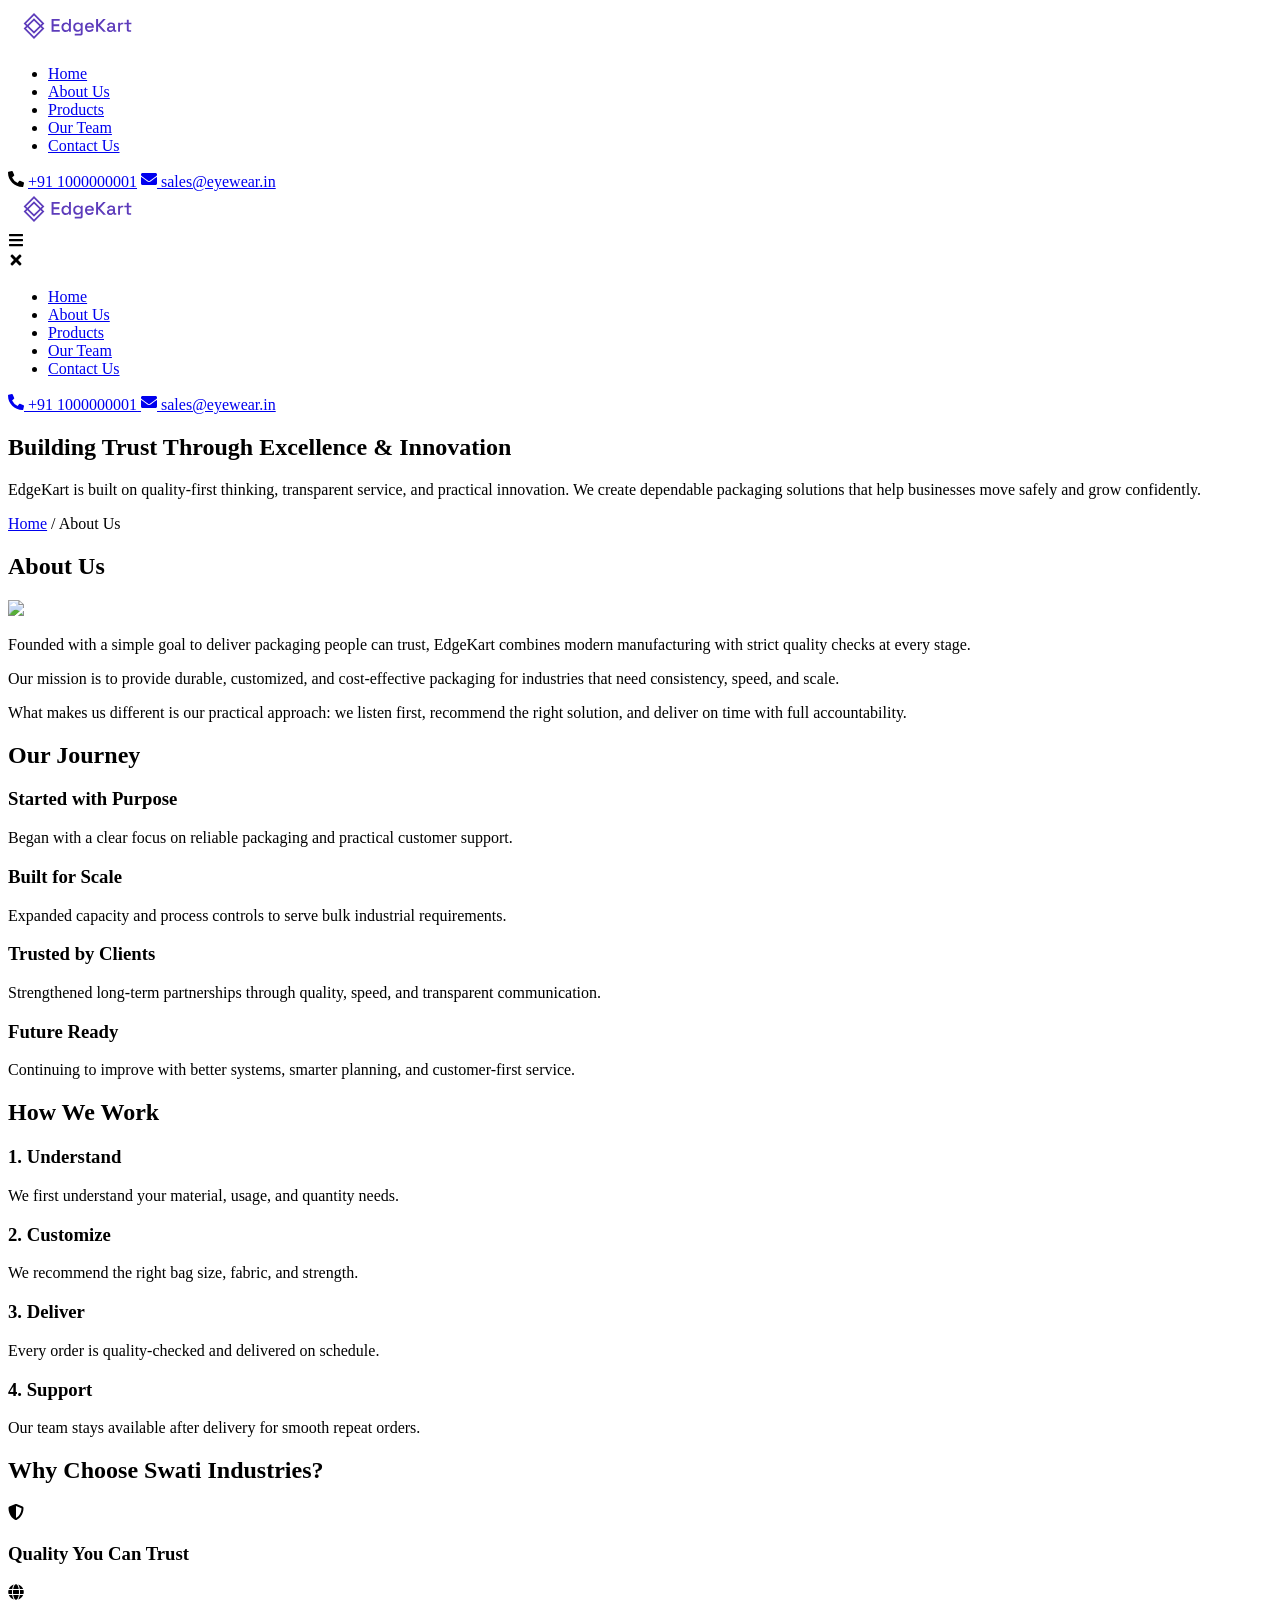
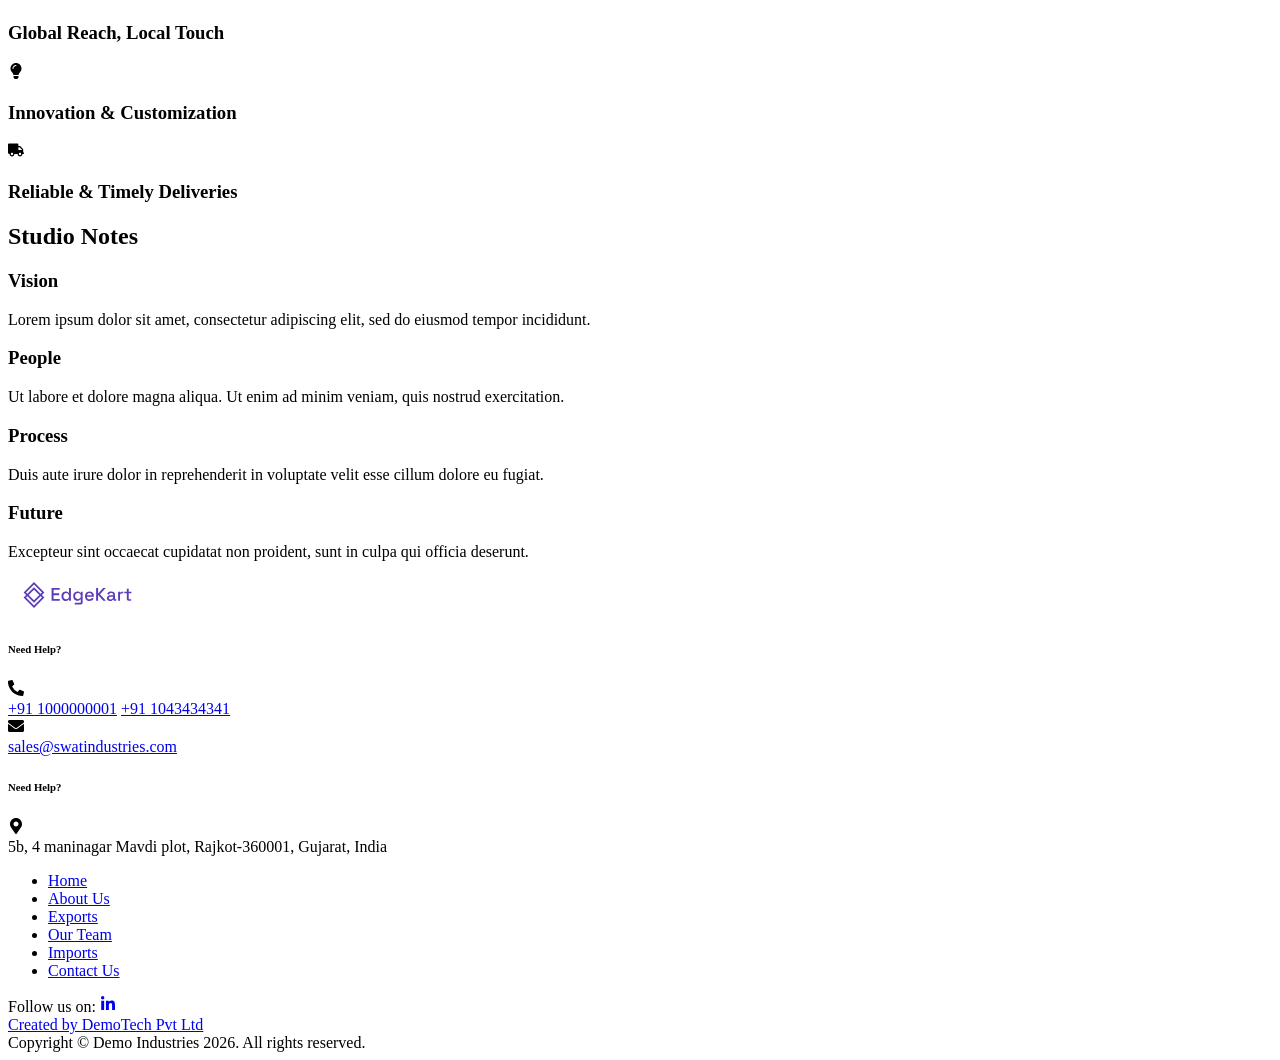
==== about.html @ 4e290fdc "initial commit" ====
<!doctype html>
<html lang="en">
  <head>
    <meta
      charset="UTF-8"
      name="viewport"
      content="width=device-widh, initial-scale=1.0"
    />
    <title>ABOUT</title>

    <!-- Link CSS file -->
    <link
      rel="stylesheet"
      href="https://cdn.jsdelivr.net/npm/swiper@11/swiper-bundle.min.css"
    />
    <link rel="stylesheet" href="css/style.css" />
  </head>
  <body>
    <!-- header start -->
    <header>
      <div class="head-top">
        <div class="container">
          <div class="head-row">
            <!-- Logo -->
            <div class="head-col logo-col">
              <div class="logo">
                <a href="#">
                  <svg
                    width="136"
                    height="37"
                    viewBox="0 0 136 37"
                    fill="none"
                    xmlns="http://www.w3.org/2000/svg"
                  >
                    <path
                      d="M43.5927 23.7409V10.8813H51.6942V12.6817H45.5768V16.3742H51.1798V18.1745H45.5768V21.9406H51.7861V23.7409H43.5927Z"
                      fill="#5D3CBB"
                    />
                    <path
                      d="M57.6573 23.9981C56.9102 23.9981 56.2182 23.8144 55.5814 23.447C54.9445 23.0795 54.4301 22.5529 54.0382 21.8671C53.6586 21.169 53.4687 20.3301 53.4687 19.3503V19.0747C53.4687 18.1072 53.6586 17.2744 54.0382 16.5763C54.4179 15.8782 54.9261 15.3454 55.563 14.978C56.1998 14.6106 56.8979 14.4269 57.6573 14.4269C58.2451 14.4269 58.735 14.5004 59.1269 14.6474C59.5311 14.7943 59.8618 14.9842 60.1189 15.2169C60.3761 15.4373 60.5721 15.67 60.7068 15.9149H61.0007V10.8813H62.8929V23.7409H61.0375V22.4549H60.7436C60.5109 22.8468 60.1557 23.202 59.678 23.5204C59.2127 23.8389 58.5391 23.9981 57.6573 23.9981ZM58.19 22.3447C59.0106 22.3447 59.6842 22.0814 60.2108 21.5548C60.7497 21.0281 61.0191 20.2749 61.0191 19.2952V19.1298C61.0191 18.1623 60.7558 17.4152 60.2292 16.8886C59.7025 16.362 59.0228 16.0986 58.19 16.0986C57.3817 16.0986 56.7081 16.362 56.1692 16.8886C55.6426 17.4152 55.3793 18.1623 55.3793 19.1298V19.2952C55.3793 20.2749 55.6426 21.0281 56.1692 21.5548C56.7081 22.0814 57.3817 22.3447 58.19 22.3447Z"
                      fill="#5D3CBB"
                    />
                    <path
                      d="M65.2375 19.2584V18.9829C65.2375 18.0276 65.4273 17.2131 65.807 16.5395C66.1989 15.866 66.7133 15.3454 67.3501 14.978C67.987 14.6106 68.6851 14.4269 69.4444 14.4269C70.3262 14.4269 70.9998 14.5922 71.4652 14.9229C71.9428 15.2536 72.2919 15.6088 72.5123 15.9884H72.8063V14.6841H74.6433V25.5963C74.6433 26.1475 74.478 26.5884 74.1473 26.919C73.8289 27.2497 73.388 27.415 72.8246 27.415H66.7255V25.7617H72.2368C72.5919 25.7617 72.7695 25.578 72.7695 25.2106V22.3263H72.4756C72.3409 22.5468 72.151 22.7734 71.9061 23.0061C71.6612 23.2388 71.3366 23.4286 70.9324 23.5756C70.5405 23.7225 70.0445 23.796 69.4444 23.796C68.6851 23.796 67.9809 23.6184 67.3318 23.2633C66.6949 22.8958 66.1867 22.3753 65.807 21.7017C65.4273 21.0159 65.2375 20.2015 65.2375 19.2584ZM69.9588 22.1426C70.7794 22.1426 71.453 21.8854 71.9796 21.3711C72.5185 20.8444 72.7879 20.1218 72.7879 19.2033V19.038C72.7879 18.0949 72.5246 17.3724 71.9979 16.8702C71.4713 16.3558 70.7916 16.0986 69.9588 16.0986C69.1505 16.0986 68.4769 16.3558 67.938 16.8702C67.4114 17.3724 67.1481 18.0949 67.1481 19.038V19.2033C67.1481 20.1218 67.4114 20.8444 67.938 21.3711C68.4769 21.8854 69.1505 22.1426 69.9588 22.1426Z"
                      fill="#5D3CBB"
                    />
                    <path
                      d="M81.581 23.9981C80.6625 23.9981 79.8603 23.8083 79.1745 23.4286C78.4886 23.0367 77.9497 22.4917 77.5578 21.7936C77.1782 21.0833 76.9883 20.2627 76.9883 19.3319V19.1115C76.9883 18.1684 77.1782 17.3479 77.5578 16.6498C77.9375 15.9394 78.4641 15.3944 79.1377 15.0148C79.8236 14.6229 80.6135 14.4269 81.5075 14.4269C82.3771 14.4269 83.1364 14.6229 83.7855 15.0148C84.4469 15.3944 84.9613 15.9272 85.3287 16.613C85.6961 17.2989 85.8798 18.1011 85.8798 19.0196V19.7361H78.9173C78.9418 20.5321 79.2051 21.169 79.7072 21.6466C80.2216 22.112 80.8585 22.3447 81.6178 22.3447C82.3281 22.3447 82.8609 22.1855 83.216 21.8671C83.5835 21.5486 83.8651 21.1812 84.0611 20.7648L85.6226 21.5731C85.4511 21.9161 85.2001 22.2774 84.8694 22.657C84.551 23.0367 84.1284 23.3551 83.6018 23.6123C83.0752 23.8695 82.4016 23.9981 81.581 23.9981ZM78.9356 18.2848H83.9509C83.9019 17.5989 83.6569 17.0662 83.216 16.6865C82.7751 16.2946 82.1995 16.0986 81.4892 16.0986C80.7788 16.0986 80.1971 16.2946 79.744 16.6865C79.3031 17.0662 79.0336 17.5989 78.9356 18.2848Z"
                      fill="#5D3CBB"
                    />
                    <path
                      d="M88.1024 23.7409V10.8813H90.0864V16.2272H90.3804L95.1751 10.8813H97.7654L91.9602 17.2193L97.9675 23.7409H95.3037L90.3804 18.2848H90.0864V23.7409H88.1024Z"
                      fill="#5D3CBB"
                    />
                    <path
                      d="M102.324 23.9981C101.675 23.9981 101.094 23.8879 100.579 23.6674C100.077 23.447 99.6729 23.1224 99.3667 22.6938C99.0727 22.2651 98.9258 21.7446 98.9258 21.1322C98.9258 20.5076 99.0727 19.9933 99.3667 19.5891C99.6729 19.1727 100.083 18.8604 100.598 18.6522C101.124 18.444 101.718 18.3399 102.379 18.3399H105.135V17.752C105.135 17.2254 104.976 16.8029 104.657 16.4844C104.339 16.166 103.849 16.0068 103.188 16.0068C102.539 16.0068 102.043 16.1599 101.7 16.4661C101.357 16.7722 101.13 17.1703 101.02 17.6602L99.2565 17.0907C99.4034 16.6008 99.6361 16.1599 99.9545 15.768C100.285 15.3638 100.72 15.0393 101.259 14.7943C101.798 14.5494 102.447 14.4269 103.206 14.4269C104.382 14.4269 105.307 14.727 105.98 15.3271C106.654 15.9272 106.991 16.7784 106.991 17.8806V21.6099C106.991 21.9773 107.162 22.161 107.505 22.161H108.276V23.7409H106.862C106.433 23.7409 106.084 23.6307 105.815 23.4102C105.545 23.1898 105.411 22.8897 105.411 22.51V22.4549H105.135C105.037 22.6386 104.89 22.853 104.694 23.0979C104.498 23.3429 104.21 23.5572 103.831 23.7409C103.451 23.9124 102.949 23.9981 102.324 23.9981ZM102.6 22.4366C103.359 22.4366 103.972 22.2222 104.437 21.7936C104.902 21.3527 105.135 20.7526 105.135 19.9933V19.8095H102.49C101.988 19.8095 101.583 19.9198 101.277 20.1402C100.971 20.3484 100.818 20.6607 100.818 21.0771C100.818 21.4935 100.977 21.8242 101.296 22.0691C101.614 22.3141 102.049 22.4366 102.6 22.4366Z"
                      fill="#5D3CBB"
                    />
                    <path
                      d="M110.116 23.7409V14.6841H111.972V15.7496H112.266C112.413 15.3699 112.645 15.0944 112.964 14.9229C113.294 14.7392 113.699 14.6474 114.176 14.6474H115.26V16.3558H114.103C113.49 16.3558 112.988 16.5273 112.596 16.8702C112.204 17.2009 112.008 17.7153 112.008 18.4134V23.7409H110.116Z"
                      fill="#5D3CBB"
                    />
                    <path
                      d="M120.619 23.7409C120.068 23.7409 119.627 23.5756 119.297 23.2449C118.978 22.9142 118.819 22.4733 118.819 21.9222V16.2824H116.32V14.6841H118.819V11.6897H120.711V14.6841H123.412V16.2824H120.711V21.5915C120.711 21.9589 120.883 22.1426 121.225 22.1426H123.118V23.7409H120.619Z"
                      fill="#5D3CBB"
                    />
                    <rect
                      x="16.8178"
                      y="20.6"
                      width="12.9856"
                      height="12.9856"
                      transform="rotate(-45 16.8178 20.6)"
                      stroke="#5D3CBB"
                      stroke-width="1.72226"
                    />
                    <rect
                      x="16.8178"
                      y="15.4"
                      width="12.9856"
                      height="12.9856"
                      transform="rotate(-45 16.8178 15.4)"
                      stroke="#5D3CBB"
                      stroke-width="1.72226"
                    />
                  </svg>
                </a>
              </div>
            </div>

            <!-- Desktop Navigation -->
            <div class="head-col nav-col">
              <div class="head-main-dek head-top-nav">
                <ul>
              <li><a href="index.html">Home</a></li>
              <li><a href="about.html">About Us</a></li>
              <li><a href="product.html">Products</a></li>
              <li><a href="team.html">Our Team</a></li>
              <li><a href="contact.html">Contact Us</a></li>
            </ul>
              </div>
            </div>

            <!-- Contact -->
            <div class="head-col contact-col">
              <div class="contact">
                <svg
                  stroke="currentColor"
                  fill="currentColor"
                  viewBox="0 0 512 512"
                  class="phone-icon"
                  height="1em"
                  width="1em"
                >
                  <path
                    d="M497.39 361.8l-112-48a24 24 0 0 0-28 6.9l-49.6 60.6A370.66 370.66 0 0 1 130.6 204.11l60.6-49.6a23.94 23.94 0 0 0 6.9-28l-48-112A24.16 24.16 0 0 0 122.6.61l-104 24A24 24 0 0 0 0 48c0 256.5 207.9 464 464 464a24 24 0 0 0 23.4-18.6l24-104a24.29 24.29 0 0 0-14.01-27.6z"
                  />
                </svg>

                <span class="number"><a href="tel:+911000000001">+91 1000000001</a></span>
                <span class="number email-link">
                  <a href="mailto:sales@eyewear.in">
                    <svg
                      stroke="currentColor"
                      fill="currentColor"
                      stroke-width="0"
                      viewBox="0 0 512 512"
                      class="email-icon"
                      height="1em"
                      width="1em"
                      xmlns="http://www.w3.org/2000/svg"
                    >
                      <path
                        d="M502.3 190.8c3.9-3.1 9.7-.2 9.7 4.7V400c0 26.5-21.5 48-48 48H48c-26.5 0-48-21.5-48-48V195.6c0-5 5.7-7.8 9.7-4.7 22.4 17.4 52.1 39.5 154.1 113.6 21.1 15.4 56.7 47.8 92.2 47.6 35.7.3 72-32.8 92.3-47.6 102-74.1 131.6-96.3 154-113.7zM256 320c23.2.4 56.6-29.2 73.4-41.4 132.7-96.3 142.8-104.7 173.4-128.7 5.8-4.5 9.2-11.5 9.2-18.9v-19c0-26.5-21.5-48-48-48H48C21.5 64 0 85.5 0 112v19c0 7.4 3.4 14.3 9.2 18.9 30.6 23.9 40.7 32.4 173.4 128.7 16.8 12.2 50.2 41.8 73.4 41.4z"
                      ></path>
                    </svg>
                    <span>sales@eyewear.in</span>
                  </a>
                </span>
              </div>
            </div>
          </div>
        </div>
      </div>

      <!-- Main Navigation -->
      <div class="head-main">
        <div class="container">
          <div class="mob-only">
            <div class="head-main-mob">
              <div class="logo">
                <a href="#">
                  <svg
                    width="136"
                    height="37"
                    viewBox="0 0 136 37"
                    fill="none"
                    xmlns="http://www.w3.org/2000/svg"
                  >
                    <path
                      d="M43.5927 23.7409V10.8813H51.6942V12.6817H45.5768V16.3742H51.1798V18.1745H45.5768V21.9406H51.7861V23.7409H43.5927Z"
                      fill="#5D3CBB"
                    />
                    <path
                      d="M57.6573 23.9981C56.9102 23.9981 56.2182 23.8144 55.5814 23.447C54.9445 23.0795 54.4301 22.5529 54.0382 21.8671C53.6586 21.169 53.4687 20.3301 53.4687 19.3503V19.0747C53.4687 18.1072 53.6586 17.2744 54.0382 16.5763C54.4179 15.8782 54.9261 15.3454 55.563 14.978C56.1998 14.6106 56.8979 14.4269 57.6573 14.4269C58.2451 14.4269 58.735 14.5004 59.1269 14.6474C59.5311 14.7943 59.8618 14.9842 60.1189 15.2169C60.3761 15.4373 60.5721 15.67 60.7068 15.9149H61.0007V10.8813H62.8929V23.7409H61.0375V22.4549H60.7436C60.5109 22.8468 60.1557 23.202 59.678 23.5204C59.2127 23.8389 58.5391 23.9981 57.6573 23.9981ZM58.19 22.3447C59.0106 22.3447 59.6842 22.0814 60.2108 21.5548C60.7497 21.0281 61.0191 20.2749 61.0191 19.2952V19.1298C61.0191 18.1623 60.7558 17.4152 60.2292 16.8886C59.7025 16.362 59.0228 16.0986 58.19 16.0986C57.3817 16.0986 56.7081 16.362 56.1692 16.8886C55.6426 17.4152 55.3793 18.1623 55.3793 19.1298V19.2952C55.3793 20.2749 55.6426 21.0281 56.1692 21.5548C56.7081 22.0814 57.3817 22.3447 58.19 22.3447Z"
                      fill="#5D3CBB"
                    />
                    <path
                      d="M65.2375 19.2584V18.9829C65.2375 18.0276 65.4273 17.2131 65.807 16.5395C66.1989 15.866 66.7133 15.3454 67.3501 14.978C67.987 14.6106 68.6851 14.4269 69.4444 14.4269C70.3262 14.4269 70.9998 14.5922 71.4652 14.9229C71.9428 15.2536 72.2919 15.6088 72.5123 15.9884H72.8063V14.6841H74.6433V25.5963C74.6433 26.1475 74.478 26.5884 74.1473 26.919C73.8289 27.2497 73.388 27.415 72.8246 27.415H66.7255V25.7617H72.2368C72.5919 25.7617 72.7695 25.578 72.7695 25.2106V22.3263H72.4756C72.3409 22.5468 72.151 22.7734 71.9061 23.0061C71.6612 23.2388 71.3366 23.4286 70.9324 23.5756C70.5405 23.7225 70.0445 23.796 69.4444 23.796C68.6851 23.796 67.9809 23.6184 67.3318 23.2633C66.6949 22.8958 66.1867 22.3753 65.807 21.7017C65.4273 21.0159 65.2375 20.2015 65.2375 19.2584ZM69.9588 22.1426C70.7794 22.1426 71.453 21.8854 71.9796 21.3711C72.5185 20.8444 72.7879 20.1218 72.7879 19.2033V19.038C72.7879 18.0949 72.5246 17.3724 71.9979 16.8702C71.4713 16.3558 70.7916 16.0986 69.9588 16.0986C69.1505 16.0986 68.4769 16.3558 67.938 16.8702C67.4114 17.3724 67.1481 18.0949 67.1481 19.038V19.2033C67.1481 20.1218 67.4114 20.8444 67.938 21.3711C68.4769 21.8854 69.1505 22.1426 69.9588 22.1426Z"
                      fill="#5D3CBB"
                    />
                    <path
                      d="M81.581 23.9981C80.6625 23.9981 79.8603 23.8083 79.1745 23.4286C78.4886 23.0367 77.9497 22.4917 77.5578 21.7936C77.1782 21.0833 76.9883 20.2627 76.9883 19.3319V19.1115C76.9883 18.1684 77.1782 17.3479 77.5578 16.6498C77.9375 15.9394 78.4641 15.3944 79.1377 15.0148C79.8236 14.6229 80.6135 14.4269 81.5075 14.4269C82.3771 14.4269 83.1364 14.6229 83.7855 15.0148C84.4469 15.3944 84.9613 15.9272 85.3287 16.613C85.6961 17.2989 85.8798 18.1011 85.8798 19.0196V19.7361H78.9173C78.9418 20.5321 79.2051 21.169 79.7072 21.6466C80.2216 22.112 80.8585 22.3447 81.6178 22.3447C82.3281 22.3447 82.8609 22.1855 83.216 21.8671C83.5835 21.5486 83.8651 21.1812 84.0611 20.7648L85.6226 21.5731C85.4511 21.9161 85.2001 22.2774 84.8694 22.657C84.551 23.0367 84.1284 23.3551 83.6018 23.6123C83.0752 23.8695 82.4016 23.9981 81.581 23.9981ZM78.9356 18.2848H83.9509C83.9019 17.5989 83.6569 17.0662 83.216 16.6865C82.7751 16.2946 82.1995 16.0986 81.4892 16.0986C80.7788 16.0986 80.1971 16.2946 79.744 16.6865C79.3031 17.0662 79.0336 17.5989 78.9356 18.2848Z"
                      fill="#5D3CBB"
                    />
                    <path
                      d="M88.1024 23.7409V10.8813H90.0864V16.2272H90.3804L95.1751 10.8813H97.7654L91.9602 17.2193L97.9675 23.7409H95.3037L90.3804 18.2848H90.0864V23.7409H88.1024Z"
                      fill="#5D3CBB"
                    />
                    <path
                      d="M102.324 23.9981C101.675 23.9981 101.094 23.8879 100.579 23.6674C100.077 23.447 99.6729 23.1224 99.3667 22.6938C99.0727 22.2651 98.9258 21.7446 98.9258 21.1322C98.9258 20.5076 99.0727 19.9933 99.3667 19.5891C99.6729 19.1727 100.083 18.8604 100.598 18.6522C101.124 18.444 101.718 18.3399 102.379 18.3399H105.135V17.752C105.135 17.2254 104.976 16.8029 104.657 16.4844C104.339 16.166 103.849 16.0068 103.188 16.0068C102.539 16.0068 102.043 16.1599 101.7 16.4661C101.357 16.7722 101.13 17.1703 101.02 17.6602L99.2565 17.0907C99.4034 16.6008 99.6361 16.1599 99.9545 15.768C100.285 15.3638 100.72 15.0393 101.259 14.7943C101.798 14.5494 102.447 14.4269 103.206 14.4269C104.382 14.4269 105.307 14.727 105.98 15.3271C106.654 15.9272 106.991 16.7784 106.991 17.8806V21.6099C106.991 21.9773 107.162 22.161 107.505 22.161H108.276V23.7409H106.862C106.433 23.7409 106.084 23.6307 105.815 23.4102C105.545 23.1898 105.411 22.8897 105.411 22.51V22.4549H105.135C105.037 22.6386 104.89 22.853 104.694 23.0979C104.498 23.3429 104.21 23.5572 103.831 23.7409C103.451 23.9124 102.949 23.9981 102.324 23.9981ZM102.6 22.4366C103.359 22.4366 103.972 22.2222 104.437 21.7936C104.902 21.3527 105.135 20.7526 105.135 19.9933V19.8095H102.49C101.988 19.8095 101.583 19.9198 101.277 20.1402C100.971 20.3484 100.818 20.6607 100.818 21.0771C100.818 21.4935 100.977 21.8242 101.296 22.0691C101.614 22.3141 102.049 22.4366 102.6 22.4366Z"
                      fill="#5D3CBB"
                    />
                    <path
                      d="M110.116 23.7409V14.6841H111.972V15.7496H112.266C112.413 15.3699 112.645 15.0944 112.964 14.9229C113.294 14.7392 113.699 14.6474 114.176 14.6474H115.26V16.3558H114.103C113.49 16.3558 112.988 16.5273 112.596 16.8702C112.204 17.2009 112.008 17.7153 112.008 18.4134V23.7409H110.116Z"
                      fill="#5D3CBB"
                    />
                    <path
                      d="M120.619 23.7409C120.068 23.7409 119.627 23.5756 119.297 23.2449C118.978 22.9142 118.819 22.4733 118.819 21.9222V16.2824H116.32V14.6841H118.819V11.6897H120.711V14.6841H123.412V16.2824H120.711V21.5915C120.711 21.9589 120.883 22.1426 121.225 22.1426H123.118V23.7409H120.619Z"
                      fill="#5D3CBB"
                    />
                    <rect
                      x="16.8178"
                      y="20.6"
                      width="12.9856"
                      height="12.9856"
                      transform="rotate(-45 16.8178 20.6)"
                      stroke="#5D3CBB"
                      stroke-width="1.72226"
                    />
                    <rect
                      x="16.8178"
                      y="15.4"
                      width="12.9856"
                      height="12.9856"
                      transform="rotate(-45 16.8178 15.4)"
                      stroke="#5D3CBB"
                      stroke-width="1.72226"
                    />
                  </svg>
                </a>
              </div>
              <div class="toggle-icon">
                <div class="open">
                  <svg
                    stroke="currentColor"
                    fill="currentColor"
                    stroke-width="0"
                    viewBox="0 0 448 512"
                    height="1em"
                    width="1em"
                    xmlns="http://www.w3.org/2000/svg"
                  >
                    <path
                      d="M16 132h416c8.837 0 16-7.163 16-16V76c0-8.837-7.163-16-16-16H16C7.163 60 0 67.163 0 76v40c0 8.837 7.163 16 16 16zm0 160h416c8.837 0 16-7.163 16-16v-40c0-8.837-7.163-16-16-16H16c-8.837 0-16 7.163-16 16v40c0 8.837 7.163 16 16 16zm0 160h416c8.837 0 16-7.163 16-16v-40c0-8.837-7.163-16-16-16H16c-8.837 0-16 7.163-16 16v40c0 8.837 7.163 16 16 16z"
                    ></path>
                  </svg>
                </div>
                <div class="close">
                  <svg
                    stroke="currentColor"
                    fill="currentColor"
                    stroke-width="0"
                    viewBox="0 0 352 512"
                    height="1em"
                    width="1em"
                    xmlns="http://www.w3.org/2000/svg"
                  >
                    <path
                      d="M242.72 256l100.07-100.07c12.28-12.28 12.28-32.19 0-44.48l-22.24-22.24c-12.28-12.28-32.19-12.28-44.48 0L176 189.28 75.93 89.21c-12.28-12.28-32.19-12.28-44.48 0L9.21 111.45c-12.28 12.28-12.28 32.19 0 44.48L109.28 256 9.21 356.07c-12.28 12.28-12.28 32.19 0 44.48l22.24 22.24c12.28 12.28 32.2 12.28 44.48 0L176 322.72l100.07 100.07c12.28 12.28 32.2 12.28 44.48 0l22.24-22.24c12.28-12.28 12.28-32.19 0-44.48L242.72 256z"
                    ></path>
                  </svg>
                </div>
              </div>
              <div class="side-bar">
                <ul>
                  <li><a href="index.html">Home</a></li>
                  <li><a href="about.html">About Us</a></li>
                  <li><a href="product.html">Products</a></li>
                  <li><a href="team.html">Our Team</a></li>
                  <li><a href="contact.html">Contact Us</a></li>
                </ul>
                <div class="side-contact">
                  <a href="tel:+911000000001">
                    <svg
                      stroke="currentColor"
                      fill="currentColor"
                      viewBox="0 0 512 512"
                      class="side-contact-icon"
                      height="1em"
                      width="1em"
                    >
                      <path
                        d="M497.39 361.8l-112-48a24 24 0 0 0-28 6.9l-49.6 60.6A370.66 370.66 0 0 1 130.6 204.11l60.6-49.6a23.94 23.94 0 0 0 6.9-28l-48-112A24.16 24.16 0 0 0 122.6.61l-104 24A24 24 0 0 0 0 48c0 256.5 207.9 464 464 464a24 24 0 0 0 23.4-18.6l24-104a24.29 24.29 0 0 0-14.01-27.6z"
                      />
                    </svg>
                    <span>+91 1000000001</span>
                  </a>
                  <a href="mailto:sales@eyewear.in">
                    <svg
                      stroke="currentColor"
                      fill="currentColor"
                      stroke-width="0"
                      viewBox="0 0 512 512"
                      class="side-contact-icon"
                      height="1em"
                      width="1em"
                      xmlns="http://www.w3.org/2000/svg"
                    >
                      <path
                        d="M502.3 190.8c3.9-3.1 9.7-.2 9.7 4.7V400c0 26.5-21.5 48-48 48H48c-26.5 0-48-21.5-48-48V195.6c0-5 5.7-7.8 9.7-4.7 22.4 17.4 52.1 39.5 154.1 113.6 21.1 15.4 56.7 47.8 92.2 47.6 35.7.3 72-32.8 92.3-47.6 102-74.1 131.6-96.3 154-113.7zM256 320c23.2.4 56.6-29.2 73.4-41.4 132.7-96.3 142.8-104.7 173.4-128.7 5.8-4.5 9.2-11.5 9.2-18.9v-19c0-26.5-21.5-48-48-48H48C21.5 64 0 85.5 0 112v19c0 7.4 3.4 14.3 9.2 18.9 30.6 23.9 40.7 32.4 173.4 128.7 16.8 12.2 50.2 41.8 73.4 41.4z"
                      ></path>
                    </svg>
                    <span>sales@eyewear.in</span>
                  </a>
                </div>
              </div>
            </div>
          </div>
        </div>
      </div>
    </header>
    <!-- header end -->

    <!-- banner start -->
    <section class="main-section about-banner">
      <div class="container">
        <div class="section-inner">
          <!-- Title -->
          <div class="box-title" data-aos="fade-up">
            <h2 class="split-fade">Building Trust Through Excellence & Innovation</h2>
          </div>

          <!-- Description -->
          <div class="banner-desc" data-aos="fade-up">
            <p>
              EdgeKart is built on quality-first thinking, transparent service,
              and practical innovation. We create dependable packaging
              solutions that help businesses move safely and grow confidently.
            </p>
          </div>

          <!-- Breadcrumb -->
          <div class="banner-breadcrumb" data-aos="fade-up">
            <a href="#">Home</a>
            <span>/</span>
            <span class="active">About Us</span>
          </div>
        </div>
      </div>
    </section>

    <!-- banner end -->

    <!-- about start -->
    <div class="about-sec spacing">
      <div class="container">
        <div class="about-title" data-aos="fade-up">
          <h2 class="split-fade">About Us</h2>
        </div>
        <div class="about-sub">
          <div class="about-l">
            <div class="about-ln" data-aos="fade-up">
              <div class="about-img">
                <img
                  src="https://243745664.fs1.hubspotusercontent-na2.net/hubfs/243745664/bnr2.jpg"
                />
              </div>
            </div>
          </div>
          <div class="about-r">
            <div class="about-rn" data-aos="fade-up">
              <div class="about-desc">
                <p>
                  Founded with a simple goal to deliver packaging people can
                  trust, EdgeKart combines modern manufacturing with strict
                  quality checks at every stage.
                </p>
                <p>
                  Our mission is to provide durable, customized, and
                  cost-effective packaging for industries that need consistency,
                  speed, and scale.
                </p>
                <p>
                  What makes us different is our practical approach: we listen
                  first, recommend the right solution, and deliver on time with
                  full accountability.
                </p>
              </div>
            </div>
          </div>
        </div>
      </div>
    </div>
    <!-- about end -->

    <!-- journey start -->
    <section class="main-section spacing">
      <div class="container">
        <div class="section-inner">
          <div class="box-title" data-aos="fade-up">
            <h2 class="split-fade">Our Journey</h2>
          </div>

          <div class="why-grid">
            <div class="why-col">
              <div class="why-col-inner" data-aos="fade-up">
                <h3>Started with Purpose</h3>
                <p>
                  Began with a clear focus on reliable packaging and practical
                  customer support.
                </p>
              </div>
            </div>
            <div class="why-col">
              <div class="why-col-inner" data-aos="fade-up">
                <h3>Built for Scale</h3>
                <p>
                  Expanded capacity and process controls to serve bulk
                  industrial requirements.
                </p>
              </div>
            </div>
            <div class="why-col">
              <div class="why-col-inner" data-aos="fade-up">
                <h3>Trusted by Clients</h3>
                <p>
                  Strengthened long-term partnerships through quality, speed,
                  and transparent communication.
                </p>
              </div>
            </div>
            <div class="why-col">
              <div class="why-col-inner" data-aos="fade-up">
                <h3>Future Ready</h3>
                <p>
                  Continuing to improve with better systems, smarter planning,
                  and customer-first service.
                </p>
              </div>
            </div>
          </div>
        </div>
      </div>
    </section>
    <!-- journey end -->

    <!-- process start -->
    <section class="main-section spacing">
      <div class="container">
        <div class="section-inner">
          <div class="box-title" data-aos="fade-up">
            <h2 class="split-fade">How We Work</h2>
          </div>
          <div class="why-grid">
            <div class="why-col">
              <div class="why-col-inner" data-aos="fade-up">
                <h3>1. Understand</h3>
                <p>We first understand your material, usage, and quantity needs.</p>
              </div>
            </div>
            <div class="why-col">
              <div class="why-col-inner" data-aos="fade-up">
                <h3>2. Customize</h3>
                <p>We recommend the right bag size, fabric, and strength.</p>
              </div>
            </div>
            <div class="why-col">
              <div class="why-col-inner" data-aos="fade-up">
                <h3>3. Deliver</h3>
                <p>Every order is quality-checked and delivered on schedule.</p>
              </div>
            </div>
            <div class="why-col">
              <div class="why-col-inner" data-aos="fade-up">
                <h3>4. Support</h3>
                <p>Our team stays available after delivery for smooth repeat orders.</p>
              </div>
            </div>
          </div>
        </div>
      </div>
    </section>
    <!-- process end -->

    <!-- why choose four column start -->
    <section class="main-section why-choose spacing">
      <div class="container">
        <div class="section-inner">
          <!-- Title -->
          <div class="box-title" data-aos="fade-up">
            <h2 class="split-fade">Why Choose Swati Industries?</h2>
          </div>

          <!-- Grid -->
          <div class="why-grid">
            <div class="why-col">
              <div class="why-col-inner" data-aos="fade-up">
                <div class="why-icon">
                  <svg
                    stroke="currentColor"
                    fill="currentColor"
                    stroke-width="0"
                    viewBox="0 0 512 512"
                    height="1em"
                    width="1em"
                    xmlns="http://www.w3.org/2000/svg"
                  >
                    <path
                      d="M466.5 83.7l-192-80a48.15 48.15 0 0 0-36.9 0l-192 80C27.7 91.1 16 108.6 16 128c0 198.5 114.5 335.7 221.5 380.3 11.8 4.9 25.1 4.9 36.9 0C360.1 472.6 496 349.3 496 128c0-19.4-11.7-36.9-29.5-44.3zM256.1 446.3l-.1-381 175.9 73.3c-3.3 151.4-82.1 261.1-175.8 307.7z"
                    ></path>
                  </svg>
                </div>
                <h3>Quality You Can Trust</h3>
              </div>
            </div>

            <div class="why-col">
              <div class="why-col-inner" data-aos="fade-up">
                <div class="why-icon">
                  <svg
                    stroke="currentColor"
                    fill="currentColor"
                    stroke-width="0"
                    viewBox="0 0 496 512"
                    height="1em"
                    width="1em"
                    xmlns="http://www.w3.org/2000/svg"
                  >
                    <path
                      d="M336.5 160C322 70.7 287.8 8 248 8s-74 62.7-88.5 152h177zM152 256c0 22.2 1.2 43.5 3.3 64h185.3c2.1-20.5 3.3-41.8 3.3-64s-1.2-43.5-3.3-64H155.3c-2.1 20.5-3.3 41.8-3.3 64zm324.7-96c-28.6-67.9-86.5-120.4-158-141.6 24.4 33.8 41.2 84.7 50 141.6h108zM177.2 18.4C105.8 39.6 47.8 92.1 19.3 160h108c8.7-56.9 25.5-107.8 49.9-141.6zM487.4 192H372.7c2.1 21 3.3 42.5 3.3 64s-1.2 43-3.3 64h114.6c5.5-20.5 8.6-41.8 8.6-64s-3.1-43.5-8.5-64zM120 256c0-21.5 1.2-43 3.3-64H8.6C3.2 212.5 0 233.8 0 256s3.2 43.5 8.6 64h114.6c-2-21-3.2-42.5-3.2-64zm39.5 96c14.5 89.3 48.7 152 88.5 152s74-62.7 88.5-152h-177zm159.3 141.6c71.4-21.2 129.4-73.7 158-141.6h-108c-8.8 56.9-25.6 107.8-50 141.6zM19.3 352c28.6 67.9 86.5 120.4 158 141.6-24.4-33.8-41.2-84.7-50-141.6h-108z"
                    ></path>
                  </svg>
                </div>
                <h3>Global Reach, Local Touch</h3>
              </div>
            </div>

            <div class="why-col">
              <div class="why-col-inner" data-aos="fade-up">
                <div class="why-icon">
                  <svg
                    stroke="currentColor"
                    fill="currentColor"
                    stroke-width="0"
                    viewBox="0 0 352 512"
                    height="1em"
                    width="1em"
                    xmlns="http://www.w3.org/2000/svg"
                  >
                    <path
                      d="M96.06 454.35c.01 6.29 1.87 12.45 5.36 17.69l17.09 25.69a31.99 31.99 0 0 0 26.64 14.28h61.71a31.99 31.99 0 0 0 26.64-14.28l17.09-25.69a31.989 31.989 0 0 0 5.36-17.69l.04-38.35H96.01l.05 38.35zM0 176c0 44.37 16.45 84.85 43.56 115.78 16.52 18.85 42.36 58.23 52.21 91.45.04.26.07.52.11.78h160.24c.04-.26.07-.51.11-.78 9.85-33.22 35.69-72.6 52.21-91.45C335.55 260.85 352 220.37 352 176 352 78.61 272.91-.3 175.45 0 73.44.31 0 82.97 0 176zm176-80c-44.11 0-80 35.89-80 80 0 8.84-7.16 16-16 16s-16-7.16-16-16c0-61.76 50.24-112 112-112 8.84 0 16 7.16 16 16s-7.16 16-16 16z"
                    ></path>
                  </svg>
                </div>
                <h3>Innovation & Customization</h3>
              </div>
            </div>

            <div class="why-col">
              <div class="why-col-inner" data-aos="fade-up">
                <div class="why-icon">
                  <svg
                    stroke="currentColor"
                    fill="currentColor"
                    stroke-width="0"
                    viewBox="0 0 640 512"
                    height="1em"
                    width="1em"
                    xmlns="http://www.w3.org/2000/svg"
                  >
                    <path
                      d="M624 352h-16V243.9c0-12.7-5.1-24.9-14.1-33.9L494 110.1c-9-9-21.2-14.1-33.9-14.1H416V48c0-26.5-21.5-48-48-48H48C21.5 0 0 21.5 0 48v320c0 26.5 21.5 48 48 48h16c0 53 43 96 96 96s96-43 96-96h128c0 53 43 96 96 96s96-43 96-96h48c8.8 0 16-7.2 16-16v-32c0-8.8-7.2-16-16-16zM160 464c-26.5 0-48-21.5-48-48s21.5-48 48-48 48 21.5 48 48-21.5 48-48 48zm320 0c-26.5 0-48-21.5-48-48s21.5-48 48-48 48 21.5 48 48-21.5 48-48 48zm80-208H416V144h44.1l99.9 99.9V256z"
                    ></path>
                  </svg>
                </div>
                <h3>Reliable & Timely Deliveries</h3>
              </div>
            </div>
          </div>
        </div>
      </div>
    </section>

    <!-- why choose four column ens -->

    
<!-- studio notes start -->
<section class="main-section insight-sec spacing">
  <div class="container">
    <div class="section-inner">
      <div class="box-title" data-aos="fade-up">
        <h2 class="split-fade">Studio Notes</h2>
      </div>
      <div class="insight-grid">
        <article class="insight-card reveal-up"><h3>Vision</h3><p>Lorem ipsum dolor sit amet, consectetur adipiscing elit, sed do eiusmod tempor incididunt.</p></article>
        <article class="insight-card reveal-up"><h3>People</h3><p>Ut labore et dolore magna aliqua. Ut enim ad minim veniam, quis nostrud exercitation.</p></article>
        <article class="insight-card reveal-up"><h3>Process</h3><p>Duis aute irure dolor in reprehenderit in voluptate velit esse cillum dolore eu fugiat.</p></article>
        <article class="insight-card reveal-up"><h3>Future</h3><p>Excepteur sint occaecat cupidatat non proident, sunt in culpa qui officia deserunt.</p></article>
      </div>
    </div>
  </div>
</section>
<!-- studio notes end -->

<!-- footer start -->
    <footer>
      <div class="footer-sec">
        <div class="container">
          <div class="footer-sec-sub">
            <div class="f-top">
              <div class="f-topsub">
                <div class="logo-letf">
                  <div class="logo">
                    <a href="#">
                      <svg
                        width="136"
                        height="37"
                        viewBox="0 0 136 37"
                        fill="none"
                        xmlns="http://www.w3.org/2000/svg"
                      >
                        <path
                          d="M43.5927 23.7409V10.8813H51.6942V12.6817H45.5768V16.3742H51.1798V18.1745H45.5768V21.9406H51.7861V23.7409H43.5927Z"
                          fill="#5D3CBB"
                        ></path>
                        <path
                          d="M57.6573 23.9981C56.9102 23.9981 56.2182 23.8144 55.5814 23.447C54.9445 23.0795 54.4301 22.5529 54.0382 21.8671C53.6586 21.169 53.4687 20.3301 53.4687 19.3503V19.0747C53.4687 18.1072 53.6586 17.2744 54.0382 16.5763C54.4179 15.8782 54.9261 15.3454 55.563 14.978C56.1998 14.6106 56.8979 14.4269 57.6573 14.4269C58.2451 14.4269 58.735 14.5004 59.1269 14.6474C59.5311 14.7943 59.8618 14.9842 60.1189 15.2169C60.3761 15.4373 60.5721 15.67 60.7068 15.9149H61.0007V10.8813H62.8929V23.7409H61.0375V22.4549H60.7436C60.5109 22.8468 60.1557 23.202 59.678 23.5204C59.2127 23.8389 58.5391 23.9981 57.6573 23.9981ZM58.19 22.3447C59.0106 22.3447 59.6842 22.0814 60.2108 21.5548C60.7497 21.0281 61.0191 20.2749 61.0191 19.2952V19.1298C61.0191 18.1623 60.7558 17.4152 60.2292 16.8886C59.7025 16.362 59.0228 16.0986 58.19 16.0986C57.3817 16.0986 56.7081 16.362 56.1692 16.8886C55.6426 17.4152 55.3793 18.1623 55.3793 19.1298V19.2952C55.3793 20.2749 55.6426 21.0281 56.1692 21.5548C56.7081 22.0814 57.3817 22.3447 58.19 22.3447Z"
                          fill="#5D3CBB"
                        ></path>
                        <path
                          d="M65.2375 19.2584V18.9829C65.2375 18.0276 65.4273 17.2131 65.807 16.5395C66.1989 15.866 66.7133 15.3454 67.3501 14.978C67.987 14.6106 68.6851 14.4269 69.4444 14.4269C70.3262 14.4269 70.9998 14.5922 71.4652 14.9229C71.9428 15.2536 72.2919 15.6088 72.5123 15.9884H72.8063V14.6841H74.6433V25.5963C74.6433 26.1475 74.478 26.5884 74.1473 26.919C73.8289 27.2497 73.388 27.415 72.8246 27.415H66.7255V25.7617H72.2368C72.5919 25.7617 72.7695 25.578 72.7695 25.2106V22.3263H72.4756C72.3409 22.5468 72.151 22.7734 71.9061 23.0061C71.6612 23.2388 71.3366 23.4286 70.9324 23.5756C70.5405 23.7225 70.0445 23.796 69.4444 23.796C68.6851 23.796 67.9809 23.6184 67.3318 23.2633C66.6949 22.8958 66.1867 22.3753 65.807 21.7017C65.4273 21.0159 65.2375 20.2015 65.2375 19.2584ZM69.9588 22.1426C70.7794 22.1426 71.453 21.8854 71.9796 21.3711C72.5185 20.8444 72.7879 20.1218 72.7879 19.2033V19.038C72.7879 18.0949 72.5246 17.3724 71.9979 16.8702C71.4713 16.3558 70.7916 16.0986 69.9588 16.0986C69.1505 16.0986 68.4769 16.3558 67.938 16.8702C67.4114 17.3724 67.1481 18.0949 67.1481 19.038V19.2033C67.1481 20.1218 67.4114 20.8444 67.938 21.3711C68.4769 21.8854 69.1505 22.1426 69.9588 22.1426Z"
                          fill="#5D3CBB"
                        ></path>
                        <path
                          d="M81.581 23.9981C80.6625 23.9981 79.8603 23.8083 79.1745 23.4286C78.4886 23.0367 77.9497 22.4917 77.5578 21.7936C77.1782 21.0833 76.9883 20.2627 76.9883 19.3319V19.1115C76.9883 18.1684 77.1782 17.3479 77.5578 16.6498C77.9375 15.9394 78.4641 15.3944 79.1377 15.0148C79.8236 14.6229 80.6135 14.4269 81.5075 14.4269C82.3771 14.4269 83.1364 14.6229 83.7855 15.0148C84.4469 15.3944 84.9613 15.9272 85.3287 16.613C85.6961 17.2989 85.8798 18.1011 85.8798 19.0196V19.7361H78.9173C78.9418 20.5321 79.2051 21.169 79.7072 21.6466C80.2216 22.112 80.8585 22.3447 81.6178 22.3447C82.3281 22.3447 82.8609 22.1855 83.216 21.8671C83.5835 21.5486 83.8651 21.1812 84.0611 20.7648L85.6226 21.5731C85.4511 21.9161 85.2001 22.2774 84.8694 22.657C84.551 23.0367 84.1284 23.3551 83.6018 23.6123C83.0752 23.8695 82.4016 23.9981 81.581 23.9981ZM78.9356 18.2848H83.9509C83.9019 17.5989 83.6569 17.0662 83.216 16.6865C82.7751 16.2946 82.1995 16.0986 81.4892 16.0986C80.7788 16.0986 80.1971 16.2946 79.744 16.6865C79.3031 17.0662 79.0336 17.5989 78.9356 18.2848Z"
                          fill="#5D3CBB"
                        ></path>
                        <path
                          d="M88.1024 23.7409V10.8813H90.0864V16.2272H90.3804L95.1751 10.8813H97.7654L91.9602 17.2193L97.9675 23.7409H95.3037L90.3804 18.2848H90.0864V23.7409H88.1024Z"
                          fill="#5D3CBB"
                        ></path>
                        <path
                          d="M102.324 23.9981C101.675 23.9981 101.094 23.8879 100.579 23.6674C100.077 23.447 99.6729 23.1224 99.3667 22.6938C99.0727 22.2651 98.9258 21.7446 98.9258 21.1322C98.9258 20.5076 99.0727 19.9933 99.3667 19.5891C99.6729 19.1727 100.083 18.8604 100.598 18.6522C101.124 18.444 101.718 18.3399 102.379 18.3399H105.135V17.752C105.135 17.2254 104.976 16.8029 104.657 16.4844C104.339 16.166 103.849 16.0068 103.188 16.0068C102.539 16.0068 102.043 16.1599 101.7 16.4661C101.357 16.7722 101.13 17.1703 101.02 17.6602L99.2565 17.0907C99.4034 16.6008 99.6361 16.1599 99.9545 15.768C100.285 15.3638 100.72 15.0393 101.259 14.7943C101.798 14.5494 102.447 14.4269 103.206 14.4269C104.382 14.4269 105.307 14.727 105.98 15.3271C106.654 15.9272 106.991 16.7784 106.991 17.8806V21.6099C106.991 21.9773 107.162 22.161 107.505 22.161H108.276V23.7409H106.862C106.433 23.7409 106.084 23.6307 105.815 23.4102C105.545 23.1898 105.411 22.8897 105.411 22.51V22.4549H105.135C105.037 22.6386 104.89 22.853 104.694 23.0979C104.498 23.3429 104.21 23.5572 103.831 23.7409C103.451 23.9124 102.949 23.9981 102.324 23.9981ZM102.6 22.4366C103.359 22.4366 103.972 22.2222 104.437 21.7936C104.902 21.3527 105.135 20.7526 105.135 19.9933V19.8095H102.49C101.988 19.8095 101.583 19.9198 101.277 20.1402C100.971 20.3484 100.818 20.6607 100.818 21.0771C100.818 21.4935 100.977 21.8242 101.296 22.0691C101.614 22.3141 102.049 22.4366 102.6 22.4366Z"
                          fill="#5D3CBB"
                        ></path>
                        <path
                          d="M110.116 23.7409V14.6841H111.972V15.7496H112.266C112.413 15.3699 112.645 15.0944 112.964 14.9229C113.294 14.7392 113.699 14.6474 114.176 14.6474H115.26V16.3558H114.103C113.49 16.3558 112.988 16.5273 112.596 16.8702C112.204 17.2009 112.008 17.7153 112.008 18.4134V23.7409H110.116Z"
                          fill="#5D3CBB"
                        ></path>
                        <path
                          d="M120.619 23.7409C120.068 23.7409 119.627 23.5756 119.297 23.2449C118.978 22.9142 118.819 22.4733 118.819 21.9222V16.2824H116.32V14.6841H118.819V11.6897H120.711V14.6841H123.412V16.2824H120.711V21.5915C120.711 21.9589 120.883 22.1426 121.225 22.1426H123.118V23.7409H120.619Z"
                          fill="#5D3CBB"
                        ></path>
                        <rect
                          x="16.8178"
                          y="20.6"
                          width="12.9856"
                          height="12.9856"
                          transform="rotate(-45 16.8178 20.6)"
                          stroke="#5D3CBB"
                          stroke-width="1.72226"
                        ></rect>
                        <rect
                          x="16.8178"
                          y="15.4"
                          width="12.9856"
                          height="12.9856"
                          transform="rotate(-45 16.8178 15.4)"
                          stroke="#5D3CBB"
                          stroke-width="1.72226"
                        ></rect>
                      </svg>
                    </a>
                  </div>
                </div>
                <div class="m-col">
                  <div class="f-title"><h6>Need Help?</h6></div>
                  <div class="f-row">
                    <span class="f-icon">
                      <svg
                        stroke="currentColor"
                        fill="currentColor"
                        stroke-width="0"
                        viewBox="0 0 512 512"
                        class="footer-icon"
                        height="1em"
                        width="1em"
                        xmlns="http://www.w3.org/2000/svg"
                      >
                        <path
                          d="M497.39 361.8l-112-48a24 24 0 0 0-28 6.9l-49.6 60.6A370.66 370.66 0 0 1 130.6 204.11l60.6-49.6a23.94 23.94 0 0 0 6.9-28l-48-112A24.16 24.16 0 0 0 122.6.61l-104 24A24 24 0 0 0 0 48c0 256.5 207.9 464 464 464a24 24 0 0 0 23.4-18.6l24-104a24.29 24.29 0 0 0-14.01-27.6z"
                        ></path>
                      </svg>
                    </span>
                    <div class="f-text">
                      <span class="number"><a href="#">+91 1000000001</a></span>
                      <span class="number"><a href="#">+91 1043434341</a></span>
                    </div>
                  </div>
                  <div class="f-row">
                    <span class="f-icon">
                      <svg
                        stroke="currentColor"
                        fill="currentColor"
                        stroke-width="0"
                        viewBox="0 0 512 512"
                        class="footer-icon"
                        height="1em"
                        width="1em"
                        xmlns="http://www.w3.org/2000/svg"
                      >
                        <path
                          d="M502.3 190.8c3.9-3.1 9.7-.2 9.7 4.7V400c0 26.5-21.5 48-48 48H48c-26.5 0-48-21.5-48-48V195.6c0-5 5.7-7.8 9.7-4.7 22.4 17.4 52.1 39.5 154.1 113.6 21.1 15.4 56.7 47.8 92.2 47.6 35.7.3 72-32.8 92.3-47.6 102-74.1 131.6-96.3 154-113.7zM256 320c23.2.4 56.6-29.2 73.4-41.4 132.7-96.3 142.8-104.7 173.4-128.7 5.8-4.5 9.2-11.5 9.2-18.9v-19c0-26.5-21.5-48-48-48H48C21.5 64 0 85.5 0 112v19c0 7.4 3.4 14.3 9.2 18.9 30.6 23.9 40.7 32.4 173.4 128.7 16.8 12.2 50.2 41.8 73.4 41.4z"
                        ></path>
                      </svg>
                    </span>
                    <div class="f-text">
                      <span class="mail"
                        ><a href="#">sales@swatindustries.com</a></span
                      >
                    </div>
                  </div>
                </div>
                <div class="r-col">
                  <div class="f-title"><h6>Need Help?</h6></div>
                  <div class="f-row">
                    <span class="f-icon">
                      <svg
                        stroke="currentColor"
                        fill="currentColor"
                        stroke-width="0"
                        viewBox="0 0 384 512"
                        class="footer-icon"
                        height="1em"
                        width="1em"
                        xmlns="http://www.w3.org/2000/svg"
                      >
                        <path
                          d="M172.268 501.67C26.97 291.031 0 269.413 0 192 0 85.961 85.961 0 192 0s192 85.961 192 192c0 77.413-26.97 99.031-172.268 309.67-9.535 13.774-29.93 13.773-39.464 0zM192 272c44.183 0 80-35.817 80-80s-35.817-80-80-80-80 35.817-80 80 35.817 80 80 80z"
                        ></path>
                      </svg>
                    </span>
                    <div class="f-text">
                      <span class="address"
                        >5b, 4 maninagar Mavdi plot, Rajkot-360001, Gujarat,
                        India</span
                      >
                    </div>
                  </div>
                </div>
              </div>
            </div>
            <div class="f-middle">
              <div class="f-middlesub">
                <div class="left-menu">
                  <ul>
                    <li><a href="#">Home</a></li>
                    <li><a href="#">About Us</a></li>
                    <li><a href="#">Exports</a></li>
                    <li><a href="#">Our Team</a></li>
                    <li><a href="#">Imports</a></li>
                    <li><a href="#">Contact Us</a></li>
                  </ul>
                </div>
                <div class="right-menu">
                  <div class="share">
                    <span class="label">Follow us on:</span>
                    <span class="link"
                      ><a href="#"
                        ><svg
                          stroke="currentColor"
                          fill="currentColor"
                          stroke-width="0"
                          viewBox="0 0 448 512"
                          height="1em"
                          width="1em"
                          xmlns="http://www.w3.org/2000/svg"
                        >
                          <path
                            d="M100.28 448H7.4V148.9h92.88zM53.79 108.1C24.09 108.1 0 83.5 0 53.8a53.79 53.79 0 0 1 107.58 0c0 29.7-24.1 54.3-53.79 54.3zM447.9 448h-92.68V302.4c0-34.7-.7-79.2-48.29-79.2-48.29 0-55.69 37.7-55.69 76.7V448h-92.78V148.9h89.08v40.8h1.3c12.4-23.5 42.69-48.3 87.88-48.3 94 0 111.28 61.9 111.28 142.3V448z"
                          ></path></svg></a
                    ></span>
                  </div>
                </div>
              </div>
            </div>
            <div class="f-btm">
              <div class="f-btmsub">
                <div class="left-text">
                  <a href="#">Created by DemoTech Pvt Ltd</a>
                </div>
                <div class="right-text">
                  <div class="copyright-text">
                    Copyright © Demo Industries 2026. All rights reserved.
                  </div>
                </div>
              </div>
            </div>
          </div>
        </div>
      </div>
    </footer>
    <!-- footer end -->

    <!-- Link JS file -->
    <script
      src="https://cdnjs.cloudflare.com/ajax/libs/Swiper/11.0.5/swiper-bundle.min.js"
      integrity="sha512-Ysw1DcK1P+uYLqprEAzNQJP+J4hTx4t/3X2nbVwszao8wD+9afLjBQYjz7Uk4ADP+Er++mJoScI42ueGtQOzEA=="
      crossorigin="anonymous"
      referrerpolicy="no-referrer"
    ></script>
    <script src="https://cdnjs.cloudflare.com/ajax/libs/aos/2.3.4/aos.js" integrity="sha512-A7AYk1fGKX6S2SsHywmPkrnzTZHrgiVT7GcQkLGDe2ev0aWb8zejytzS8wjo7PGEXKqJOrjQ4oORtnimIRZBtw==" crossorigin="anonymous" referrerpolicy="no-referrer"></script>
    <script src="JS/script.js"></script>
  </body>
</html>
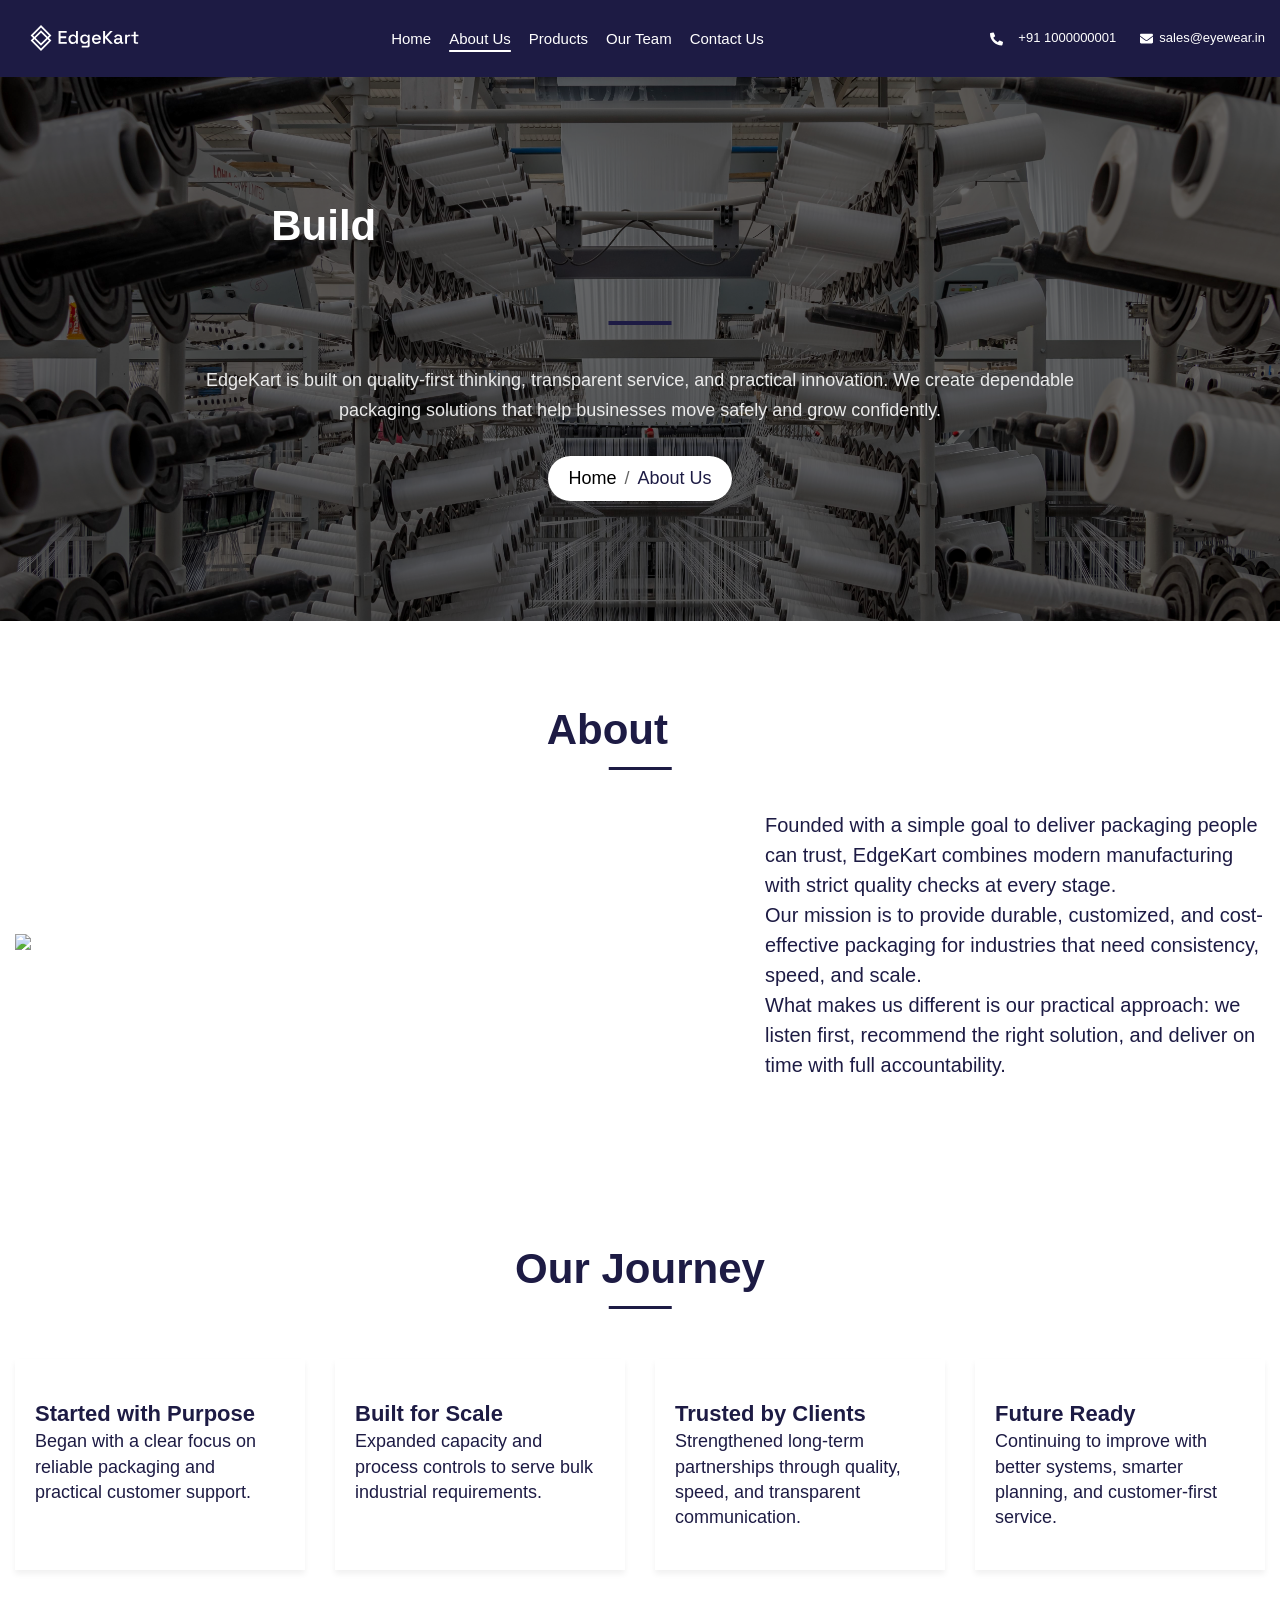
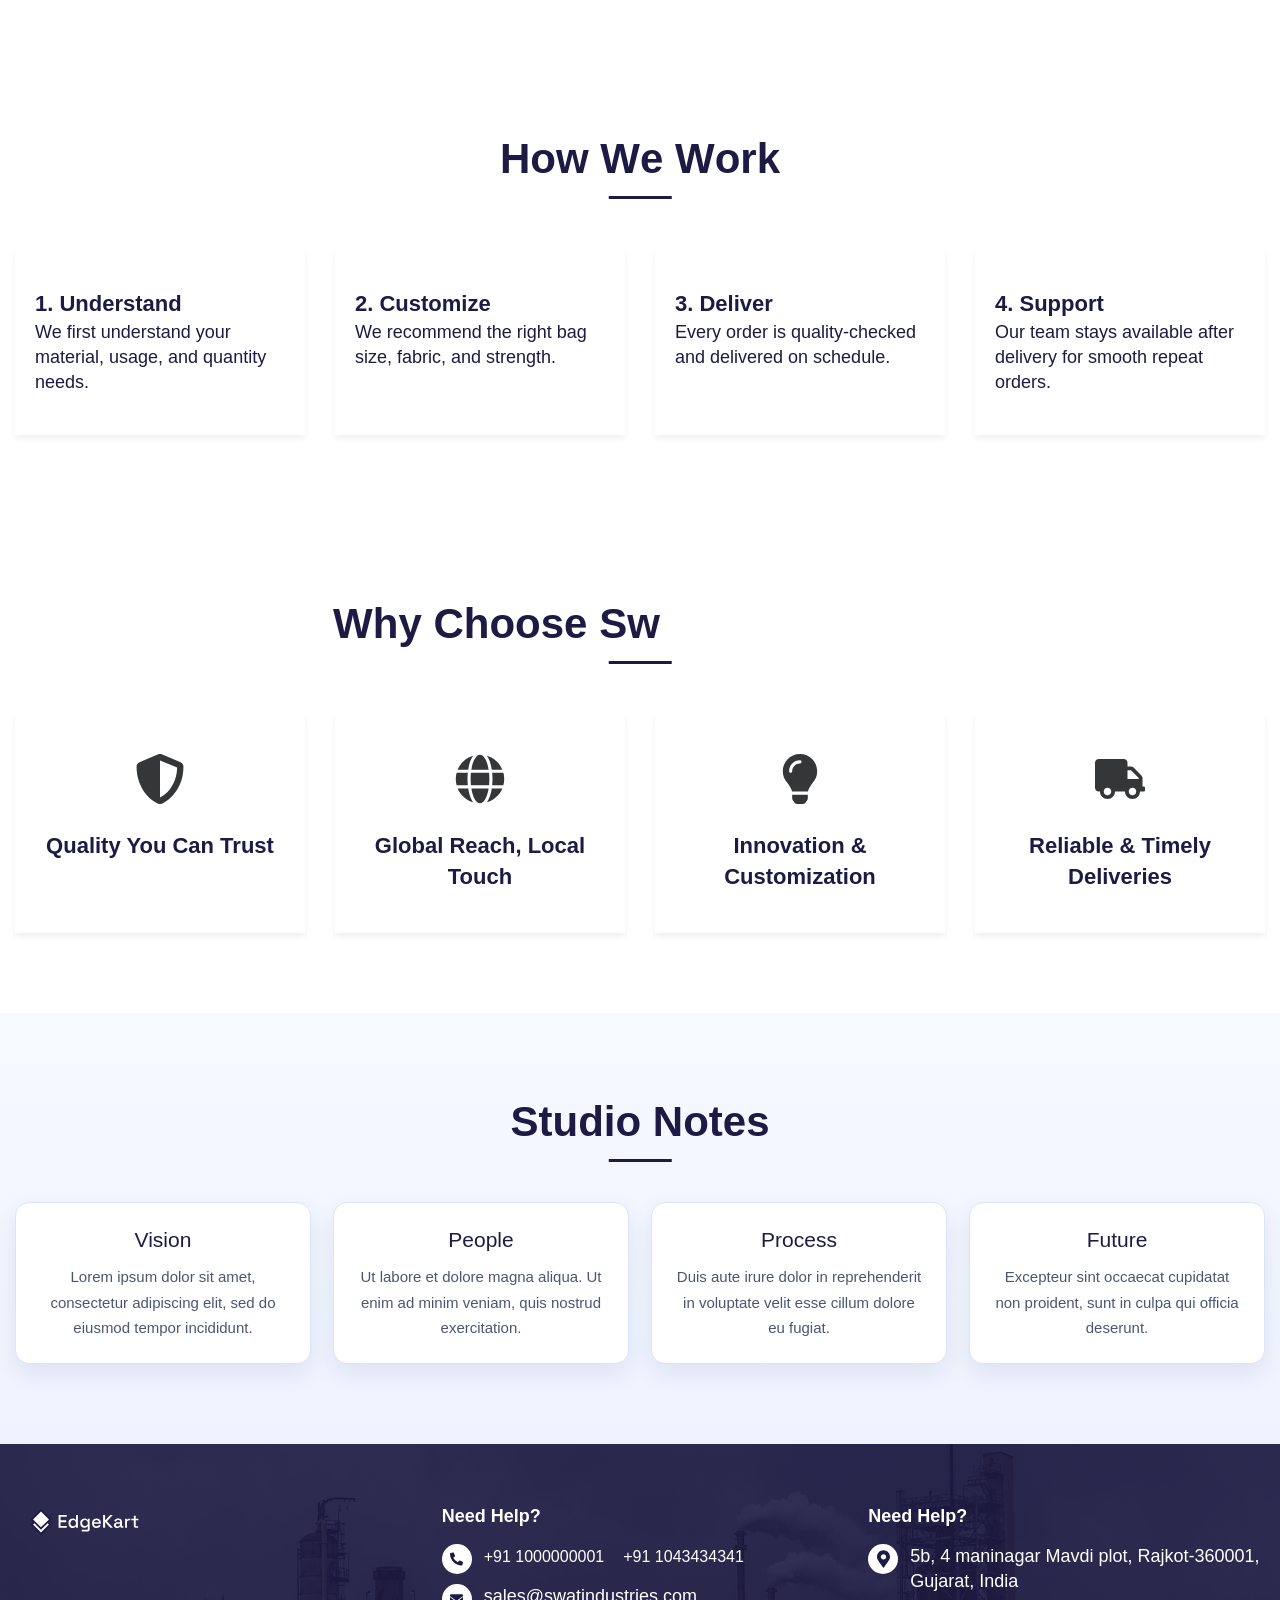
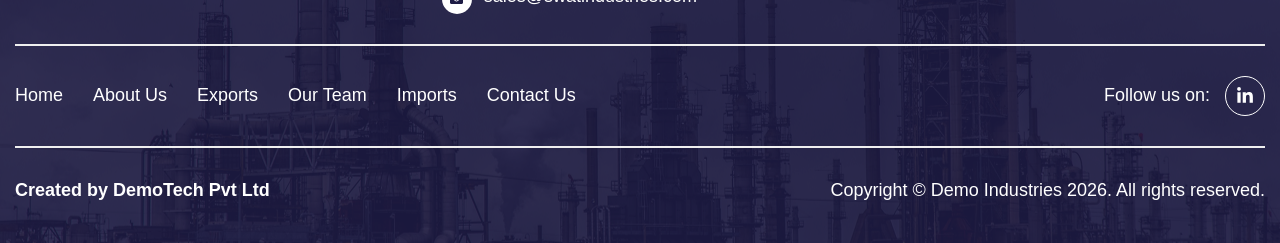
==== commit 0347e729: "fix path issue" ====
--- a/about.html
+++ b/about.html
@@ -13,7 +13,7 @@
       rel="stylesheet"
       href="https://cdn.jsdelivr.net/npm/swiper@11/swiper-bundle.min.css"
     />
-    <link rel="stylesheet" href="css/style.css" />
+    <link rel="stylesheet" href="./CSS/style.css" />
   </head>
   <body>
     <!-- header start -->
--- a/CSS/style.css
+++ b/CSS/style.css
@@ -0,0 +1,818 @@
+@import url('https://fonts.googleapis.com/css2?family=Space+Grotesk:wght@300..700&display=swap');
+
+@import url('https://cdnjs.cloudflare.com/ajax/libs/aos/2.3.4/aos.css');
+
+:root{
+--white:#fff;
+--black:#000;
+--blue: #1d1b44;
+--grey: #efefef;
+--light:#fbfbfb;
+--primary:#343638;
+}
+
+/*global******************************************************************************************************/
+.split-fade {
+  perspective: 400px;
+}
+
+.split-word {
+  display: inline-block;
+  position: relative;
+}
+
+.split-letter {
+  display: inline-block;
+  opacity: 0;
+  transform: translateY(20px);
+  transition: all 0.5s ease;
+}
+
+.split-letter.show {
+  opacity: 1;
+  transform: translateY(0);
+}
+* {margin: 0;padding: 0;box-sizing: border-box;}
+h1, h2, h3, h4, h5, h6, .h1, .h2, .h3, .h3, .h4, .h5, .h6 {font-weight: 500;margin: 0;}
+body {font-family: "Space Grotesk", sans-serif;margin: 0;padding: 0;box-sizing: border-box;font-size: 18px; line-height: 1.4; font-weight: 400;color: var(--blue);}
+.container {max-width: 1320px;margin: 0 auto; padding:0 15px;}
+a {text-decoration: none;color: inherit;transition: all ease .2s; display:inline-flex; }
+a:hover {text-decoration: underline;}
+ul {margin: 0;padding: 0;list-style-type: none;}
+.logo svg path {fill: var(--blue);}
+.logo svg rect{stroke: var(--blue);}
+.bg{background-repeat: no-repeat; background-position: center center; background-size: cover;}
+.spacing{padding: 80px 0;}
+
+@media(max-width: 1080px){
+.spacing{padding: 60px 0;}
+}
+
+@media(max-width: 767px){
+.spacing{padding: 40px 0;}
+}
+
+/*header footer******************************************************************************************************/
+
+/* header start */
+header {position: sticky;top: 0;z-index: 9999;background-color: var(--blue);}
+header .head-top {padding: 20px 0;background-color: var(--blue);transition: padding .25s ease, box-shadow .25s ease;}
+header .head-row {display: flex;flex-wrap: wrap;align-items: center;}
+header .head-col {width: calc(100% / 3);}
+header a.icon-link {display: flex;align-items: center;gap: 8px;}
+header .logo {text-align: center;line-height: 0;}
+header .logo svg path {fill: var(--white);}
+header .logo svg rect {stroke: var(--white);}
+header .logo-col .logo {text-align: left;}
+header .contact {display: flex;align-items: center;justify-content: flex-end;gap: 14px;width: 100%;}
+header .contact svg {margin-right: 5px;width: 13px;}
+header .contact svg path {fill: var(--white);}
+header .contact a:hover{text-decoration: underline;}
+header span.number + span.number {padding-left: 14px;}
+header span.number a {font-size: 14px;color: var(--white);}
+header .contact .number {display: inline-flex;align-items: center;}
+header .contact .number a {display: inline-flex;align-items: center;gap: 6px;}
+header .contact .email-link {padding-left: 0;}
+header .contact .email-icon {width: 13px;height: 13px;margin-right: 0;}
+header .contact .email-icon path {fill: var(--white);}
+header .head-top-nav ul {display: flex;align-items: center;justify-content: center;gap: 32px;}
+header .head-top-nav ul li a {color: var(--white);font-weight: 500;white-space: nowrap;}
+header .head-top-nav ul li a.current-page {
+  text-decoration: underline;
+  text-underline-offset: 6px;
+  text-decoration-thickness: 2px;
+}
+header .head-main {display: none;}
+header .head-main {background-color: var(--blue);padding: 24px 0;}
+header .head-main-dek ul {display: flex;align-items: center;justify-content: center;gap: 40px;}
+header .head-main-dek ul li a {color: var(--white);font-weight: 500;white-space: nowrap;}
+header .head-main-dek ul li a:hover {text-decoration: underline;}
+header .head-main-dek ul li a.current-page {
+  text-decoration: underline;
+  text-underline-offset: 6px;
+  text-decoration-thickness: 2px;
+}
+
+@media(min-width: 991px){
+header .head-main-mob {display: none;}
+}
+
+@media(min-width: 991px) and (max-width: 1440px){
+header .head-col.logo-col {width: 20%;}
+header .head-col.nav-col {width: 50%;}
+header .head-col.contact-col {width: 30%;}
+header .head-top-nav ul {gap: 18px;}
+header .head-top-nav ul li a {font-size: 15px;}
+header .contact {gap: 10px;}
+header span.number a {font-size: 13px;}
+}
+
+@media(max-width: 990px){
+header .head-main-dek {display: none;}
+header .head-main-mob {display: flex;align-items: center;justify-content: space-between;}
+header .head-main {display: block;background-color: var(--blue);padding: 20px 0;transition: padding .25s ease, box-shadow .25s ease;}
+header .head-top {display: none;}
+header .head-col:nth-child(2) {display: none;}
+header .head-col {width: calc(100% / 2);}
+header a.icon-link {color: var(--white);}
+header a.icon-link svg path {fill: var(--white);}
+header span.number a {color: var(--white);}
+header .contact svg path {fill: var(--white);}
+header .toggle-icon svg {width: 20px;height: 20px;}
+header .toggle-icon>div {line-height: 0;}
+header .open {display: block;}
+header .close {display: none;}
+header .active.open {display: none;}
+header .active.close {display: block;}
+header .toggle-icon {cursor: pointer;}
+header .toggle-icon svg path {fill: var(--white);}
+header .side-bar {position: absolute;top: 100%;width: 100%;height: max-content;right: 0;background-color: var(--blue);overflow :hidden;transition: all ease .5s; opacity: 0; visibility: hidden;padding: 20px 0;z-index: 9999;}
+header .side-bar ul li {padding: 5px 30px;display: flex;justify-content: center;}
+header .side-bar ul li a{color: var(--white);white-space: nowrap;}
+header .side-bar ul li a.current-page {
+  text-decoration: underline;
+  text-underline-offset: 6px;
+  text-decoration-thickness: 2px;
+}
+header .side-bar ul li + li {margin-top:20px;}
+header .side-contact {margin-top: 18px;padding-top: 16px;border-top: 1px solid rgba(255,255,255,.25);}
+header .side-contact a {display: flex;justify-content: center;align-items: center;gap: 8px;color: var(--white);font-size: 14px;}
+header .side-contact a .side-contact-icon {width: 13px;height: 13px;flex: 0 0 13px;}
+header .side-contact a .side-contact-icon path {fill: var(--white);}
+header .side-contact a + a {margin-top: 10px;}
+header .side-bar.active {opacity: 1;visibility: visible;}
+}
+
+header.is-scrolled .head-top {padding: 6px 0;box-shadow: 0 6px 20px rgba(0,0,0,.18);}
+header.is-scrolled .head-main {padding: 6px 0;box-shadow: 0 6px 20px rgba(0,0,0,.18);}
+
+@media(max-width: 575px){
+header .head-col {width: 100%;}
+header .contact {justify-content: flex-end;padding-top: 10px;}
+}
+
+/* header end */
+
+/* insight section */
+.insight-sec {background: linear-gradient(180deg, #f7f9ff 0%, #eef3ff 100%);}
+.insight-sec .section-inner {text-align: center;}
+.insight-grid {display: grid;grid-template-columns: repeat(4, 1fr);gap: 22px;margin-top: 26px;}
+.insight-card {background: var(--white);border: 1px solid #dce4fb;border-radius: 14px;padding: 22px;box-shadow: 0 10px 24px rgba(29,27,68,.08);transition: transform .25s ease, box-shadow .25s ease;}
+.insight-card:hover {transform: translateY(-6px);box-shadow: 0 16px 28px rgba(29,27,68,.12);}
+.insight-card h3 {font-size: 21px;color: var(--blue);margin-bottom: 10px;}
+.insight-card p {font-size: 15px;line-height: 1.7;color: #4b5673;}
+.reveal-up {opacity: 0;transform: translateY(22px);transition: opacity .55s ease, transform .55s ease;}
+.reveal-up.show {opacity: 1;transform: translateY(0);}
+
+@media (max-width: 1080px){
+.insight-grid {grid-template-columns: repeat(2, 1fr);}
+}
+
+@media (max-width: 575px){
+.insight-grid {grid-template-columns: 1fr;}
+}
+
+/* footer start */
+.footer-sec {background-image: url('../img/footer.png');padding: 60px 0 40px;}
+.footer-sec-sub>div+div {padding-top: 30px;margin-top: 30px;border-top: 2px solid var(--grey);}
+.footer-sec .logo svg path,.footer-sec .logo svg rect {fill: var(--white);}
+.f-topsub>div {width: 33.3333%; padding: 0 15px;}
+.f-topsub {display: flex;flex-wrap: wrap; margin: 0 -15px;}
+.f-title h6 {font-size: 18px;font-weight: 600;color: var(--white);}
+.f-row {display: flex; flex-wrap: wrap;}
+span.f-icon {line-height: 0;height: 30px;width: 30px;display: flex;align-items: center;justify-content:center;background-color: var(--white);border-radius: 50%;}
+span.f-icon svg path {fill: var(--blue);}
+span.f-icon svg {width: 13px;}
+.f-title {margin-bottom: 15px;color: var(--white);}
+.f-row + .f-row {margin-top: 10px;}
+span.number a {font-size: 16px;color: var(--white);}
+span.number + span.number {padding-left: 14px;}
+.f-text {width: calc(100% - 30px);padding-left: 12px;color: var(--white);}
+.left-menu {width: 80%;padding-right: 20px;}
+.right-menu {width: 20%;color: var(--white);}
+.share {display: flex;flex-wrap: wrap;align-items: center;width: max-content;margin-left: auto;}
+span.link {line-height: 0;margin-left: 15px;}
+span.link a {height: 40px;width: 40px;display: flex;align-items: center;justify-content: center;border-radius: 50%;border: 1px solid var(--white);transition: all ease .3s;}
+span.link a svg path {fill: var(--white);transition: all ease .3s;}
+span.link a:hover{background-color: var(--white);}
+span.link a:hover svg path{fill: var(--blue);}
+.left-menu ul {display: flex;align-items: center;flex-wrap: wrap;gap: 30px;color: var(--white);}
+.f-middlesub {display: flex;align-items: center;flex-wrap: wrap;}
+.f-btmsub {display: flex;align-items: center;justify-content: space-between; flex-wrap: wrap;color: var(--white);}
+.left-text a {font-weight: 600;color: var(--white);}
+
+@media(max-width: 1080px){
+
+.m-col, .r-col {width: 50% ;}
+.f-topsub>div {width: 50%;}
+.logo-letf {width: 100% !important;margin-bottom: 30px;}
+.right-menu {width: 100%;}
+.share {margin: 0 auto;padding-top: 20px;}
+.left-menu {width: 100%;padding-right: 0;}
+.left-menu ul {justify-content: center;}
+.f-btmsub {justify-content: center;}
+.left-text {width: 100%;text-align: center;}
+.right-text {width: 100%;text-align: center;padding-top: 12px;}
+
+}
+
+@media(max-width: 575px){
+.f-topsub {margin: 0;}
+.logo-letf, .m-col, .r-col {width: 100%;padding: 0 !important;}
+.f-topsub>div {width: 100%;}
+.m-col {margin-bottom: 30px;}
+.left-menu ul {gap: 15px;}
+}
+
+/* footer end */
+
+
+
+/*home page******************************************************************************************************/
+
+/* banner start */
+.bnr-sec .container{ padding: 0; max-width: 100%;}
+.swiper-slide{ padding:60px 0  ; display: flex; align-items: center; justify-content: center; flex-direction: column;gap: 20px;position: relative;}
+.swiper-slide::before{content: ''; position: absolute; background-color: #00000090; height: 100%; width: 100%; top: 0; left: 0;}
+.swiper-slide {min-height: 80vh;display: flex;align-items: center;justify-content: center;text-align: center;}
+.swiper-slide h1, .swiper-slide .h1 {max-width: 60%;margin: 0 auto;color: #fff;font-size: 40px;position: relative;z-index: 2;line-height: 1.2;text-shadow: 1px 1px 6px #ffffff80;}
+.swiper-button-next:after, .swiper-button-prev:after {display: none;}
+.swiper-button-next, .swiper-button-prev {height: 45px;width: 45px;background-color: #1d1b44;border-radius: 50%;display: flex;align-items: center;justify-content: center;}
+.swiper-button-next svg, .swiper-button-prev svg {width: 15px;height: 22px;}
+
+@media(max-width: 1080px){
+.swiper-slide h1, .swiper-slide .h1 {max-width: 80%; font-size: 32px;}
+}
+
+@media(max-width: 767px){
+.swiper-button-next, .swiper-button-prev{height: 35px; width: 35px;}
+.swiper-slide h1, .swiper-slide .h1 {max-width: 70%; font-size: 22px;}
+.swiper-button-next svg, .swiper-button-prev svg{ width: 15px; height: 19px;}
+}
+
+
+/* banner end */
+
+
+/* about start */
+.about-title {text-align: center;}
+.about-title h2 {font-size: 42px;font-weight: 600;margin-bottom: 40px;padding-bottom: 10px;position: relative;}
+.about-title h2:before {content: '';background-color:var(--blue);position: absolute;bottom: 0;left: 50%;transform: translateX(-50%);width: 5%;height: 3px;}
+.about-sub {display: flex;align-items: center;flex-wrap: wrap;}
+.about-l {width: 50%;padding-right: 10px;}
+.about-img img {width: 100%;height: auto;}
+.about-r {width: 50%;padding-left: 15px;}
+.about-rn {max-width: 500px;margin-left: auto;}
+.about-desc p {font-size: 20px;line-height: 1.5;}
+
+@media(max-width: 767px){
+.about-l {width: 100%;padding-right: 0;}
+.about-r {width: 100%;padding-left: 0;padding-top: 30px;}
+.about-rn {max-width: 100%}
+.about-title h2 {font-size: 32px;margin-block: 30px;}
+}
+/* about end */
+
+/* Best Provided Products start */
+.box-title {text-align: center;}
+.box-title h2 {font-size: 42px;font-weight: 600;margin-bottom: 40px;padding-bottom: 10px;position: relative;}
+.box-title h2:before {content: '';background-color:var(--blue);position: absolute;bottom: 0;left: 50%;transform: translateX(-50%);width: 5%;height: 3px;}
+.box-sec .swiper-box {overflow: hidden;}
+.box-sec .swiper-box .swiper-slide{min-height: 400px;}
+.product-btn a{display:inline-flex;padding: 10px 20px;vertical-align: middle;background-color: var(--blue);color: var(--white);position: relative;z-index: 2;transition: all ease .3s;}
+.product-btn a:hover{box-shadow: 0px 2px 10px 2px #ffffff36;text-decoration: none;}
+
+
+@media(max-width: 767px){
+.box-title h2 {font-size: 32px;margin-block: 30px;}
+.box-sec .swiper-box .swiper-slide{min-height: 350px;}
+}
+
+/* Best Provided Products end */
+
+/* global exports start(flag slider) */
+.flagslider-title {text-align: center;}
+.flagslider-title h2 {font-size: 42px;font-weight: 600;margin-bottom: 40px;padding-bottom: 10px;position: relative;}
+.flagslider-title h2:before {content: '';background-color:var(--blue);position: absolute;bottom: 0;left: 50%;transform: translateX(-50%);width: 5%;height: 3px;}
+.splide {background-color: #f8f8f8;border-bottom: 2px solid #eee;border-top: 2px solid #eee;overflow: hidden;padding: 40px 0;white-space: nowrap;visibility: visible;}
+.splide .splide__list{animation: scrollLoop 30s linear infinite;display: inline-flex;}
+.splide__slide {align-items: center;display: flex;flex-direction: column;margin: 0 50px;min-width: 170px;transition: transform .3s;}
+.splide__slide img {width: 100%;height: 100% !important;}
+.splide__slide h5 {font-size: 22px;font-weight: 500;margin-top: 10px;color: var(--blue);}
+.splide__slide:hover {transform: scale(1.1);}
+.splide__track:hover .splide__list {animation-play-state: paused;}
+
+@media(max-width: 767px){
+.flagslider-title h2 {font-size: 32px;margin-block: 30px;}
+.splide__slide {margin: 0 30px; min-width: 150px;}
+}
+
+
+@keyframes scrollLoop {
+0% {
+transform: translateX(0%);
+}
+100% {
+transform: translateX(-50%);
+}
+}
+
+/* global exports end(flag slider) */
+
+/* tea members start */
+.team-title {text-align: center;}
+.team-title h2 {font-size: 42px;font-weight: 600;margin-bottom: 40px;padding-bottom: 10px;position: relative;}
+.team-title h2:before {content: '';background-color:var(--blue);position: absolute;bottom: 0;left: 50%;transform: translateX(-50%);width: 5%;height: 3px;}
+.team-cont-sub {display: flex;align-items: center;flex-wrap: wrap;text-align: center; row-gap: 30px;}
+.team-box {width: 33.3333%;padding: 0 15px;}
+.team-box-sub {padding: 25px;border: 1px solid var(--grey);box-shadow: 0 0 20px 7px var(--light);transition: all ease .3s;}
+.main-profile{overflow:hidden;min-height: 330px;border-bottom: 4px solid var(--blue);transition: border .1s ease;}
+.team-img {min-height: 330px;background-position: top center;background-size: cover;background-repeat: no-repeat;transition: all ease .3s;}
+.team-detail {padding-top: 20px;}
+.team-name {font-size: 20px;font-weight: 500;color: var(--blue);}
+.team-desg {color: var(--primary);padding-top: 5px;}
+.team-cont {max-width: 993px;margin: 0 auto}
+.team-box-sub:hover {box-shadow:0 0 20px 7px var(--grey)}
+.team-box-sub:hover .team-img {transform: scale(1.1);}
+.team-box-sub:hover .main-profile {border-bottom-width: 6px;}
+
+@media(max-width: 1080px){
+.team-box {width: 50%;}
+}
+
+@media(max-width: 767px){
+.team-title h2 {font-size: 32px;margin-block: 30px;}
+.team-box {width: 100%;padding: 0;}
+
+}
+/* team members end */
+
+/* contact map start */
+.contact-coltitle {text-align: center;}
+.contact-coltitle h2 {font-size: 42px;font-weight: 600;margin-bottom: 40px;padding-bottom: 10px;position: relative;}
+.contact-coltitle h2:before {content: '';background-color:var(--blue);position: absolute;bottom: 0;left: 50%;transform: translateX(-50%);width: 5%;height: 3px;}
+.map-row-inr {display: flex;flex-wrap: wrap;}
+.contact-col {width: 50%;height: inherit;}
+.map-col {width: 50%;padding-left: 30px;}
+.contact-col-inr {height: 100%;padding: 30px;box-shadow: 10px 10px 25px #0000001a,-10px -10px 25px #fff6,inset 1px 1px 2px #ffffff4d,inset -1px -1px 2px #0000000d;text-align: center;display: flex;flex-direction: column;justify-content: center;}
+.contact-colbtn {padding-top: 30px;}
+.contact-colbtn a{display:inline-flex;padding: 10px 20px;vertical-align: middle;background-color: var(--blue);color: var(--white);position: relative;z-index: 2;transition: all ease .3s;}
+.contact-colbtn a:hover{box-shadow: 0px 2px 10px 2px #ffffff36;text-decoration: none;}
+
+@media(max-width: 767px){
+.contact-coltitle h2 {font-size: 32px;margin-block: 30px;}
+.contact-col{width: 100%;}
+.map-col {width: 100%;padding-left: 0;padding-top: 30px;}
+}
+/* contact map start */
+
+
+
+/*about us page******************************************************************************************************/
+
+
+/*banner start*/
+.about-banner {position: relative;background: url("../img/bnr2.jpg") center center / cover no-repeat;padding: 120px 0;color: #fff;}
+.about-banner::before {content: "";position: absolute;inset: 0;background: rgba(0, 0, 0, 0.6);}
+.about-banner .container {position: relative;z-index: 2;}
+.about-banner .section-inner {text-align: center;max-width: 900px;margin: 0 auto;}
+.banner-desc p {font-size: 18px;line-height: 1.7;margin-bottom: 30px;color: var(--blue);}
+.about-banner .banner-desc p {color: #eaeaea;}
+.banner-breadcrumb {display: inline-flex;align-items: center;gap: 8px;background: #fff;padding: 10px 20px;border-radius: 30px;font-size: 18px;}
+.banner-breadcrumb a {color: #000;text-decoration: none;}
+.banner-breadcrumb a:hover {text-decoration: underline;}
+.banner-breadcrumb span {color: #666;}
+.banner-breadcrumb .active {color: var(--blue);font-weight: 500;}
+.about-banner .box-title {text-align: center;}
+.about-banner .box-title h2 {font-size: 42px;font-weight: 600;margin-bottom: 40px;padding-bottom: 10px;position: relative;}
+.about-banner .box-title h2:before {content: '';background-color:var(--blue);position: absolute;bottom: 0;left: 50%;transform: translateX(-50%);width: 7%;height: 4px;}
+
+@media(max-width: 991px){
+.about-banner {padding: 80px 0;}
+.box-title h2 {font-size: 31px !important;margin: 0 0 20px !important;}
+.banner-breadcrumb {font-size: 16px;}
+}
+
+/*banner end*/
+
+/* why choose four colun start */
+.why-choose {background: #fff;}
+.why-choose .section-inner {text-align: center;}
+.why-grid {display: grid;grid-template-columns: repeat(4,1fr);gap: 30px;margin-top: 50px;}
+.why-col-inner {background: #fff;padding: 40px 20px;
+box-shadow: 0 4px 6px rgba(0,0,0,0.06);transition: all 0.3s ease;height: 100%;}
+.why-col-inner:hover {transform: translateY(-8px); box-shadow: 0 6px 8px rgba(0,0,0,0.06);}
+.why-icon {margin-bottom: 20px;}
+.why-icon svg {width: 50px;height: auto;}
+.why-icon svg path{transition: all ease .3s;fill: var(--primary);}
+.why-col-inner:hover svg path{ fill : var(--blue);}
+.why-col-inner h3 {font-size: 22px;font-weight: 600;color: var(--blue);line-height: 1.4;}
+
+@media (max-width: 1080px) {
+.why-grid {grid-template-columns: repeat(2,1fr);}
+}
+
+@media (max-width: 767px) {
+.why-grid {grid-template-columns: repeat(2,1fr);}
+}
+
+@media (max-width: 430px) {
+.why-grid {grid-template-columns: 1fr;}
+}
+
+/* why choose four colun end */
+
+/* team start */
+.meet-heads {background:var(--light);}
+.meet-heads .section-inner {text-align:center;}
+
+.section-desc {max-width:720px;margin:0 auto 60px;}
+.section-desc p {font-size:17px;line-height:1.7;color:var(--primary);}
+
+.heads-grid {display:flex;flex-direction:column;gap:25px;max-width: 1012px; margin: 0 auto;}
+
+.heads-col-inner {display:flex;align-items:center;gap:28px;background:var(--white);padding:26px;box-shadow:0 10px 30px rgba(0,0,0,0.05);height:100%;transition: all ease .3s;}
+.heads-col-inner:hover {transform:translateY(-6px);}
+.heads-col:nth-child(even) .heads-col-inner {flex-direction:row-reverse;}
+
+.head-img-wrap {width:300px;flex-shrink:0;margin-bottom:0;}
+.head-img {border-radius:12px;aspect-ratio: 4/3;
+background: url("../img/profile.avif") top center / cover no-repeat;}
+.head-content {text-align:left;}
+
+.head-name h3 {font-size:22px;font-weight:600;color:var(--blue);margin-bottom:6px;}
+.head-designation span {font-size:15px;color:var(--primary);display:block;margin-bottom:20px;}
+.head-desc p {font-size:15px;line-height:1.7;color:var(--primary);}
+
+.heads-col-inner:hover {box-shadow:0 0 0 2px var(--blue),0 20px 45px rgba(29,27,68,.25);}
+
+@media (max-width:767px){
+  .heads-col-inner,
+  .heads-col:nth-child(even) .heads-col-inner {flex-direction:column;}
+  .head-img-wrap {width:100%;}
+  .head-content {text-align:center;}
+}
+
+/* team end */
+
+/* global reach start */
+.global-reach {background:var(--light);}
+.global-reach .section-inner {text-align:center;}
+
+.flags-grid {display: flex;flex-wrap: wrap;justify-content: center;align-items: center;max-width: 1000px;margin: 0 auto;}
+.flag-col{width: 20%;}
+.flag-col-inner {text-align:center;transition:all .3s ease;padding:25px;}
+.flag-col-inner:hover {background:var(--white);box-shadow:0 15px 35px rgba(29,27,68,.18);transform:translateY(-8px);}
+
+.flag-img {width:auto;height:100%;margin:0 auto 15px;overflow:hidden;background:var(--grey);display:flex;align-items:center;justify-content:center;}
+.flag-img img {width:100%;height:100%;object-fit:cover;display:block;}
+
+.flag-name span {font-size:16px;font-weight:500;color:var(--blue);transition:color .3s ease;}
+.flag-col-inner:hover .flag-name span {color:var(--primary);}
+.flag-col-inner:hover {background:var(--white);box-shadow:0 20px 45px rgba(29,27,68,.25);}
+
+@media (max-width:1080px){.flag-col{width: 25%;}}
+@media (max-width:767px){.flag-col{width: 33.333%;}}
+@media (max-width:430px){.flag-col{width: 50%;}}
+
+/* global reach end */
+
+/* contact start */
+.contact-sec{padding:90px 0;background:var(--light);}
+.contact-inner{display:flex;gap:60px;align-items:stretch;}
+
+.contact-col{flex:1;display:flex;}
+.contact-col-inner{width:100%;display:flex;flex-direction:column;gap:30px;}
+
+.form-inner{background:var(--white);padding:35px;display:flex;flex-direction:column;gap:22px;}
+
+.form-group{display:flex;flex-direction:column;gap:8px;}
+.form-label label{font-size:14px;color:var(--black);}
+.form-field input,.form-field textarea{width:100%;padding:12px 14px;border:1px solid var(--grey);font-size:14px;}
+.form-field textarea{min-height:120px;resize:none;}
+
+.form-btn{display:flex;}
+.btn-inner button{padding:12px 30px;background:var(--blue);color:var(--white);border:none;font-size:15px;cursor:pointer;transition:.3s;}
+.btn-inner button:hover{background:var(--primary);transform:translateY(-3px);}
+
+.map-wrap{display:flex; height: 100%;}
+.map-inner{width:100%;height:100%;overflow:hidden;}
+.map-inner iframe{width:100%;height:100%;min-height:360px;border:0;}
+
+@media(max-width:767px){
+.contact-inner{flex-direction:column;}
+}
+/* contact end */
+
+/* contact modern redesign start */
+.contact-modern {
+  display: grid;
+  grid-template-columns: 1.2fr .8fr;
+  gap: 26px;
+  align-items: start;
+}
+
+.contact-form-panel,
+.contact-info-panel {
+  background: #ffffff;
+  border: 1px solid #dfe7f6;
+  border-radius: 18px;
+  box-shadow: 0 16px 34px rgba(29,27,68,.1);
+}
+
+.contact-form-panel {padding: 32px;}
+.contact-info-panel {padding: 24px;}
+
+.contact-panel-head h2 {
+  margin: 0 0 8px;
+  font-size: 34px;
+  color: var(--blue);
+  line-height: 1.2;
+}
+
+.contact-panel-head p {
+  margin: 0 0 24px;
+  color: #4c5a72;
+  line-height: 1.7;
+}
+
+.contact-modern-form {
+  display: flex;
+  flex-direction: column;
+  gap: 16px;
+}
+
+.contact-grid-two {
+  display: grid;
+  grid-template-columns: repeat(2, minmax(0, 1fr));
+  gap: 14px;
+}
+
+.contact-field {
+  display: flex;
+  flex-direction: column;
+  gap: 8px;
+}
+
+.contact-field label {
+  font-size: 13px;
+  color: #33415c;
+  font-weight: 600;
+  letter-spacing: .2px;
+}
+
+.contact-field input,
+.contact-field select,
+.contact-field textarea {
+  width: 100%;
+  border: 1px solid #d2ddef;
+  border-radius: 12px;
+  padding: 12px 14px;
+  font-size: 14px;
+  color: #24324a;
+  background: #f9fbff;
+  transition: all .2s ease;
+}
+
+.contact-field input:focus,
+.contact-field select:focus,
+.contact-field textarea:focus {
+  outline: none;
+  border-color: #6f9bff;
+  box-shadow: 0 0 0 3px #dce7ff;
+  background: #fff;
+}
+
+.contact-field textarea {
+  min-height: 130px;
+  resize: vertical;
+}
+
+.contact-submit button {
+  border: none;
+  border-radius: 12px;
+  background: linear-gradient(120deg, var(--blue), #476fc6);
+  color: #fff;
+  font-size: 15px;
+  font-weight: 600;
+  padding: 13px 24px;
+  cursor: pointer;
+  transition: all .25s ease;
+}
+
+.contact-submit button:hover {
+  transform: translateY(-2px);
+  box-shadow: 0 10px 20px rgba(51,84,162,.25);
+}
+
+.contact-info-cards {
+  display: flex;
+  flex-direction: column;
+  gap: 12px;
+  margin-bottom: 18px;
+}
+
+.contact-info-card {
+  background: linear-gradient(180deg, #ffffff 0%, #f4f8ff 100%);
+  border: 1px solid #dbe5f8;
+  border-radius: 14px;
+  padding: 14px;
+}
+
+.contact-info-card h4 {
+  margin: 0 0 6px;
+  color: var(--blue);
+  font-size: 16px;
+}
+
+.contact-info-card a,
+.contact-info-card p {
+  margin: 0;
+  color: #42526e;
+  line-height: 1.6;
+}
+
+.contact-map-card {
+  background: #ffffff;
+  border: 1px solid #dbe5f8;
+  border-radius: 14px;
+  padding: 14px;
+}
+
+.contact-map-card h3 {
+  margin: 0 0 10px;
+  color: var(--blue);
+  font-size: 20px;
+}
+
+.contact-map-frame {
+  overflow: hidden;
+  border-radius: 12px;
+  border: 1px solid #d5e0f6;
+}
+
+.contact-map-frame iframe {
+  width: 100%;
+  height: 270px;
+  border: 0;
+  display: block;
+}
+
+@media (max-width: 991px) {
+  .contact-modern {
+    grid-template-columns: 1fr;
+  }
+}
+
+@media (max-width: 767px) {
+  .contact-form-panel {
+    padding: 22px;
+  }
+
+  .contact-panel-head h2 {
+    font-size: 28px;
+  }
+
+  .contact-grid-two {
+    grid-template-columns: 1fr;
+  }
+}
+/* contact modern redesign end */
+
+/* product overview start */
+
+.product-container {max-width: 1200px;margin: auto;display: flex;gap: 34px;align-items: stretch;}
+.product-card {background: #fff;padding: 28px;border-radius: 18px;box-shadow: 0 14px 34px rgba(29,27,68,.12);border: 1px solid #e8e8ee;}
+.product-images {width:52%}
+.main-image {width: 100%;height: 340px;object-fit: cover;cursor: pointer;transition: transform .3s ease;}
+.main-image:hover {transform: scale(1.02);}
+.thumbnail-row {display: flex;gap: 12px;margin-top: 18px;}
+.thumbnail-row img {width: 80px;height: 65px;object-fit: cover;cursor: pointer;border: 2px solid transparent;transition: all .3s ease;}
+.thumbnail-row img:hover {border-color: var(--blue);transform: translateY(-3px);}
+
+.prod-col {width:48%;background: linear-gradient(148deg, #ffffff 0%, #f4f8ff 100%);}
+.product-badges {display: flex;flex-wrap: wrap;gap: 8px;margin-bottom: 14px;}
+.product-badges span {display: inline-flex;padding: 6px 12px;border-radius: 999px;background: #eaf1ff;color: var(--blue);font-size: 13px;font-weight: 600;letter-spacing: .2px;}
+.section-title {color: var(--blue);margin-bottom: 10px;font-size: 30px;line-height: 1.25;}
+.title-line {width: 90px;height: 3px;background: linear-gradient(90deg, var(--blue), #3fa3ff);margin-bottom: 20px;border-radius: 999px;}
+.prod-col p {line-height: 1.8;color: #38445a;margin-bottom: 14px;}
+.product-stats {display: grid;grid-template-columns: repeat(2, minmax(0, 1fr));gap: 12px;margin-top: 18px;}
+.stat-box {background: #fff;border: 1px solid #dfe8fb;border-radius: 12px;padding: 14px;}
+.stat-box strong {display: block;font-size: 19px;color: var(--blue);line-height: 1.2;margin-bottom: 4px;}
+.stat-box span {font-size: 13px;color: #59657b;}
+
+.image-popup {display: none;position: fixed;inset: 0;background: rgba(0,0,0,.85);justify-content: center;align-items: center;z-index: 9999;}
+.image-popup img {max-width: 90%;max-height: 90%;animation: popup .3s ease forwards;}
+.thumbnail-row{padding-bottom: 5px;overflow: auto;}
+.thumbnail-row::-webkit-scrollbar {width: 5px;height: 6px;background-color: var(--light);overflow:hidden;}
+.thumbnail-row::-webkit-scrollbar-thumb {background: var(--blue);}
+
+@keyframes popup {
+from {opacity: 0; transform: scale(.9);}
+to {opacity: 1; transform: scale(1);}
+}
+.close-btn {position: absolute;top: 20px;right: 30px;color: #fff;font-size: 32px;cursor: pointer;}
+
+@media (max-width: 767px) {
+  .prod-col {width:100%;}
+  .product-images {width:100%}
+.product-container {flex-direction: column;}
+.main-image {height: 260px;}
+.section-title {font-size: 24px;}
+.product-stats {grid-template-columns: 1fr;}
+}
+/* product overview end */
+
+/* product category start */
+.feature-sec{background:var(--light);}
+.row{display:flex;}
+.row-inner{display:flex;width:100%;margin: 0 -15px;flex-wrap:wrap;}
+
+.column{width:33.33%;padding: 0 15px;}
+.column-inner{width:100%;background:linear-gradient(180deg,#ffffff 0%,#f7faff 100%);padding:35px;display:flex;flex-direction:column;gap:25px;transition:.3s; border: 1px solid rgba(29,27,68,.12);border-radius: 16px;}
+
+.column-inner:hover{box-shadow:0 18px 40px rgba(29,27,68,.16);transform: translateY(-4px);}
+
+.column-title{display:flex;}
+.title-text h3{margin:0;font-size:20px;color:var(--blue);}
+
+.column-list{display:flex;flex-direction:column;gap:14px;}
+
+.list-item{display:flex;background:#eef4ff;padding:14px 16px;border-left:4px solid var(--blue);border-radius: 10px;transition:.3s;}
+.list-item:hover{background:#e3ecff;}
+
+.item-text span{font-size:15px;color:var(--primary);}
+
+@media(max-width:1080px){
+.column{width:50%;}
+}
+
+@media(max-width:767px){
+.column{width:100%; padding: 0;}
+.row-inner{margin: 0;}
+}
+
+/* product category end */
+
+/* specification cta start */
+.product-specs-sec{background:var(--light);}
+.specs-row{display:flex;}
+.specs-row-inner{display:flex;width:100%;gap:40px;}
+
+.specs-col{width:50%;display:flex;}
+.specs-col-inner{width:100%;display:flex;flex-direction:column;}
+
+.specs-card{background:var(--white);padding:40px;border:1px solid var(--grey);}
+.specs-heading {border-bottom: 2px solid var(--blue);padding-bottom: 2px;}
+.specs-heading-text h3{margin:0;font-size:22px;color:var(--blue);}
+.specs-data{display:flex;flex-direction:column;gap:18px;margin-top:25px;}
+
+.specs-item{display:flex;gap:10px;padding-bottom:14px;border-bottom:1px dashed var(--grey);}
+.specs-label span{font-size:15px;color:var(--black);}
+.specs-value span{font-size:15px;color:var(--primary);}
+
+.specs-cta{background:url("../img/bnr2.jpg") center/cover no-repeat; overflow: hidden;}
+.specs-cta-overlay{width:100%;height:100%;background:rgba(29,27,68,.65);display:flex;align-items:center;justify-content:center;}
+.specs-cta-content{padding:50px;text-align:center;display:flex;flex-direction:column;gap:22px;}
+
+.cta-title-text h3{margin:0;font-size:28px;color:var(--white);}
+.cta-desc-text p{margin:0;font-size:16px;color:var(--white);line-height:1.7;}
+
+.specs-cta-btn{display:flex;justify-content:center;}
+.cta-btn-inner a{padding:12px 30px;background:var(--blue);color:var(--white);text-decoration:none;font-size:15px;transition:.3s;}
+.cta-btn-inner a:hover{background:var(--primary);transform:translateY(-3px);}
+.specs-col-inner.specs-card {box-shadow: 0 18px 40px rgba(29,27,68,.18);}
+.specs-label {font-weight: 500;}
+@media(max-width:767px){
+.specs-row-inner{flex-direction:column;}
+.specs-col{width:100%;}
+}
+
+/* specification cta end */
+
+/* more products start */
+.more-products-sec {background: #ffffff;}
+.more-products-head {text-align: center;max-width: 760px;margin: 0 auto 34px;}
+.more-products-head h2 {font-size: 38px;color: var(--blue);margin: 0 0 10px;}
+.more-products-head p {margin: 0;color: #4f5d73;line-height: 1.7;}
+
+.more-products-grid {display: grid;grid-template-columns: repeat(3, minmax(0, 1fr));gap: 22px;}
+.more-product-card {background: linear-gradient(180deg, #ffffff 0%, #f5f8ff 100%);border: 1px solid #dde7fb;border-radius: 16px;overflow: hidden;box-shadow: 0 10px 24px rgba(29,27,68,.1);transition: all .3s ease;}
+.more-product-card:hover {transform: translateY(-5px);box-shadow: 0 18px 34px rgba(29,27,68,.16);}
+.more-product-image {height: 190px;background-size: cover;background-position: center center;}
+.more-product-body {padding: 18px;}
+.more-product-body h3 {margin: 0 0 10px;color: var(--blue);font-size: 22px;line-height: 1.25;}
+.more-product-body p {margin: 0 0 16px;color: #48566e;line-height: 1.7;font-size: 15px;}
+.more-product-body a {display: inline-flex;padding: 10px 16px;border-radius: 10px;background: var(--blue);color: var(--white);font-weight: 500;transition: all .25s ease;}
+.more-product-body a:hover {text-decoration: none;background: #2f4f99;}
+
+@media (max-width: 991px) {
+  .more-products-grid {grid-template-columns: repeat(2, minmax(0, 1fr));}
+}
+
+@media (max-width: 767px) {
+  .more-products-head h2 {font-size: 30px;}
+  .more-products-grid {grid-template-columns: 1fr;}
+  .more-product-image {height: 210px;}
+}
+/* more products end */
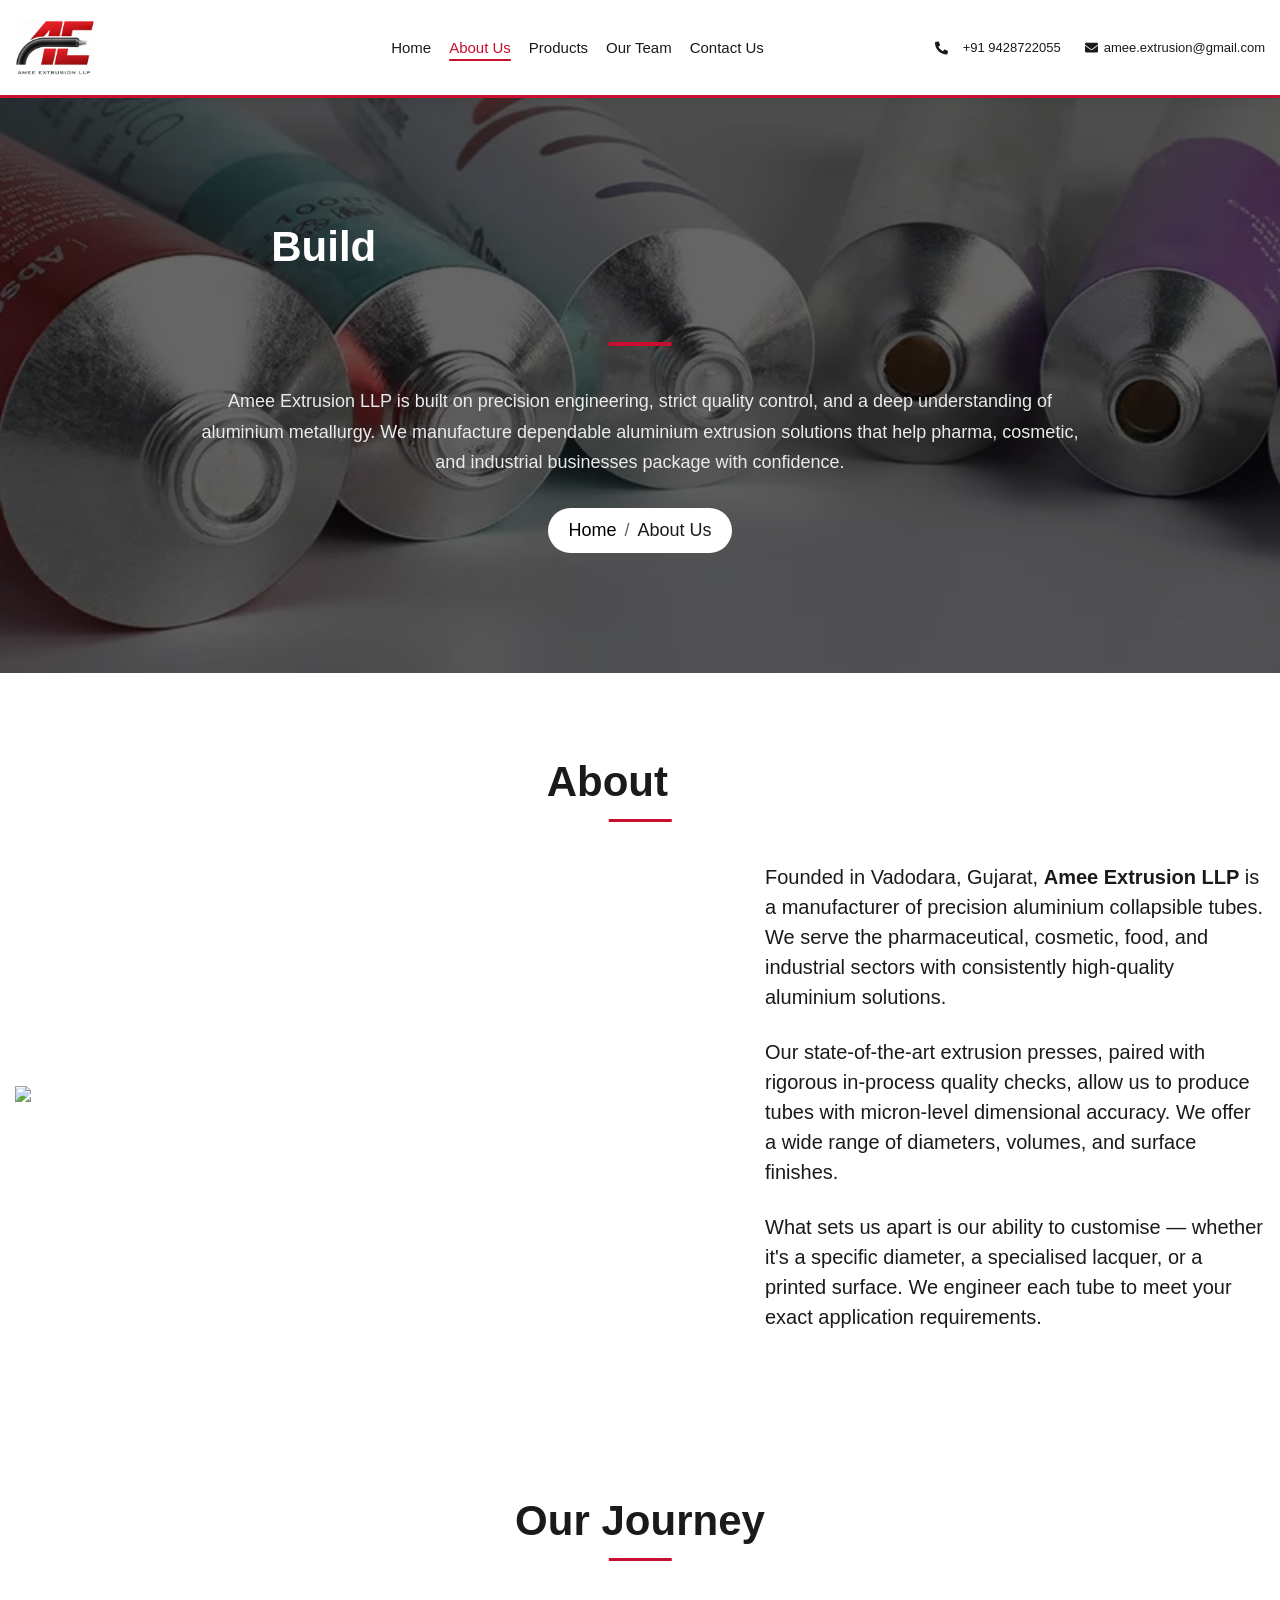
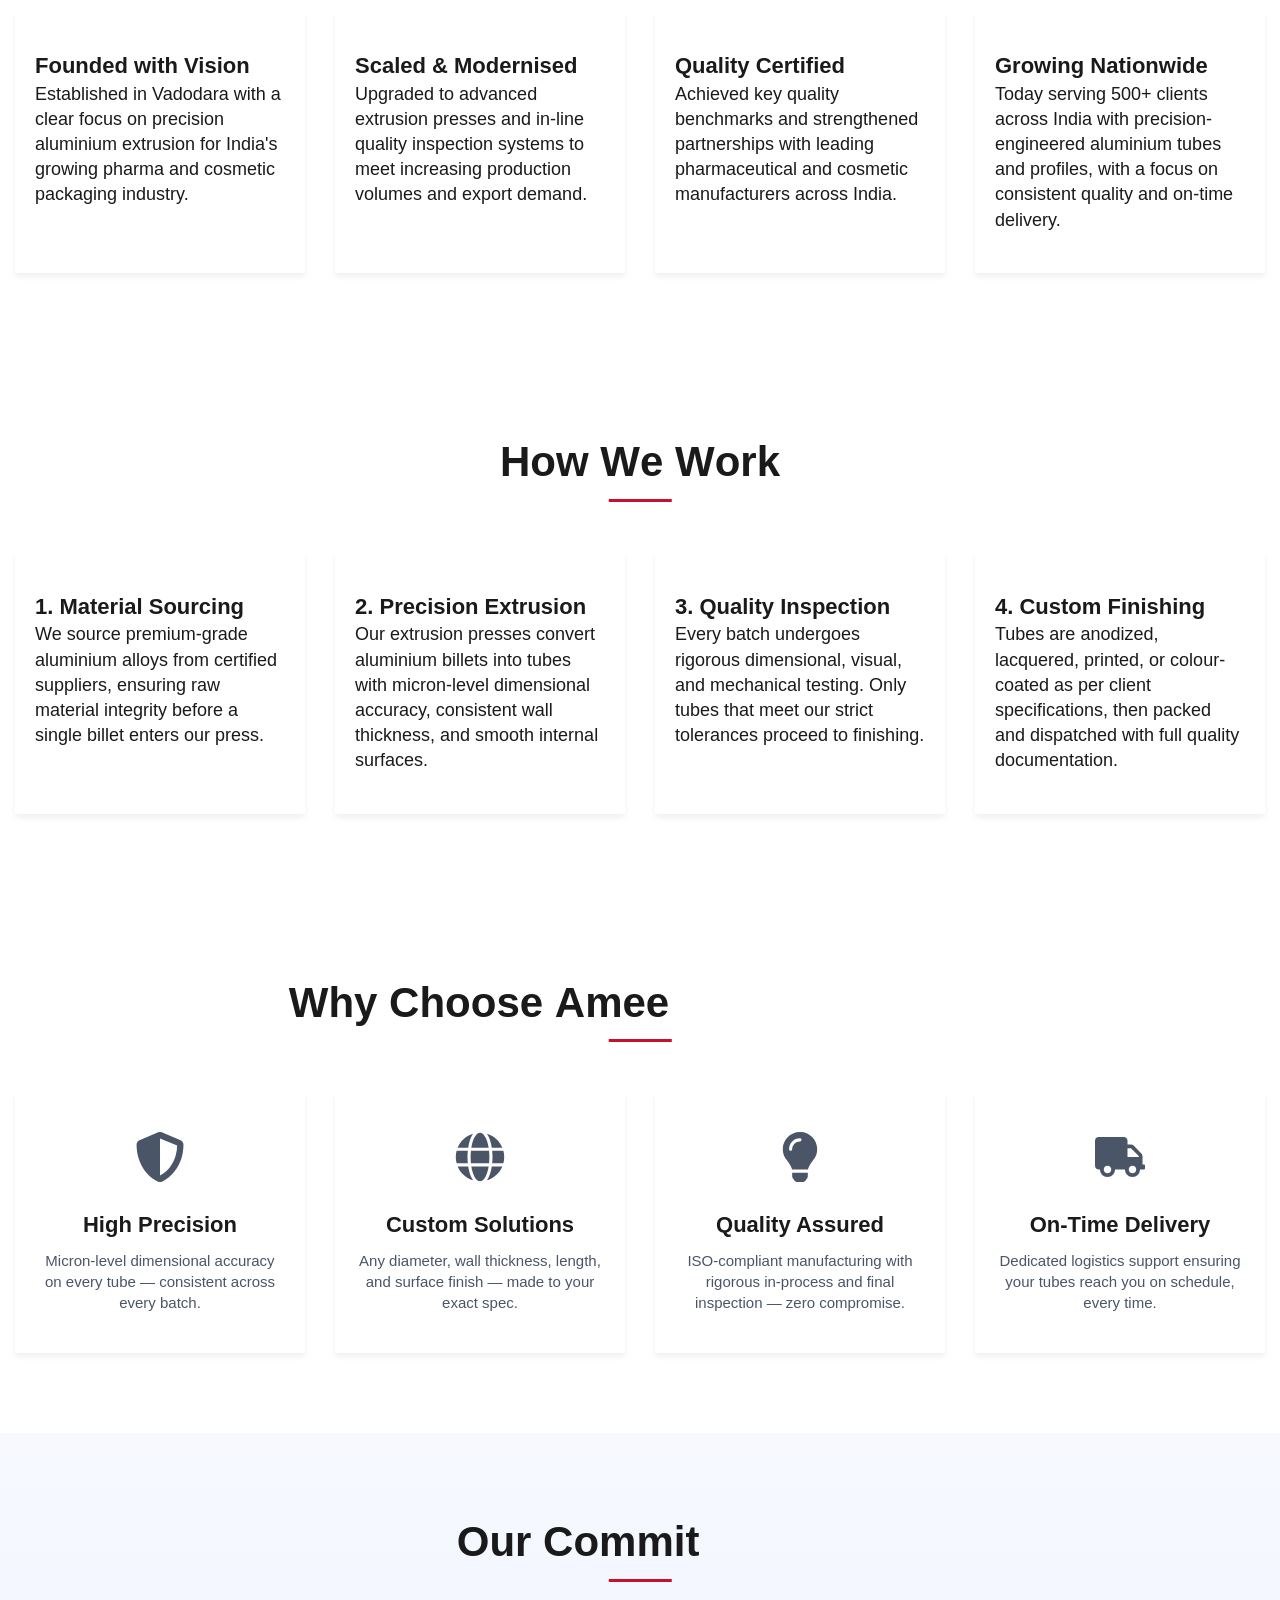
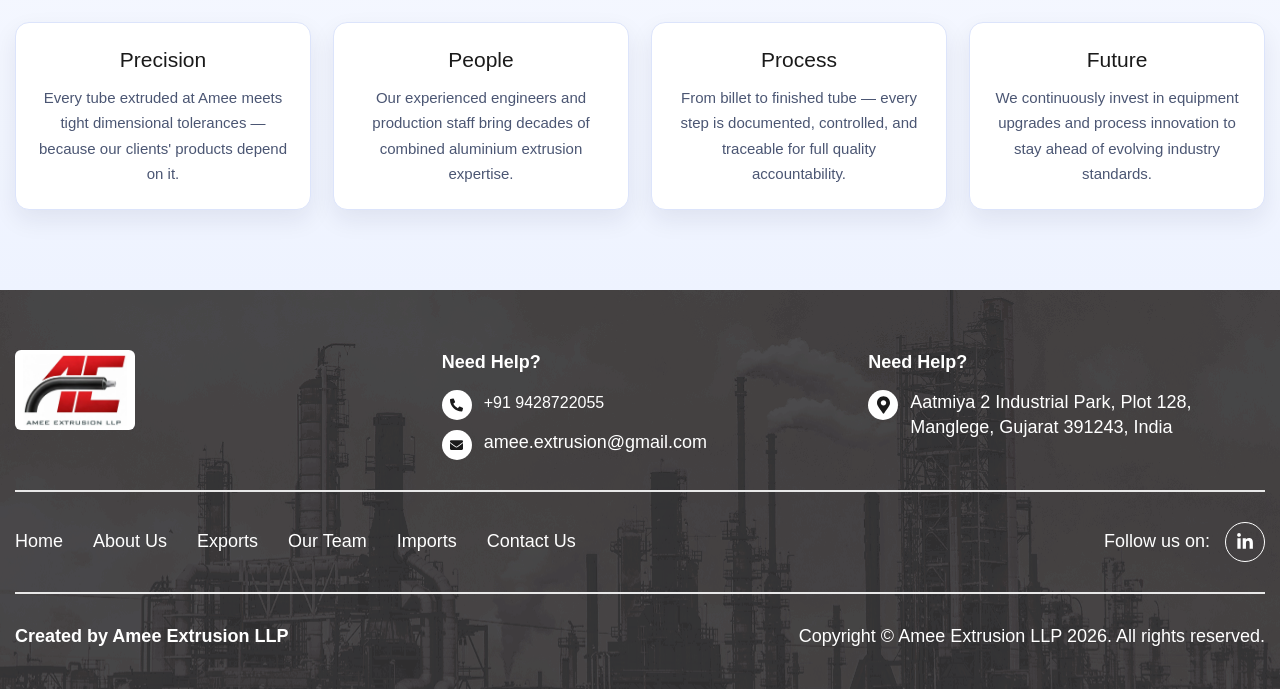
==== commit dbaac63c: "feat: replace branding, update contact details, and implement logo image handling across site files" ====
--- a/about.html
+++ b/about.html
@@ -1,799 +1,546 @@
 <!doctype html>
 <html lang="en">
-  <head>
-    <meta
-      charset="UTF-8"
-      name="viewport"
-      content="width=device-widh, initial-scale=1.0"
-    />
+
+<head>
+    <meta charset="UTF-8" name="viewport" content="width=device-widh, initial-scale=1.0" />
     <title>ABOUT</title>
 
     <!-- Link CSS file -->
-    <link
-      rel="stylesheet"
-      href="https://cdn.jsdelivr.net/npm/swiper@11/swiper-bundle.min.css"
-    />
+    <link rel="stylesheet" href="https://cdn.jsdelivr.net/npm/swiper@11/swiper-bundle.min.css" />
     <link rel="stylesheet" href="./CSS/style.css" />
-  </head>
-  <body>
+</head>
+
+<body>
     <!-- header start -->
     <header>
-      <div class="head-top">
-        <div class="container">
-          <div class="head-row">
-            <!-- Logo -->
-            <div class="head-col logo-col">
-              <div class="logo">
-                <a href="#">
-                  <svg
-                    width="136"
-                    height="37"
-                    viewBox="0 0 136 37"
-                    fill="none"
-                    xmlns="http://www.w3.org/2000/svg"
-                  >
-                    <path
-                      d="M43.5927 23.7409V10.8813H51.6942V12.6817H45.5768V16.3742H51.1798V18.1745H45.5768V21.9406H51.7861V23.7409H43.5927Z"
-                      fill="#5D3CBB"
-                    />
-                    <path
-                      d="M57.6573 23.9981C56.9102 23.9981 56.2182 23.8144 55.5814 23.447C54.9445 23.0795 54.4301 22.5529 54.0382 21.8671C53.6586 21.169 53.4687 20.3301 53.4687 19.3503V19.0747C53.4687 18.1072 53.6586 17.2744 54.0382 16.5763C54.4179 15.8782 54.9261 15.3454 55.563 14.978C56.1998 14.6106 56.8979 14.4269 57.6573 14.4269C58.2451 14.4269 58.735 14.5004 59.1269 14.6474C59.5311 14.7943 59.8618 14.9842 60.1189 15.2169C60.3761 15.4373 60.5721 15.67 60.7068 15.9149H61.0007V10.8813H62.8929V23.7409H61.0375V22.4549H60.7436C60.5109 22.8468 60.1557 23.202 59.678 23.5204C59.2127 23.8389 58.5391 23.9981 57.6573 23.9981ZM58.19 22.3447C59.0106 22.3447 59.6842 22.0814 60.2108 21.5548C60.7497 21.0281 61.0191 20.2749 61.0191 19.2952V19.1298C61.0191 18.1623 60.7558 17.4152 60.2292 16.8886C59.7025 16.362 59.0228 16.0986 58.19 16.0986C57.3817 16.0986 56.7081 16.362 56.1692 16.8886C55.6426 17.4152 55.3793 18.1623 55.3793 19.1298V19.2952C55.3793 20.2749 55.6426 21.0281 56.1692 21.5548C56.7081 22.0814 57.3817 22.3447 58.19 22.3447Z"
-                      fill="#5D3CBB"
-                    />
-                    <path
-                      d="M65.2375 19.2584V18.9829C65.2375 18.0276 65.4273 17.2131 65.807 16.5395C66.1989 15.866 66.7133 15.3454 67.3501 14.978C67.987 14.6106 68.6851 14.4269 69.4444 14.4269C70.3262 14.4269 70.9998 14.5922 71.4652 14.9229C71.9428 15.2536 72.2919 15.6088 72.5123 15.9884H72.8063V14.6841H74.6433V25.5963C74.6433 26.1475 74.478 26.5884 74.1473 26.919C73.8289 27.2497 73.388 27.415 72.8246 27.415H66.7255V25.7617H72.2368C72.5919 25.7617 72.7695 25.578 72.7695 25.2106V22.3263H72.4756C72.3409 22.5468 72.151 22.7734 71.9061 23.0061C71.6612 23.2388 71.3366 23.4286 70.9324 23.5756C70.5405 23.7225 70.0445 23.796 69.4444 23.796C68.6851 23.796 67.9809 23.6184 67.3318 23.2633C66.6949 22.8958 66.1867 22.3753 65.807 21.7017C65.4273 21.0159 65.2375 20.2015 65.2375 19.2584ZM69.9588 22.1426C70.7794 22.1426 71.453 21.8854 71.9796 21.3711C72.5185 20.8444 72.7879 20.1218 72.7879 19.2033V19.038C72.7879 18.0949 72.5246 17.3724 71.9979 16.8702C71.4713 16.3558 70.7916 16.0986 69.9588 16.0986C69.1505 16.0986 68.4769 16.3558 67.938 16.8702C67.4114 17.3724 67.1481 18.0949 67.1481 19.038V19.2033C67.1481 20.1218 67.4114 20.8444 67.938 21.3711C68.4769 21.8854 69.1505 22.1426 69.9588 22.1426Z"
-                      fill="#5D3CBB"
-                    />
-                    <path
-                      d="M81.581 23.9981C80.6625 23.9981 79.8603 23.8083 79.1745 23.4286C78.4886 23.0367 77.9497 22.4917 77.5578 21.7936C77.1782 21.0833 76.9883 20.2627 76.9883 19.3319V19.1115C76.9883 18.1684 77.1782 17.3479 77.5578 16.6498C77.9375 15.9394 78.4641 15.3944 79.1377 15.0148C79.8236 14.6229 80.6135 14.4269 81.5075 14.4269C82.3771 14.4269 83.1364 14.6229 83.7855 15.0148C84.4469 15.3944 84.9613 15.9272 85.3287 16.613C85.6961 17.2989 85.8798 18.1011 85.8798 19.0196V19.7361H78.9173C78.9418 20.5321 79.2051 21.169 79.7072 21.6466C80.2216 22.112 80.8585 22.3447 81.6178 22.3447C82.3281 22.3447 82.8609 22.1855 83.216 21.8671C83.5835 21.5486 83.8651 21.1812 84.0611 20.7648L85.6226 21.5731C85.4511 21.9161 85.2001 22.2774 84.8694 22.657C84.551 23.0367 84.1284 23.3551 83.6018 23.6123C83.0752 23.8695 82.4016 23.9981 81.581 23.9981ZM78.9356 18.2848H83.9509C83.9019 17.5989 83.6569 17.0662 83.216 16.6865C82.7751 16.2946 82.1995 16.0986 81.4892 16.0986C80.7788 16.0986 80.1971 16.2946 79.744 16.6865C79.3031 17.0662 79.0336 17.5989 78.9356 18.2848Z"
-                      fill="#5D3CBB"
-                    />
-                    <path
-                      d="M88.1024 23.7409V10.8813H90.0864V16.2272H90.3804L95.1751 10.8813H97.7654L91.9602 17.2193L97.9675 23.7409H95.3037L90.3804 18.2848H90.0864V23.7409H88.1024Z"
-                      fill="#5D3CBB"
-                    />
-                    <path
-                      d="M102.324 23.9981C101.675 23.9981 101.094 23.8879 100.579 23.6674C100.077 23.447 99.6729 23.1224 99.3667 22.6938C99.0727 22.2651 98.9258 21.7446 98.9258 21.1322C98.9258 20.5076 99.0727 19.9933 99.3667 19.5891C99.6729 19.1727 100.083 18.8604 100.598 18.6522C101.124 18.444 101.718 18.3399 102.379 18.3399H105.135V17.752C105.135 17.2254 104.976 16.8029 104.657 16.4844C104.339 16.166 103.849 16.0068 103.188 16.0068C102.539 16.0068 102.043 16.1599 101.7 16.4661C101.357 16.7722 101.13 17.1703 101.02 17.6602L99.2565 17.0907C99.4034 16.6008 99.6361 16.1599 99.9545 15.768C100.285 15.3638 100.72 15.0393 101.259 14.7943C101.798 14.5494 102.447 14.4269 103.206 14.4269C104.382 14.4269 105.307 14.727 105.98 15.3271C106.654 15.9272 106.991 16.7784 106.991 17.8806V21.6099C106.991 21.9773 107.162 22.161 107.505 22.161H108.276V23.7409H106.862C106.433 23.7409 106.084 23.6307 105.815 23.4102C105.545 23.1898 105.411 22.8897 105.411 22.51V22.4549H105.135C105.037 22.6386 104.89 22.853 104.694 23.0979C104.498 23.3429 104.21 23.5572 103.831 23.7409C103.451 23.9124 102.949 23.9981 102.324 23.9981ZM102.6 22.4366C103.359 22.4366 103.972 22.2222 104.437 21.7936C104.902 21.3527 105.135 20.7526 105.135 19.9933V19.8095H102.49C101.988 19.8095 101.583 19.9198 101.277 20.1402C100.971 20.3484 100.818 20.6607 100.818 21.0771C100.818 21.4935 100.977 21.8242 101.296 22.0691C101.614 22.3141 102.049 22.4366 102.6 22.4366Z"
-                      fill="#5D3CBB"
-                    />
-                    <path
-                      d="M110.116 23.7409V14.6841H111.972V15.7496H112.266C112.413 15.3699 112.645 15.0944 112.964 14.9229C113.294 14.7392 113.699 14.6474 114.176 14.6474H115.26V16.3558H114.103C113.49 16.3558 112.988 16.5273 112.596 16.8702C112.204 17.2009 112.008 17.7153 112.008 18.4134V23.7409H110.116Z"
-                      fill="#5D3CBB"
-                    />
-                    <path
-                      d="M120.619 23.7409C120.068 23.7409 119.627 23.5756 119.297 23.2449C118.978 22.9142 118.819 22.4733 118.819 21.9222V16.2824H116.32V14.6841H118.819V11.6897H120.711V14.6841H123.412V16.2824H120.711V21.5915C120.711 21.9589 120.883 22.1426 121.225 22.1426H123.118V23.7409H120.619Z"
-                      fill="#5D3CBB"
-                    />
-                    <rect
-                      x="16.8178"
-                      y="20.6"
-                      width="12.9856"
-                      height="12.9856"
-                      transform="rotate(-45 16.8178 20.6)"
-                      stroke="#5D3CBB"
-                      stroke-width="1.72226"
-                    />
-                    <rect
-                      x="16.8178"
-                      y="15.4"
-                      width="12.9856"
-                      height="12.9856"
-                      transform="rotate(-45 16.8178 15.4)"
-                      stroke="#5D3CBB"
-                      stroke-width="1.72226"
-                    />
-                  </svg>
-                </a>
-              </div>
-            </div>
-
-            <!-- Desktop Navigation -->
-            <div class="head-col nav-col">
-              <div class="head-main-dek head-top-nav">
-                <ul>
-              <li><a href="index.html">Home</a></li>
-              <li><a href="about.html">About Us</a></li>
-              <li><a href="product.html">Products</a></li>
-              <li><a href="team.html">Our Team</a></li>
-              <li><a href="contact.html">Contact Us</a></li>
-            </ul>
-              </div>
-            </div>
-
-            <!-- Contact -->
-            <div class="head-col contact-col">
-              <div class="contact">
-                <svg
-                  stroke="currentColor"
-                  fill="currentColor"
-                  viewBox="0 0 512 512"
-                  class="phone-icon"
-                  height="1em"
-                  width="1em"
-                >
-                  <path
-                    d="M497.39 361.8l-112-48a24 24 0 0 0-28 6.9l-49.6 60.6A370.66 370.66 0 0 1 130.6 204.11l60.6-49.6a23.94 23.94 0 0 0 6.9-28l-48-112A24.16 24.16 0 0 0 122.6.61l-104 24A24 24 0 0 0 0 48c0 256.5 207.9 464 464 464a24 24 0 0 0 23.4-18.6l24-104a24.29 24.29 0 0 0-14.01-27.6z"
-                  />
-                </svg>
-
-                <span class="number"><a href="tel:+911000000001">+91 1000000001</a></span>
-                <span class="number email-link">
-                  <a href="mailto:sales@eyewear.in">
-                    <svg
-                      stroke="currentColor"
-                      fill="currentColor"
-                      stroke-width="0"
-                      viewBox="0 0 512 512"
-                      class="email-icon"
-                      height="1em"
-                      width="1em"
-                      xmlns="http://www.w3.org/2000/svg"
-                    >
-                      <path
-                        d="M502.3 190.8c3.9-3.1 9.7-.2 9.7 4.7V400c0 26.5-21.5 48-48 48H48c-26.5 0-48-21.5-48-48V195.6c0-5 5.7-7.8 9.7-4.7 22.4 17.4 52.1 39.5 154.1 113.6 21.1 15.4 56.7 47.8 92.2 47.6 35.7.3 72-32.8 92.3-47.6 102-74.1 131.6-96.3 154-113.7zM256 320c23.2.4 56.6-29.2 73.4-41.4 132.7-96.3 142.8-104.7 173.4-128.7 5.8-4.5 9.2-11.5 9.2-18.9v-19c0-26.5-21.5-48-48-48H48C21.5 64 0 85.5 0 112v19c0 7.4 3.4 14.3 9.2 18.9 30.6 23.9 40.7 32.4 173.4 128.7 16.8 12.2 50.2 41.8 73.4 41.4z"
-                      ></path>
-                    </svg>
-                    <span>sales@eyewear.in</span>
-                  </a>
-                </span>
-              </div>
-            </div>
-          </div>
-        </div>
-      </div>
-
-      <!-- Main Navigation -->
-      <div class="head-main">
-        <div class="container">
-          <div class="mob-only">
-            <div class="head-main-mob">
-              <div class="logo">
-                <a href="#">
-                  <svg
-                    width="136"
-                    height="37"
-                    viewBox="0 0 136 37"
-                    fill="none"
-                    xmlns="http://www.w3.org/2000/svg"
-                  >
-                    <path
-                      d="M43.5927 23.7409V10.8813H51.6942V12.6817H45.5768V16.3742H51.1798V18.1745H45.5768V21.9406H51.7861V23.7409H43.5927Z"
-                      fill="#5D3CBB"
-                    />
-                    <path
-                      d="M57.6573 23.9981C56.9102 23.9981 56.2182 23.8144 55.5814 23.447C54.9445 23.0795 54.4301 22.5529 54.0382 21.8671C53.6586 21.169 53.4687 20.3301 53.4687 19.3503V19.0747C53.4687 18.1072 53.6586 17.2744 54.0382 16.5763C54.4179 15.8782 54.9261 15.3454 55.563 14.978C56.1998 14.6106 56.8979 14.4269 57.6573 14.4269C58.2451 14.4269 58.735 14.5004 59.1269 14.6474C59.5311 14.7943 59.8618 14.9842 60.1189 15.2169C60.3761 15.4373 60.5721 15.67 60.7068 15.9149H61.0007V10.8813H62.8929V23.7409H61.0375V22.4549H60.7436C60.5109 22.8468 60.1557 23.202 59.678 23.5204C59.2127 23.8389 58.5391 23.9981 57.6573 23.9981ZM58.19 22.3447C59.0106 22.3447 59.6842 22.0814 60.2108 21.5548C60.7497 21.0281 61.0191 20.2749 61.0191 19.2952V19.1298C61.0191 18.1623 60.7558 17.4152 60.2292 16.8886C59.7025 16.362 59.0228 16.0986 58.19 16.0986C57.3817 16.0986 56.7081 16.362 56.1692 16.8886C55.6426 17.4152 55.3793 18.1623 55.3793 19.1298V19.2952C55.3793 20.2749 55.6426 21.0281 56.1692 21.5548C56.7081 22.0814 57.3817 22.3447 58.19 22.3447Z"
-                      fill="#5D3CBB"
-                    />
-                    <path
-                      d="M65.2375 19.2584V18.9829C65.2375 18.0276 65.4273 17.2131 65.807 16.5395C66.1989 15.866 66.7133 15.3454 67.3501 14.978C67.987 14.6106 68.6851 14.4269 69.4444 14.4269C70.3262 14.4269 70.9998 14.5922 71.4652 14.9229C71.9428 15.2536 72.2919 15.6088 72.5123 15.9884H72.8063V14.6841H74.6433V25.5963C74.6433 26.1475 74.478 26.5884 74.1473 26.919C73.8289 27.2497 73.388 27.415 72.8246 27.415H66.7255V25.7617H72.2368C72.5919 25.7617 72.7695 25.578 72.7695 25.2106V22.3263H72.4756C72.3409 22.5468 72.151 22.7734 71.9061 23.0061C71.6612 23.2388 71.3366 23.4286 70.9324 23.5756C70.5405 23.7225 70.0445 23.796 69.4444 23.796C68.6851 23.796 67.9809 23.6184 67.3318 23.2633C66.6949 22.8958 66.1867 22.3753 65.807 21.7017C65.4273 21.0159 65.2375 20.2015 65.2375 19.2584ZM69.9588 22.1426C70.7794 22.1426 71.453 21.8854 71.9796 21.3711C72.5185 20.8444 72.7879 20.1218 72.7879 19.2033V19.038C72.7879 18.0949 72.5246 17.3724 71.9979 16.8702C71.4713 16.3558 70.7916 16.0986 69.9588 16.0986C69.1505 16.0986 68.4769 16.3558 67.938 16.8702C67.4114 17.3724 67.1481 18.0949 67.1481 19.038V19.2033C67.1481 20.1218 67.4114 20.8444 67.938 21.3711C68.4769 21.8854 69.1505 22.1426 69.9588 22.1426Z"
-                      fill="#5D3CBB"
-                    />
-                    <path
-                      d="M81.581 23.9981C80.6625 23.9981 79.8603 23.8083 79.1745 23.4286C78.4886 23.0367 77.9497 22.4917 77.5578 21.7936C77.1782 21.0833 76.9883 20.2627 76.9883 19.3319V19.1115C76.9883 18.1684 77.1782 17.3479 77.5578 16.6498C77.9375 15.9394 78.4641 15.3944 79.1377 15.0148C79.8236 14.6229 80.6135 14.4269 81.5075 14.4269C82.3771 14.4269 83.1364 14.6229 83.7855 15.0148C84.4469 15.3944 84.9613 15.9272 85.3287 16.613C85.6961 17.2989 85.8798 18.1011 85.8798 19.0196V19.7361H78.9173C78.9418 20.5321 79.2051 21.169 79.7072 21.6466C80.2216 22.112 80.8585 22.3447 81.6178 22.3447C82.3281 22.3447 82.8609 22.1855 83.216 21.8671C83.5835 21.5486 83.8651 21.1812 84.0611 20.7648L85.6226 21.5731C85.4511 21.9161 85.2001 22.2774 84.8694 22.657C84.551 23.0367 84.1284 23.3551 83.6018 23.6123C83.0752 23.8695 82.4016 23.9981 81.581 23.9981ZM78.9356 18.2848H83.9509C83.9019 17.5989 83.6569 17.0662 83.216 16.6865C82.7751 16.2946 82.1995 16.0986 81.4892 16.0986C80.7788 16.0986 80.1971 16.2946 79.744 16.6865C79.3031 17.0662 79.0336 17.5989 78.9356 18.2848Z"
-                      fill="#5D3CBB"
-                    />
-                    <path
-                      d="M88.1024 23.7409V10.8813H90.0864V16.2272H90.3804L95.1751 10.8813H97.7654L91.9602 17.2193L97.9675 23.7409H95.3037L90.3804 18.2848H90.0864V23.7409H88.1024Z"
-                      fill="#5D3CBB"
-                    />
-                    <path
-                      d="M102.324 23.9981C101.675 23.9981 101.094 23.8879 100.579 23.6674C100.077 23.447 99.6729 23.1224 99.3667 22.6938C99.0727 22.2651 98.9258 21.7446 98.9258 21.1322C98.9258 20.5076 99.0727 19.9933 99.3667 19.5891C99.6729 19.1727 100.083 18.8604 100.598 18.6522C101.124 18.444 101.718 18.3399 102.379 18.3399H105.135V17.752C105.135 17.2254 104.976 16.8029 104.657 16.4844C104.339 16.166 103.849 16.0068 103.188 16.0068C102.539 16.0068 102.043 16.1599 101.7 16.4661C101.357 16.7722 101.13 17.1703 101.02 17.6602L99.2565 17.0907C99.4034 16.6008 99.6361 16.1599 99.9545 15.768C100.285 15.3638 100.72 15.0393 101.259 14.7943C101.798 14.5494 102.447 14.4269 103.206 14.4269C104.382 14.4269 105.307 14.727 105.98 15.3271C106.654 15.9272 106.991 16.7784 106.991 17.8806V21.6099C106.991 21.9773 107.162 22.161 107.505 22.161H108.276V23.7409H106.862C106.433 23.7409 106.084 23.6307 105.815 23.4102C105.545 23.1898 105.411 22.8897 105.411 22.51V22.4549H105.135C105.037 22.6386 104.89 22.853 104.694 23.0979C104.498 23.3429 104.21 23.5572 103.831 23.7409C103.451 23.9124 102.949 23.9981 102.324 23.9981ZM102.6 22.4366C103.359 22.4366 103.972 22.2222 104.437 21.7936C104.902 21.3527 105.135 20.7526 105.135 19.9933V19.8095H102.49C101.988 19.8095 101.583 19.9198 101.277 20.1402C100.971 20.3484 100.818 20.6607 100.818 21.0771C100.818 21.4935 100.977 21.8242 101.296 22.0691C101.614 22.3141 102.049 22.4366 102.6 22.4366Z"
-                      fill="#5D3CBB"
-                    />
-                    <path
-                      d="M110.116 23.7409V14.6841H111.972V15.7496H112.266C112.413 15.3699 112.645 15.0944 112.964 14.9229C113.294 14.7392 113.699 14.6474 114.176 14.6474H115.26V16.3558H114.103C113.49 16.3558 112.988 16.5273 112.596 16.8702C112.204 17.2009 112.008 17.7153 112.008 18.4134V23.7409H110.116Z"
-                      fill="#5D3CBB"
-                    />
-                    <path
-                      d="M120.619 23.7409C120.068 23.7409 119.627 23.5756 119.297 23.2449C118.978 22.9142 118.819 22.4733 118.819 21.9222V16.2824H116.32V14.6841H118.819V11.6897H120.711V14.6841H123.412V16.2824H120.711V21.5915C120.711 21.9589 120.883 22.1426 121.225 22.1426H123.118V23.7409H120.619Z"
-                      fill="#5D3CBB"
-                    />
-                    <rect
-                      x="16.8178"
-                      y="20.6"
-                      width="12.9856"
-                      height="12.9856"
-                      transform="rotate(-45 16.8178 20.6)"
-                      stroke="#5D3CBB"
-                      stroke-width="1.72226"
-                    />
-                    <rect
-                      x="16.8178"
-                      y="15.4"
-                      width="12.9856"
-                      height="12.9856"
-                      transform="rotate(-45 16.8178 15.4)"
-                      stroke="#5D3CBB"
-                      stroke-width="1.72226"
-                    />
-                  </svg>
-                </a>
-              </div>
-              <div class="toggle-icon">
-                <div class="open">
-                  <svg
-                    stroke="currentColor"
-                    fill="currentColor"
-                    stroke-width="0"
-                    viewBox="0 0 448 512"
-                    height="1em"
-                    width="1em"
-                    xmlns="http://www.w3.org/2000/svg"
-                  >
-                    <path
-                      d="M16 132h416c8.837 0 16-7.163 16-16V76c0-8.837-7.163-16-16-16H16C7.163 60 0 67.163 0 76v40c0 8.837 7.163 16 16 16zm0 160h416c8.837 0 16-7.163 16-16v-40c0-8.837-7.163-16-16-16H16c-8.837 0-16 7.163-16 16v40c0 8.837 7.163 16 16 16zm0 160h416c8.837 0 16-7.163 16-16v-40c0-8.837-7.163-16-16-16H16c-8.837 0-16 7.163-16 16v40c0 8.837 7.163 16 16 16z"
-                    ></path>
-                  </svg>
-                </div>
-                <div class="close">
-                  <svg
-                    stroke="currentColor"
-                    fill="currentColor"
-                    stroke-width="0"
-                    viewBox="0 0 352 512"
-                    height="1em"
-                    width="1em"
-                    xmlns="http://www.w3.org/2000/svg"
-                  >
-                    <path
-                      d="M242.72 256l100.07-100.07c12.28-12.28 12.28-32.19 0-44.48l-22.24-22.24c-12.28-12.28-32.19-12.28-44.48 0L176 189.28 75.93 89.21c-12.28-12.28-32.19-12.28-44.48 0L9.21 111.45c-12.28 12.28-12.28 32.19 0 44.48L109.28 256 9.21 356.07c-12.28 12.28-12.28 32.19 0 44.48l22.24 22.24c12.28 12.28 32.2 12.28 44.48 0L176 322.72l100.07 100.07c12.28 12.28 32.2 12.28 44.48 0l22.24-22.24c12.28-12.28 12.28-32.19 0-44.48L242.72 256z"
-                    ></path>
-                  </svg>
-                </div>
-              </div>
-              <div class="side-bar">
-                <ul>
-                  <li><a href="index.html">Home</a></li>
-                  <li><a href="about.html">About Us</a></li>
-                  <li><a href="product.html">Products</a></li>
-                  <li><a href="team.html">Our Team</a></li>
-                  <li><a href="contact.html">Contact Us</a></li>
-                </ul>
-                <div class="side-contact">
-                  <a href="tel:+911000000001">
-                    <svg
-                      stroke="currentColor"
-                      fill="currentColor"
-                      viewBox="0 0 512 512"
-                      class="side-contact-icon"
-                      height="1em"
-                      width="1em"
-                    >
-                      <path
-                        d="M497.39 361.8l-112-48a24 24 0 0 0-28 6.9l-49.6 60.6A370.66 370.66 0 0 1 130.6 204.11l60.6-49.6a23.94 23.94 0 0 0 6.9-28l-48-112A24.16 24.16 0 0 0 122.6.61l-104 24A24 24 0 0 0 0 48c0 256.5 207.9 464 464 464a24 24 0 0 0 23.4-18.6l24-104a24.29 24.29 0 0 0-14.01-27.6z"
-                      />
-                    </svg>
-                    <span>+91 1000000001</span>
-                  </a>
-                  <a href="mailto:sales@eyewear.in">
-                    <svg
-                      stroke="currentColor"
-                      fill="currentColor"
-                      stroke-width="0"
-                      viewBox="0 0 512 512"
-                      class="side-contact-icon"
-                      height="1em"
-                      width="1em"
-                      xmlns="http://www.w3.org/2000/svg"
-                    >
-                      <path
-                        d="M502.3 190.8c3.9-3.1 9.7-.2 9.7 4.7V400c0 26.5-21.5 48-48 48H48c-26.5 0-48-21.5-48-48V195.6c0-5 5.7-7.8 9.7-4.7 22.4 17.4 52.1 39.5 154.1 113.6 21.1 15.4 56.7 47.8 92.2 47.6 35.7.3 72-32.8 92.3-47.6 102-74.1 131.6-96.3 154-113.7zM256 320c23.2.4 56.6-29.2 73.4-41.4 132.7-96.3 142.8-104.7 173.4-128.7 5.8-4.5 9.2-11.5 9.2-18.9v-19c0-26.5-21.5-48-48-48H48C21.5 64 0 85.5 0 112v19c0 7.4 3.4 14.3 9.2 18.9 30.6 23.9 40.7 32.4 173.4 128.7 16.8 12.2 50.2 41.8 73.4 41.4z"
-                      ></path>
-                    </svg>
-                    <span>sales@eyewear.in</span>
-                  </a>
-                </div>
-              </div>
-            </div>
-          </div>
-        </div>
-      </div>
+        <div class="head-top">
+            <div class="container">
+                <div class="head-row">
+                    <!-- Logo -->
+                    <div class="head-col logo-col">
+                        <div class="logo">
+                            <a href="index.html"><img src="img/amee_logo.jpeg" alt="Amee Extrusion LLP"
+                                    class="logo-img"></a>
+                        </div>
+                    </div>
+
+                    <!-- Desktop Navigation -->
+                    <div class="head-col nav-col">
+                        <div class="head-main-dek head-top-nav">
+                            <ul>
+                                <li><a href="index.html">Home</a></li>
+                                <li><a href="about.html">About Us</a></li>
+                                <li><a href="product.html">Products</a></li>
+                                <li><a href="team.html">Our Team</a></li>
+                                <li><a href="contact.html">Contact Us</a></li>
+                            </ul>
+                        </div>
+                    </div>
+
+                    <!-- Contact -->
+                    <div class="head-col contact-col">
+                        <div class="contact">
+                            <svg stroke="currentColor" fill="currentColor" viewBox="0 0 512 512" class="phone-icon"
+                                height="1em" width="1em">
+                                <path
+                                    d="M497.39 361.8l-112-48a24 24 0 0 0-28 6.9l-49.6 60.6A370.66 370.66 0 0 1 130.6 204.11l60.6-49.6a23.94 23.94 0 0 0 6.9-28l-48-112A24.16 24.16 0 0 0 122.6.61l-104 24A24 24 0 0 0 0 48c0 256.5 207.9 464 464 464a24 24 0 0 0 23.4-18.6l24-104a24.29 24.29 0 0 0-14.01-27.6z" />
+                            </svg>
+
+                            <span class="number"><a href="tel:+919428722055">+91 9428722055</a></span>
+                            <span class="number email-link">
+                                <a href="mailto:amee.extrusion@gmail.com">
+                                    <svg stroke="currentColor" fill="currentColor" stroke-width="0"
+                                        viewBox="0 0 512 512" class="email-icon" height="1em" width="1em"
+                                        xmlns="http://www.w3.org/2000/svg">
+                                        <path
+                                            d="M502.3 190.8c3.9-3.1 9.7-.2 9.7 4.7V400c0 26.5-21.5 48-48 48H48c-26.5 0-48-21.5-48-48V195.6c0-5 5.7-7.8 9.7-4.7 22.4 17.4 52.1 39.5 154.1 113.6 21.1 15.4 56.7 47.8 92.2 47.6 35.7.3 72-32.8 92.3-47.6 102-74.1 131.6-96.3 154-113.7zM256 320c23.2.4 56.6-29.2 73.4-41.4 132.7-96.3 142.8-104.7 173.4-128.7 5.8-4.5 9.2-11.5 9.2-18.9v-19c0-26.5-21.5-48-48-48H48C21.5 64 0 85.5 0 112v19c0 7.4 3.4 14.3 9.2 18.9 30.6 23.9 40.7 32.4 173.4 128.7 16.8 12.2 50.2 41.8 73.4 41.4z">
+                                        </path>
+                                    </svg>
+                                    <span>amee.extrusion@gmail.com</span>
+                                </a>
+                            </span>
+                        </div>
+                    </div>
+                </div>
+            </div>
+        </div>
+
+        <!-- Main Navigation -->
+        <div class="head-main">
+            <div class="container">
+                <div class="mob-only">
+                    <div class="head-main-mob">
+                        <div class="logo">
+                            <a href="index.html"><img src="img/amee_logo.jpeg" alt="Amee Extrusion LLP"
+                                    class="logo-img"></a>
+                        </div>
+                        <div class="toggle-icon">
+                            <div class="open">
+                                <svg stroke="currentColor" fill="currentColor" stroke-width="0" viewBox="0 0 448 512"
+                                    height="1em" width="1em" xmlns="http://www.w3.org/2000/svg">
+                                    <path
+                                        d="M16 132h416c8.837 0 16-7.163 16-16V76c0-8.837-7.163-16-16-16H16C7.163 60 0 67.163 0 76v40c0 8.837 7.163 16 16 16zm0 160h416c8.837 0 16-7.163 16-16v-40c0-8.837-7.163-16-16-16H16c-8.837 0-16 7.163-16 16v40c0 8.837 7.163 16 16 16zm0 160h416c8.837 0 16-7.163 16-16v-40c0-8.837-7.163-16-16-16H16c-8.837 0-16 7.163-16 16v40c0 8.837 7.163 16 16 16z">
+                                    </path>
+                                </svg>
+                            </div>
+                            <div class="close">
+                                <svg stroke="currentColor" fill="currentColor" stroke-width="0" viewBox="0 0 352 512"
+                                    height="1em" width="1em" xmlns="http://www.w3.org/2000/svg">
+                                    <path
+                                        d="M242.72 256l100.07-100.07c12.28-12.28 12.28-32.19 0-44.48l-22.24-22.24c-12.28-12.28-32.19-12.28-44.48 0L176 189.28 75.93 89.21c-12.28-12.28-32.19-12.28-44.48 0L9.21 111.45c-12.28 12.28-12.28 32.19 0 44.48L109.28 256 9.21 356.07c-12.28 12.28-12.28 32.19 0 44.48l22.24 22.24c12.28 12.28 32.2 12.28 44.48 0L176 322.72l100.07 100.07c12.28 12.28 32.2 12.28 44.48 0l22.24-22.24c12.28-12.28 12.28-32.19 0-44.48L242.72 256z">
+                                    </path>
+                                </svg>
+                            </div>
+                        </div>
+                        <div class="side-bar">
+                            <ul>
+                                <li><a href="index.html">Home</a></li>
+                                <li><a href="about.html">About Us</a></li>
+                                <li><a href="product.html">Products</a></li>
+                                <li><a href="team.html">Our Team</a></li>
+                                <li><a href="contact.html">Contact Us</a></li>
+                            </ul>
+                            <div class="side-contact">
+                                <a href="tel:+919428722055">
+                                    <svg stroke="currentColor" fill="currentColor" viewBox="0 0 512 512"
+                                        class="side-contact-icon" height="1em" width="1em">
+                                        <path
+                                            d="M497.39 361.8l-112-48a24 24 0 0 0-28 6.9l-49.6 60.6A370.66 370.66 0 0 1 130.6 204.11l60.6-49.6a23.94 23.94 0 0 0 6.9-28l-48-112A24.16 24.16 0 0 0 122.6.61l-104 24A24 24 0 0 0 0 48c0 256.5 207.9 464 464 464a24 24 0 0 0 23.4-18.6l24-104a24.29 24.29 0 0 0-14.01-27.6z" />
+                                    </svg>
+                                    <span>+91 9428722055</span>
+                                </a>
+                                <a href="mailto:amee.extrusion@gmail.com">
+                                    <svg stroke="currentColor" fill="currentColor" stroke-width="0"
+                                        viewBox="0 0 512 512" class="side-contact-icon" height="1em" width="1em"
+                                        xmlns="http://www.w3.org/2000/svg">
+                                        <path
+                                            d="M502.3 190.8c3.9-3.1 9.7-.2 9.7 4.7V400c0 26.5-21.5 48-48 48H48c-26.5 0-48-21.5-48-48V195.6c0-5 5.7-7.8 9.7-4.7 22.4 17.4 52.1 39.5 154.1 113.6 21.1 15.4 56.7 47.8 92.2 47.6 35.7.3 72-32.8 92.3-47.6 102-74.1 131.6-96.3 154-113.7zM256 320c23.2.4 56.6-29.2 73.4-41.4 132.7-96.3 142.8-104.7 173.4-128.7 5.8-4.5 9.2-11.5 9.2-18.9v-19c0-26.5-21.5-48-48-48H48C21.5 64 0 85.5 0 112v19c0 7.4 3.4 14.3 9.2 18.9 30.6 23.9 40.7 32.4 173.4 128.7 16.8 12.2 50.2 41.8 73.4 41.4z">
+                                        </path>
+                                    </svg>
+                                    <span>amee.extrusion@gmail.com</span>
+                                </a>
+                            </div>
+                        </div>
+                    </div>
+                </div>
+            </div>
+        </div>
     </header>
     <!-- header end -->
 
     <!-- banner start -->
     <section class="main-section about-banner">
-      <div class="container">
-        <div class="section-inner">
-          <!-- Title -->
-          <div class="box-title" data-aos="fade-up">
-            <h2 class="split-fade">Building Trust Through Excellence & Innovation</h2>
-          </div>
-
-          <!-- Description -->
-          <div class="banner-desc" data-aos="fade-up">
-            <p>
-              EdgeKart is built on quality-first thinking, transparent service,
-              and practical innovation. We create dependable packaging
-              solutions that help businesses move safely and grow confidently.
-            </p>
-          </div>
-
-          <!-- Breadcrumb -->
-          <div class="banner-breadcrumb" data-aos="fade-up">
-            <a href="#">Home</a>
-            <span>/</span>
-            <span class="active">About Us</span>
-          </div>
-        </div>
-      </div>
+        <div class="container">
+            <div class="section-inner">
+                <!-- Title -->
+                <div class="box-title" data-aos="fade-up">
+                    <h2 class="split-fade">Building Trust Through Excellence & Innovation</h2>
+                </div>
+
+                <!-- Description -->
+                <div class="banner-desc" data-aos="fade-up">
+                    <p>
+                        Amee Extrusion LLP is built on precision engineering, strict quality control,
+                        and a deep understanding of aluminium metallurgy. We manufacture dependable
+                        aluminium extrusion solutions that help pharma, cosmetic, and industrial
+                        businesses package with confidence.
+                    </p>
+                </div>
+
+                <!-- Breadcrumb -->
+                <div class="banner-breadcrumb" data-aos="fade-up">
+                    <a href="#">Home</a>
+                    <span>/</span>
+                    <span class="active">About Us</span>
+                </div>
+            </div>
+        </div>
     </section>
 
     <!-- banner end -->
 
     <!-- about start -->
     <div class="about-sec spacing">
-      <div class="container">
-        <div class="about-title" data-aos="fade-up">
-          <h2 class="split-fade">About Us</h2>
-        </div>
-        <div class="about-sub">
-          <div class="about-l">
-            <div class="about-ln" data-aos="fade-up">
-              <div class="about-img">
-                <img
-                  src="https://243745664.fs1.hubspotusercontent-na2.net/hubfs/243745664/bnr2.jpg"
-                />
-              </div>
-            </div>
-          </div>
-          <div class="about-r">
-            <div class="about-rn" data-aos="fade-up">
-              <div class="about-desc">
-                <p>
-                  Founded with a simple goal to deliver packaging people can
-                  trust, EdgeKart combines modern manufacturing with strict
-                  quality checks at every stage.
-                </p>
-                <p>
-                  Our mission is to provide durable, customized, and
-                  cost-effective packaging for industries that need consistency,
-                  speed, and scale.
-                </p>
-                <p>
-                  What makes us different is our practical approach: we listen
-                  first, recommend the right solution, and deliver on time with
-                  full accountability.
-                </p>
-              </div>
-            </div>
-          </div>
-        </div>
-      </div>
+        <div class="container">
+            <div class="about-title" data-aos="fade-up">
+                <h2 class="split-fade">About Us</h2>
+            </div>
+            <div class="about-sub">
+                <div class="about-l">
+                    <div class="about-ln" data-aos="fade-up">
+                        <div class="about-img">
+                            <img src="https://243745664.fs1.hubspotusercontent-na2.net/hubfs/243745664/bnr2.jpg" />
+                        </div>
+                    </div>
+                </div>
+                <div class="about-r">
+                    <div class="about-rn" data-aos="fade-up">
+                        <div class="about-desc">
+                            <p>
+                                Founded in Vadodara, Gujarat, <strong>Amee Extrusion LLP</strong> is a manufacturer of
+                                precision
+                                aluminium collapsible tubes. We serve the pharmaceutical, cosmetic, food, and
+                                industrial sectors with consistently high-quality aluminium solutions.
+                            </p>
+                            <br>
+                            <p>
+                                Our state-of-the-art extrusion presses, paired with rigorous in-process quality checks,
+                                allow us to
+                                produce tubes with micron-level dimensional accuracy. We offer a wide range of
+                                diameters, volumes, and
+                                surface finishes.
+                            </p>
+                            <br>
+                            <p>
+                                What sets us apart is our ability to customise — whether it's a specific diameter,
+                                a specialised lacquer, or a printed surface. We engineer each tube to meet your exact
+                                application
+                                requirements.
+                            </p>
+                        </div>
+                    </div>
+                </div>
+            </div>
+        </div>
     </div>
     <!-- about end -->
 
     <!-- journey start -->
     <section class="main-section spacing">
-      <div class="container">
-        <div class="section-inner">
-          <div class="box-title" data-aos="fade-up">
-            <h2 class="split-fade">Our Journey</h2>
-          </div>
-
-          <div class="why-grid">
-            <div class="why-col">
-              <div class="why-col-inner" data-aos="fade-up">
-                <h3>Started with Purpose</h3>
-                <p>
-                  Began with a clear focus on reliable packaging and practical
-                  customer support.
-                </p>
-              </div>
-            </div>
-            <div class="why-col">
-              <div class="why-col-inner" data-aos="fade-up">
-                <h3>Built for Scale</h3>
-                <p>
-                  Expanded capacity and process controls to serve bulk
-                  industrial requirements.
-                </p>
-              </div>
-            </div>
-            <div class="why-col">
-              <div class="why-col-inner" data-aos="fade-up">
-                <h3>Trusted by Clients</h3>
-                <p>
-                  Strengthened long-term partnerships through quality, speed,
-                  and transparent communication.
-                </p>
-              </div>
-            </div>
-            <div class="why-col">
-              <div class="why-col-inner" data-aos="fade-up">
-                <h3>Future Ready</h3>
-                <p>
-                  Continuing to improve with better systems, smarter planning,
-                  and customer-first service.
-                </p>
-              </div>
-            </div>
-          </div>
-        </div>
-      </div>
+        <div class="container">
+            <div class="section-inner">
+                <div class="box-title" data-aos="fade-up">
+                    <h2 class="split-fade">Our Journey</h2>
+                </div>
+
+                <div class="why-grid">
+                    <div class="why-col">
+                        <div class="why-col-inner" data-aos="fade-up">
+                            <h3>Founded with Vision</h3>
+                            <p>Established in Vadodara with a clear focus on precision aluminium extrusion for India's
+                                growing pharma
+                                and cosmetic packaging industry.</p>
+                        </div>
+                    </div>
+                    <div class="why-col">
+                        <div class="why-col-inner" data-aos="fade-up">
+                            <h3>Scaled &amp; Modernised</h3>
+                            <p>Upgraded to advanced extrusion presses and in-line quality inspection systems to meet
+                                increasing
+                                production volumes and export demand.</p>
+                        </div>
+                    </div>
+                    <div class="why-col">
+                        <div class="why-col-inner" data-aos="fade-up">
+                            <h3>Quality Certified</h3>
+                            <p>Achieved key quality benchmarks and strengthened partnerships with leading pharmaceutical
+                                and cosmetic
+                                manufacturers across India.</p>
+                        </div>
+                    </div>
+                    <div class="why-col">
+                        <div class="why-col-inner" data-aos="fade-up">
+                            <h3>Growing Nationwide</h3>
+                            <p>Today serving 500+ clients across India with precision-engineered aluminium tubes and
+                                profiles, with a
+                                focus on consistent quality and on-time delivery.</p>
+                        </div>
+                    </div>
+                </div>
+            </div>
+        </div>
     </section>
     <!-- journey end -->
 
     <!-- process start -->
     <section class="main-section spacing">
-      <div class="container">
-        <div class="section-inner">
-          <div class="box-title" data-aos="fade-up">
-            <h2 class="split-fade">How We Work</h2>
-          </div>
-          <div class="why-grid">
-            <div class="why-col">
-              <div class="why-col-inner" data-aos="fade-up">
-                <h3>1. Understand</h3>
-                <p>We first understand your material, usage, and quantity needs.</p>
-              </div>
-            </div>
-            <div class="why-col">
-              <div class="why-col-inner" data-aos="fade-up">
-                <h3>2. Customize</h3>
-                <p>We recommend the right bag size, fabric, and strength.</p>
-              </div>
-            </div>
-            <div class="why-col">
-              <div class="why-col-inner" data-aos="fade-up">
-                <h3>3. Deliver</h3>
-                <p>Every order is quality-checked and delivered on schedule.</p>
-              </div>
-            </div>
-            <div class="why-col">
-              <div class="why-col-inner" data-aos="fade-up">
-                <h3>4. Support</h3>
-                <p>Our team stays available after delivery for smooth repeat orders.</p>
-              </div>
-            </div>
-          </div>
-        </div>
-      </div>
+        <div class="container">
+            <div class="section-inner">
+                <div class="box-title" data-aos="fade-up">
+                    <h2 class="split-fade">How We Work</h2>
+                </div>
+                <div class="why-grid">
+                    <div class="why-col">
+                        <div class="why-col-inner" data-aos="fade-up">
+                            <h3>1. Material Sourcing</h3>
+                            <p>We source premium-grade aluminium alloys from certified suppliers, ensuring raw material
+                                integrity
+                                before a single billet enters our press.</p>
+                        </div>
+                    </div>
+                    <div class="why-col">
+                        <div class="why-col-inner" data-aos="fade-up">
+                            <h3>2. Precision Extrusion</h3>
+                            <p>Our extrusion presses convert aluminium billets into tubes with micron-level dimensional
+                                accuracy,
+                                consistent wall thickness, and smooth internal surfaces.</p>
+                        </div>
+                    </div>
+                    <div class="why-col">
+                        <div class="why-col-inner" data-aos="fade-up">
+                            <h3>3. Quality Inspection</h3>
+                            <p>Every batch undergoes rigorous dimensional, visual, and mechanical testing. Only tubes
+                                that meet our
+                                strict tolerances proceed to finishing.</p>
+                        </div>
+                    </div>
+                    <div class="why-col">
+                        <div class="why-col-inner" data-aos="fade-up">
+                            <h3>4. Custom Finishing</h3>
+                            <p>Tubes are anodized, lacquered, printed, or colour-coated as per client specifications,
+                                then packed and
+                                dispatched with full quality documentation.</p>
+                        </div>
+                    </div>
+                </div>
+            </div>
+        </div>
     </section>
     <!-- process end -->
 
     <!-- why choose four column start -->
     <section class="main-section why-choose spacing">
-      <div class="container">
-        <div class="section-inner">
-          <!-- Title -->
-          <div class="box-title" data-aos="fade-up">
-            <h2 class="split-fade">Why Choose Swati Industries?</h2>
-          </div>
-
-          <!-- Grid -->
-          <div class="why-grid">
-            <div class="why-col">
-              <div class="why-col-inner" data-aos="fade-up">
-                <div class="why-icon">
-                  <svg
-                    stroke="currentColor"
-                    fill="currentColor"
-                    stroke-width="0"
-                    viewBox="0 0 512 512"
-                    height="1em"
-                    width="1em"
-                    xmlns="http://www.w3.org/2000/svg"
-                  >
-                    <path
-                      d="M466.5 83.7l-192-80a48.15 48.15 0 0 0-36.9 0l-192 80C27.7 91.1 16 108.6 16 128c0 198.5 114.5 335.7 221.5 380.3 11.8 4.9 25.1 4.9 36.9 0C360.1 472.6 496 349.3 496 128c0-19.4-11.7-36.9-29.5-44.3zM256.1 446.3l-.1-381 175.9 73.3c-3.3 151.4-82.1 261.1-175.8 307.7z"
-                    ></path>
-                  </svg>
-                </div>
-                <h3>Quality You Can Trust</h3>
-              </div>
-            </div>
-
-            <div class="why-col">
-              <div class="why-col-inner" data-aos="fade-up">
-                <div class="why-icon">
-                  <svg
-                    stroke="currentColor"
-                    fill="currentColor"
-                    stroke-width="0"
-                    viewBox="0 0 496 512"
-                    height="1em"
-                    width="1em"
-                    xmlns="http://www.w3.org/2000/svg"
-                  >
-                    <path
-                      d="M336.5 160C322 70.7 287.8 8 248 8s-74 62.7-88.5 152h177zM152 256c0 22.2 1.2 43.5 3.3 64h185.3c2.1-20.5 3.3-41.8 3.3-64s-1.2-43.5-3.3-64H155.3c-2.1 20.5-3.3 41.8-3.3 64zm324.7-96c-28.6-67.9-86.5-120.4-158-141.6 24.4 33.8 41.2 84.7 50 141.6h108zM177.2 18.4C105.8 39.6 47.8 92.1 19.3 160h108c8.7-56.9 25.5-107.8 49.9-141.6zM487.4 192H372.7c2.1 21 3.3 42.5 3.3 64s-1.2 43-3.3 64h114.6c5.5-20.5 8.6-41.8 8.6-64s-3.1-43.5-8.5-64zM120 256c0-21.5 1.2-43 3.3-64H8.6C3.2 212.5 0 233.8 0 256s3.2 43.5 8.6 64h114.6c-2-21-3.2-42.5-3.2-64zm39.5 96c14.5 89.3 48.7 152 88.5 152s74-62.7 88.5-152h-177zm159.3 141.6c71.4-21.2 129.4-73.7 158-141.6h-108c-8.8 56.9-25.6 107.8-50 141.6zM19.3 352c28.6 67.9 86.5 120.4 158 141.6-24.4-33.8-41.2-84.7-50-141.6h-108z"
-                    ></path>
-                  </svg>
-                </div>
-                <h3>Global Reach, Local Touch</h3>
-              </div>
-            </div>
-
-            <div class="why-col">
-              <div class="why-col-inner" data-aos="fade-up">
-                <div class="why-icon">
-                  <svg
-                    stroke="currentColor"
-                    fill="currentColor"
-                    stroke-width="0"
-                    viewBox="0 0 352 512"
-                    height="1em"
-                    width="1em"
-                    xmlns="http://www.w3.org/2000/svg"
-                  >
-                    <path
-                      d="M96.06 454.35c.01 6.29 1.87 12.45 5.36 17.69l17.09 25.69a31.99 31.99 0 0 0 26.64 14.28h61.71a31.99 31.99 0 0 0 26.64-14.28l17.09-25.69a31.989 31.989 0 0 0 5.36-17.69l.04-38.35H96.01l.05 38.35zM0 176c0 44.37 16.45 84.85 43.56 115.78 16.52 18.85 42.36 58.23 52.21 91.45.04.26.07.52.11.78h160.24c.04-.26.07-.51.11-.78 9.85-33.22 35.69-72.6 52.21-91.45C335.55 260.85 352 220.37 352 176 352 78.61 272.91-.3 175.45 0 73.44.31 0 82.97 0 176zm176-80c-44.11 0-80 35.89-80 80 0 8.84-7.16 16-16 16s-16-7.16-16-16c0-61.76 50.24-112 112-112 8.84 0 16 7.16 16 16s-7.16 16-16 16z"
-                    ></path>
-                  </svg>
-                </div>
-                <h3>Innovation & Customization</h3>
-              </div>
-            </div>
-
-            <div class="why-col">
-              <div class="why-col-inner" data-aos="fade-up">
-                <div class="why-icon">
-                  <svg
-                    stroke="currentColor"
-                    fill="currentColor"
-                    stroke-width="0"
-                    viewBox="0 0 640 512"
-                    height="1em"
-                    width="1em"
-                    xmlns="http://www.w3.org/2000/svg"
-                  >
-                    <path
-                      d="M624 352h-16V243.9c0-12.7-5.1-24.9-14.1-33.9L494 110.1c-9-9-21.2-14.1-33.9-14.1H416V48c0-26.5-21.5-48-48-48H48C21.5 0 0 21.5 0 48v320c0 26.5 21.5 48 48 48h16c0 53 43 96 96 96s96-43 96-96h128c0 53 43 96 96 96s96-43 96-96h48c8.8 0 16-7.2 16-16v-32c0-8.8-7.2-16-16-16zM160 464c-26.5 0-48-21.5-48-48s21.5-48 48-48 48 21.5 48 48-21.5 48-48 48zm320 0c-26.5 0-48-21.5-48-48s21.5-48 48-48 48 21.5 48 48-21.5 48-48 48zm80-208H416V144h44.1l99.9 99.9V256z"
-                    ></path>
-                  </svg>
-                </div>
-                <h3>Reliable & Timely Deliveries</h3>
-              </div>
-            </div>
-          </div>
-        </div>
-      </div>
+        <div class="container">
+            <div class="section-inner">
+                <!-- Title -->
+                <div class="box-title" data-aos="fade-up">
+                    <h2 class="split-fade">Why Choose Amee Extrusion LLP?</h2>
+                </div>
+
+                <!-- Grid -->
+                <div class="why-grid">
+                    <div class="why-col">
+                        <div class="why-col-inner" data-aos="fade-up">
+                            <div class="why-icon">
+                                <svg stroke="currentColor" fill="currentColor" stroke-width="0" viewBox="0 0 512 512"
+                                    height="1em" width="1em" xmlns="http://www.w3.org/2000/svg">
+                                    <path
+                                        d="M466.5 83.7l-192-80a48.15 48.15 0 0 0-36.9 0l-192 80C27.7 91.1 16 108.6 16 128c0 198.5 114.5 335.7 221.5 380.3 11.8 4.9 25.1 4.9 36.9 0C360.1 472.6 496 349.3 496 128c0-19.4-11.7-36.9-29.5-44.3zM256.1 446.3l-.1-381 175.9 73.3c-3.3 151.4-82.1 261.1-175.8 307.7z">
+                                    </path>
+                                </svg>
+                            </div>
+                            <h3>High Precision</h3>
+                            <p style="font-size:15px;color:#4a5568;margin-top:10px;">Micron-level dimensional accuracy
+                                on every tube —
+                                consistent across every batch.</p>
+                        </div>
+                    </div>
+
+                    <div class="why-col">
+                        <div class="why-col-inner" data-aos="fade-up">
+                            <div class="why-icon">
+                                <svg stroke="currentColor" fill="currentColor" stroke-width="0" viewBox="0 0 496 512"
+                                    height="1em" width="1em" xmlns="http://www.w3.org/2000/svg">
+                                    <path
+                                        d="M336.5 160C322 70.7 287.8 8 248 8s-74 62.7-88.5 152h177zM152 256c0 22.2 1.2 43.5 3.3 64h185.3c2.1-20.5 3.3-41.8 3.3-64s-1.2-43.5-3.3-64H155.3c-2.1 20.5-3.3 41.8-3.3 64zm324.7-96c-28.6-67.9-86.5-120.4-158-141.6 24.4 33.8 41.2 84.7 50 141.6h108zM177.2 18.4C105.8 39.6 47.8 92.1 19.3 160h108c8.7-56.9 25.5-107.8 49.9-141.6zM487.4 192H372.7c2.1 21 3.3 42.5 3.3 64s-1.2 43-3.3 64h114.6c5.5-20.5 8.6-41.8 8.6-64s-3.1-43.5-8.5-64zM120 256c0-21.5 1.2-43 3.3-64H8.6C3.2 212.5 0 233.8 0 256s3.2 43.5 8.6 64h114.6c-2-21-3.2-42.5-3.2-64zm39.5 96c14.5 89.3 48.7 152 88.5 152s74-62.7 88.5-152h-177zm159.3 141.6c71.4-21.2 129.4-73.7 158-141.6h-108c-8.8 56.9-25.6 107.8-50 141.6zM19.3 352c28.6 67.9 86.5 120.4 158 141.6-24.4-33.8-41.2-84.7-50-141.6h-108z">
+                                    </path>
+                                </svg>
+                            </div>
+                            <h3>Custom Solutions</h3>
+                            <p style="font-size:15px;color:#4a5568;margin-top:10px;">Any diameter, wall thickness,
+                                length, and surface finish — made to your exact spec.</p>
+                        </div>
+                    </div>
+
+                    <div class="why-col">
+                        <div class="why-col-inner" data-aos="fade-up">
+                            <div class="why-icon">
+                                <svg stroke="currentColor" fill="currentColor" stroke-width="0" viewBox="0 0 352 512"
+                                    height="1em" width="1em" xmlns="http://www.w3.org/2000/svg">
+                                    <path
+                                        d="M96.06 454.35c.01 6.29 1.87 12.45 5.36 17.69l17.09 25.69a31.99 31.99 0 0 0 26.64 14.28h61.71a31.99 31.99 0 0 0 26.64-14.28l17.09-25.69a31.989 31.989 0 0 0 5.36-17.69l.04-38.35H96.01l.05 38.35zM0 176c0 44.37 16.45 84.85 43.56 115.78 16.52 18.85 42.36 58.23 52.21 91.45.04.26.07.52.11.78h160.24c.04-.26.07-.51.11-.78 9.85-33.22 35.69-72.6 52.21-91.45C335.55 260.85 352 220.37 352 176 352 78.61 272.91-.3 175.45 0 73.44.31 0 82.97 0 176zm176-80c-44.11 0-80 35.89-80 80 0 8.84-7.16 16-16 16s-16-7.16-16-16c0-61.76 50.24-112 112-112 8.84 0 16 7.16 16 16s-7.16 16-16 16z">
+                                    </path>
+                                </svg>
+                            </div>
+                            <h3>Quality Assured</h3>
+                            <p style="font-size:15px;color:#4a5568;margin-top:10px;">ISO-compliant manufacturing with
+                                rigorous
+                                in-process and final inspection — zero compromise.</p>
+                        </div>
+                    </div>
+
+                    <div class="why-col">
+                        <div class="why-col-inner" data-aos="fade-up">
+                            <div class="why-icon">
+                                <svg stroke="currentColor" fill="currentColor" stroke-width="0" viewBox="0 0 640 512"
+                                    height="1em" width="1em" xmlns="http://www.w3.org/2000/svg">
+                                    <path
+                                        d="M624 352h-16V243.9c0-12.7-5.1-24.9-14.1-33.9L494 110.1c-9-9-21.2-14.1-33.9-14.1H416V48c0-26.5-21.5-48-48-48H48C21.5 0 0 21.5 0 48v320c0 26.5 21.5 48 48 48h16c0 53 43 96 96 96s96-43 96-96h128c0 53 43 96 96 96s96-43 96-96h48c8.8 0 16-7.2 16-16v-32c0-8.8-7.2-16-16-16zM160 464c-26.5 0-48-21.5-48-48s21.5-48 48-48 48 21.5 48 48-21.5 48-48 48zm320 0c-26.5 0-48-21.5-48-48s21.5-48 48-48 48 21.5 48 48-21.5 48-48 48zm80-208H416V144h44.1l99.9 99.9V256z">
+                                    </path>
+                                </svg>
+                            </div>
+                            <h3>On-Time Delivery</h3>
+                            <p style="font-size:15px;color:#4a5568;margin-top:10px;">Dedicated logistics support
+                                ensuring your tubes
+                                reach you on schedule, every time.</p>
+                        </div>
+                    </div>
+                </div>
+            </div>
+        </div>
     </section>
 
     <!-- why choose four column ens -->
 
-    
-<!-- studio notes start -->
-<section class="main-section insight-sec spacing">
-  <div class="container">
-    <div class="section-inner">
-      <div class="box-title" data-aos="fade-up">
-        <h2 class="split-fade">Studio Notes</h2>
-      </div>
-      <div class="insight-grid">
-        <article class="insight-card reveal-up"><h3>Vision</h3><p>Lorem ipsum dolor sit amet, consectetur adipiscing elit, sed do eiusmod tempor incididunt.</p></article>
-        <article class="insight-card reveal-up"><h3>People</h3><p>Ut labore et dolore magna aliqua. Ut enim ad minim veniam, quis nostrud exercitation.</p></article>
-        <article class="insight-card reveal-up"><h3>Process</h3><p>Duis aute irure dolor in reprehenderit in voluptate velit esse cillum dolore eu fugiat.</p></article>
-        <article class="insight-card reveal-up"><h3>Future</h3><p>Excepteur sint occaecat cupidatat non proident, sunt in culpa qui officia deserunt.</p></article>
-      </div>
-    </div>
-  </div>
-</section>
-<!-- studio notes end -->
-
-<!-- footer start -->
+
+    <!-- studio notes start -->
+    <section class="main-section insight-sec spacing">
+        <div class="container">
+            <div class="section-inner">
+                <div class="box-title" data-aos="fade-up">
+                    <h2 class="split-fade">Our Commitments</h2>
+                </div>
+                <div class="insight-grid">
+                    <article class="insight-card reveal-up">
+                        <h3>Precision</h3>
+                        <p>Every tube extruded at Amee meets tight dimensional tolerances — because our clients'
+                            products depend on
+                            it.</p>
+                    </article>
+                    <article class="insight-card reveal-up">
+                        <h3>People</h3>
+                        <p>Our experienced engineers and production staff bring decades of combined aluminium
+                            extrusion expertise.</p>
+                    </article>
+                    <article class="insight-card reveal-up">
+                        <h3>Process</h3>
+                        <p>From billet to finished tube — every step is documented, controlled, and traceable for full
+                            quality
+                            accountability.</p>
+                    </article>
+                    <article class="insight-card reveal-up">
+                        <h3>Future</h3>
+                        <p>We continuously invest in equipment upgrades and process innovation to stay ahead of evolving
+                            industry
+                            standards.</p>
+                    </article>
+                </div>
+            </div>
+        </div>
+    </section>
+    <!-- studio notes end -->
+
+    <!-- footer start -->
     <footer>
-      <div class="footer-sec">
-        <div class="container">
-          <div class="footer-sec-sub">
-            <div class="f-top">
-              <div class="f-topsub">
-                <div class="logo-letf">
-                  <div class="logo">
-                    <a href="#">
-                      <svg
-                        width="136"
-                        height="37"
-                        viewBox="0 0 136 37"
-                        fill="none"
-                        xmlns="http://www.w3.org/2000/svg"
-                      >
-                        <path
-                          d="M43.5927 23.7409V10.8813H51.6942V12.6817H45.5768V16.3742H51.1798V18.1745H45.5768V21.9406H51.7861V23.7409H43.5927Z"
-                          fill="#5D3CBB"
-                        ></path>
-                        <path
-                          d="M57.6573 23.9981C56.9102 23.9981 56.2182 23.8144 55.5814 23.447C54.9445 23.0795 54.4301 22.5529 54.0382 21.8671C53.6586 21.169 53.4687 20.3301 53.4687 19.3503V19.0747C53.4687 18.1072 53.6586 17.2744 54.0382 16.5763C54.4179 15.8782 54.9261 15.3454 55.563 14.978C56.1998 14.6106 56.8979 14.4269 57.6573 14.4269C58.2451 14.4269 58.735 14.5004 59.1269 14.6474C59.5311 14.7943 59.8618 14.9842 60.1189 15.2169C60.3761 15.4373 60.5721 15.67 60.7068 15.9149H61.0007V10.8813H62.8929V23.7409H61.0375V22.4549H60.7436C60.5109 22.8468 60.1557 23.202 59.678 23.5204C59.2127 23.8389 58.5391 23.9981 57.6573 23.9981ZM58.19 22.3447C59.0106 22.3447 59.6842 22.0814 60.2108 21.5548C60.7497 21.0281 61.0191 20.2749 61.0191 19.2952V19.1298C61.0191 18.1623 60.7558 17.4152 60.2292 16.8886C59.7025 16.362 59.0228 16.0986 58.19 16.0986C57.3817 16.0986 56.7081 16.362 56.1692 16.8886C55.6426 17.4152 55.3793 18.1623 55.3793 19.1298V19.2952C55.3793 20.2749 55.6426 21.0281 56.1692 21.5548C56.7081 22.0814 57.3817 22.3447 58.19 22.3447Z"
-                          fill="#5D3CBB"
-                        ></path>
-                        <path
-                          d="M65.2375 19.2584V18.9829C65.2375 18.0276 65.4273 17.2131 65.807 16.5395C66.1989 15.866 66.7133 15.3454 67.3501 14.978C67.987 14.6106 68.6851 14.4269 69.4444 14.4269C70.3262 14.4269 70.9998 14.5922 71.4652 14.9229C71.9428 15.2536 72.2919 15.6088 72.5123 15.9884H72.8063V14.6841H74.6433V25.5963C74.6433 26.1475 74.478 26.5884 74.1473 26.919C73.8289 27.2497 73.388 27.415 72.8246 27.415H66.7255V25.7617H72.2368C72.5919 25.7617 72.7695 25.578 72.7695 25.2106V22.3263H72.4756C72.3409 22.5468 72.151 22.7734 71.9061 23.0061C71.6612 23.2388 71.3366 23.4286 70.9324 23.5756C70.5405 23.7225 70.0445 23.796 69.4444 23.796C68.6851 23.796 67.9809 23.6184 67.3318 23.2633C66.6949 22.8958 66.1867 22.3753 65.807 21.7017C65.4273 21.0159 65.2375 20.2015 65.2375 19.2584ZM69.9588 22.1426C70.7794 22.1426 71.453 21.8854 71.9796 21.3711C72.5185 20.8444 72.7879 20.1218 72.7879 19.2033V19.038C72.7879 18.0949 72.5246 17.3724 71.9979 16.8702C71.4713 16.3558 70.7916 16.0986 69.9588 16.0986C69.1505 16.0986 68.4769 16.3558 67.938 16.8702C67.4114 17.3724 67.1481 18.0949 67.1481 19.038V19.2033C67.1481 20.1218 67.4114 20.8444 67.938 21.3711C68.4769 21.8854 69.1505 22.1426 69.9588 22.1426Z"
-                          fill="#5D3CBB"
-                        ></path>
-                        <path
-                          d="M81.581 23.9981C80.6625 23.9981 79.8603 23.8083 79.1745 23.4286C78.4886 23.0367 77.9497 22.4917 77.5578 21.7936C77.1782 21.0833 76.9883 20.2627 76.9883 19.3319V19.1115C76.9883 18.1684 77.1782 17.3479 77.5578 16.6498C77.9375 15.9394 78.4641 15.3944 79.1377 15.0148C79.8236 14.6229 80.6135 14.4269 81.5075 14.4269C82.3771 14.4269 83.1364 14.6229 83.7855 15.0148C84.4469 15.3944 84.9613 15.9272 85.3287 16.613C85.6961 17.2989 85.8798 18.1011 85.8798 19.0196V19.7361H78.9173C78.9418 20.5321 79.2051 21.169 79.7072 21.6466C80.2216 22.112 80.8585 22.3447 81.6178 22.3447C82.3281 22.3447 82.8609 22.1855 83.216 21.8671C83.5835 21.5486 83.8651 21.1812 84.0611 20.7648L85.6226 21.5731C85.4511 21.9161 85.2001 22.2774 84.8694 22.657C84.551 23.0367 84.1284 23.3551 83.6018 23.6123C83.0752 23.8695 82.4016 23.9981 81.581 23.9981ZM78.9356 18.2848H83.9509C83.9019 17.5989 83.6569 17.0662 83.216 16.6865C82.7751 16.2946 82.1995 16.0986 81.4892 16.0986C80.7788 16.0986 80.1971 16.2946 79.744 16.6865C79.3031 17.0662 79.0336 17.5989 78.9356 18.2848Z"
-                          fill="#5D3CBB"
-                        ></path>
-                        <path
-                          d="M88.1024 23.7409V10.8813H90.0864V16.2272H90.3804L95.1751 10.8813H97.7654L91.9602 17.2193L97.9675 23.7409H95.3037L90.3804 18.2848H90.0864V23.7409H88.1024Z"
-                          fill="#5D3CBB"
-                        ></path>
-                        <path
-                          d="M102.324 23.9981C101.675 23.9981 101.094 23.8879 100.579 23.6674C100.077 23.447 99.6729 23.1224 99.3667 22.6938C99.0727 22.2651 98.9258 21.7446 98.9258 21.1322C98.9258 20.5076 99.0727 19.9933 99.3667 19.5891C99.6729 19.1727 100.083 18.8604 100.598 18.6522C101.124 18.444 101.718 18.3399 102.379 18.3399H105.135V17.752C105.135 17.2254 104.976 16.8029 104.657 16.4844C104.339 16.166 103.849 16.0068 103.188 16.0068C102.539 16.0068 102.043 16.1599 101.7 16.4661C101.357 16.7722 101.13 17.1703 101.02 17.6602L99.2565 17.0907C99.4034 16.6008 99.6361 16.1599 99.9545 15.768C100.285 15.3638 100.72 15.0393 101.259 14.7943C101.798 14.5494 102.447 14.4269 103.206 14.4269C104.382 14.4269 105.307 14.727 105.98 15.3271C106.654 15.9272 106.991 16.7784 106.991 17.8806V21.6099C106.991 21.9773 107.162 22.161 107.505 22.161H108.276V23.7409H106.862C106.433 23.7409 106.084 23.6307 105.815 23.4102C105.545 23.1898 105.411 22.8897 105.411 22.51V22.4549H105.135C105.037 22.6386 104.89 22.853 104.694 23.0979C104.498 23.3429 104.21 23.5572 103.831 23.7409C103.451 23.9124 102.949 23.9981 102.324 23.9981ZM102.6 22.4366C103.359 22.4366 103.972 22.2222 104.437 21.7936C104.902 21.3527 105.135 20.7526 105.135 19.9933V19.8095H102.49C101.988 19.8095 101.583 19.9198 101.277 20.1402C100.971 20.3484 100.818 20.6607 100.818 21.0771C100.818 21.4935 100.977 21.8242 101.296 22.0691C101.614 22.3141 102.049 22.4366 102.6 22.4366Z"
-                          fill="#5D3CBB"
-                        ></path>
-                        <path
-                          d="M110.116 23.7409V14.6841H111.972V15.7496H112.266C112.413 15.3699 112.645 15.0944 112.964 14.9229C113.294 14.7392 113.699 14.6474 114.176 14.6474H115.26V16.3558H114.103C113.49 16.3558 112.988 16.5273 112.596 16.8702C112.204 17.2009 112.008 17.7153 112.008 18.4134V23.7409H110.116Z"
-                          fill="#5D3CBB"
-                        ></path>
-                        <path
-                          d="M120.619 23.7409C120.068 23.7409 119.627 23.5756 119.297 23.2449C118.978 22.9142 118.819 22.4733 118.819 21.9222V16.2824H116.32V14.6841H118.819V11.6897H120.711V14.6841H123.412V16.2824H120.711V21.5915C120.711 21.9589 120.883 22.1426 121.225 22.1426H123.118V23.7409H120.619Z"
-                          fill="#5D3CBB"
-                        ></path>
-                        <rect
-                          x="16.8178"
-                          y="20.6"
-                          width="12.9856"
-                          height="12.9856"
-                          transform="rotate(-45 16.8178 20.6)"
-                          stroke="#5D3CBB"
-                          stroke-width="1.72226"
-                        ></rect>
-                        <rect
-                          x="16.8178"
-                          y="15.4"
-                          width="12.9856"
-                          height="12.9856"
-                          transform="rotate(-45 16.8178 15.4)"
-                          stroke="#5D3CBB"
-                          stroke-width="1.72226"
-                        ></rect>
-                      </svg>
-                    </a>
-                  </div>
-                </div>
-                <div class="m-col">
-                  <div class="f-title"><h6>Need Help?</h6></div>
-                  <div class="f-row">
-                    <span class="f-icon">
-                      <svg
-                        stroke="currentColor"
-                        fill="currentColor"
-                        stroke-width="0"
-                        viewBox="0 0 512 512"
-                        class="footer-icon"
-                        height="1em"
-                        width="1em"
-                        xmlns="http://www.w3.org/2000/svg"
-                      >
-                        <path
-                          d="M497.39 361.8l-112-48a24 24 0 0 0-28 6.9l-49.6 60.6A370.66 370.66 0 0 1 130.6 204.11l60.6-49.6a23.94 23.94 0 0 0 6.9-28l-48-112A24.16 24.16 0 0 0 122.6.61l-104 24A24 24 0 0 0 0 48c0 256.5 207.9 464 464 464a24 24 0 0 0 23.4-18.6l24-104a24.29 24.29 0 0 0-14.01-27.6z"
-                        ></path>
-                      </svg>
-                    </span>
-                    <div class="f-text">
-                      <span class="number"><a href="#">+91 1000000001</a></span>
-                      <span class="number"><a href="#">+91 1043434341</a></span>
-                    </div>
-                  </div>
-                  <div class="f-row">
-                    <span class="f-icon">
-                      <svg
-                        stroke="currentColor"
-                        fill="currentColor"
-                        stroke-width="0"
-                        viewBox="0 0 512 512"
-                        class="footer-icon"
-                        height="1em"
-                        width="1em"
-                        xmlns="http://www.w3.org/2000/svg"
-                      >
-                        <path
-                          d="M502.3 190.8c3.9-3.1 9.7-.2 9.7 4.7V400c0 26.5-21.5 48-48 48H48c-26.5 0-48-21.5-48-48V195.6c0-5 5.7-7.8 9.7-4.7 22.4 17.4 52.1 39.5 154.1 113.6 21.1 15.4 56.7 47.8 92.2 47.6 35.7.3 72-32.8 92.3-47.6 102-74.1 131.6-96.3 154-113.7zM256 320c23.2.4 56.6-29.2 73.4-41.4 132.7-96.3 142.8-104.7 173.4-128.7 5.8-4.5 9.2-11.5 9.2-18.9v-19c0-26.5-21.5-48-48-48H48C21.5 64 0 85.5 0 112v19c0 7.4 3.4 14.3 9.2 18.9 30.6 23.9 40.7 32.4 173.4 128.7 16.8 12.2 50.2 41.8 73.4 41.4z"
-                        ></path>
-                      </svg>
-                    </span>
-                    <div class="f-text">
-                      <span class="mail"
-                        ><a href="#">sales@swatindustries.com</a></span
-                      >
-                    </div>
-                  </div>
-                </div>
-                <div class="r-col">
-                  <div class="f-title"><h6>Need Help?</h6></div>
-                  <div class="f-row">
-                    <span class="f-icon">
-                      <svg
-                        stroke="currentColor"
-                        fill="currentColor"
-                        stroke-width="0"
-                        viewBox="0 0 384 512"
-                        class="footer-icon"
-                        height="1em"
-                        width="1em"
-                        xmlns="http://www.w3.org/2000/svg"
-                      >
-                        <path
-                          d="M172.268 501.67C26.97 291.031 0 269.413 0 192 0 85.961 85.961 0 192 0s192 85.961 192 192c0 77.413-26.97 99.031-172.268 309.67-9.535 13.774-29.93 13.773-39.464 0zM192 272c44.183 0 80-35.817 80-80s-35.817-80-80-80-80 35.817-80 80 35.817 80 80 80z"
-                        ></path>
-                      </svg>
-                    </span>
-                    <div class="f-text">
-                      <span class="address"
-                        >5b, 4 maninagar Mavdi plot, Rajkot-360001, Gujarat,
-                        India</span
-                      >
-                    </div>
-                  </div>
-                </div>
-              </div>
-            </div>
-            <div class="f-middle">
-              <div class="f-middlesub">
-                <div class="left-menu">
-                  <ul>
-                    <li><a href="#">Home</a></li>
-                    <li><a href="#">About Us</a></li>
-                    <li><a href="#">Exports</a></li>
-                    <li><a href="#">Our Team</a></li>
-                    <li><a href="#">Imports</a></li>
-                    <li><a href="#">Contact Us</a></li>
-                  </ul>
-                </div>
-                <div class="right-menu">
-                  <div class="share">
-                    <span class="label">Follow us on:</span>
-                    <span class="link"
-                      ><a href="#"
-                        ><svg
-                          stroke="currentColor"
-                          fill="currentColor"
-                          stroke-width="0"
-                          viewBox="0 0 448 512"
-                          height="1em"
-                          width="1em"
-                          xmlns="http://www.w3.org/2000/svg"
-                        >
-                          <path
-                            d="M100.28 448H7.4V148.9h92.88zM53.79 108.1C24.09 108.1 0 83.5 0 53.8a53.79 53.79 0 0 1 107.58 0c0 29.7-24.1 54.3-53.79 54.3zM447.9 448h-92.68V302.4c0-34.7-.7-79.2-48.29-79.2-48.29 0-55.69 37.7-55.69 76.7V448h-92.78V148.9h89.08v40.8h1.3c12.4-23.5 42.69-48.3 87.88-48.3 94 0 111.28 61.9 111.28 142.3V448z"
-                          ></path></svg></a
-                    ></span>
-                  </div>
-                </div>
-              </div>
-            </div>
-            <div class="f-btm">
-              <div class="f-btmsub">
-                <div class="left-text">
-                  <a href="#">Created by DemoTech Pvt Ltd</a>
-                </div>
-                <div class="right-text">
-                  <div class="copyright-text">
-                    Copyright © Demo Industries 2026. All rights reserved.
-                  </div>
-                </div>
-              </div>
-            </div>
-          </div>
-        </div>
-      </div>
+        <div class="footer-sec">
+            <div class="container">
+                <div class="footer-sec-sub">
+                    <div class="f-top">
+                        <div class="f-topsub">
+                            <div class="logo-letf">
+                                <div class="logo">
+                                    <a href="index.html"><img src="img/amee_logo.jpeg" alt="Amee Extrusion LLP"
+                                            class="logo-img"></a>
+                                </div>
+                            </div>
+                            <div class="m-col">
+                                <div class="f-title">
+                                    <h6>Need Help?</h6>
+                                </div>
+                                <div class="f-row">
+                                    <span class="f-icon">
+                                        <svg stroke="currentColor" fill="currentColor" stroke-width="0"
+                                            viewBox="0 0 512 512" class="footer-icon" height="1em" width="1em"
+                                            xmlns="http://www.w3.org/2000/svg">
+                                            <path
+                                                d="M497.39 361.8l-112-48a24 24 0 0 0-28 6.9l-49.6 60.6A370.66 370.66 0 0 1 130.6 204.11l60.6-49.6a23.94 23.94 0 0 0 6.9-28l-48-112A24.16 24.16 0 0 0 122.6.61l-104 24A24 24 0 0 0 0 48c0 256.5 207.9 464 464 464a24 24 0 0 0 23.4-18.6l24-104a24.29 24.29 0 0 0-14.01-27.6z">
+                                            </path>
+                                        </svg>
+                                    </span>
+                                    <div class="f-text">
+                                        <span class="number"><a href="tel:+919428722055">+91 9428722055</a></span>
+                                    </div>
+                                </div>
+                                <div class="f-row">
+                                    <span class="f-icon">
+                                        <svg stroke="currentColor" fill="currentColor" stroke-width="0"
+                                            viewBox="0 0 512 512" class="footer-icon" height="1em" width="1em"
+                                            xmlns="http://www.w3.org/2000/svg">
+                                            <path
+                                                d="M502.3 190.8c3.9-3.1 9.7-.2 9.7 4.7V400c0 26.5-21.5 48-48 48H48c-26.5 0-48-21.5-48-48V195.6c0-5 5.7-7.8 9.7-4.7 22.4 17.4 52.1 39.5 154.1 113.6 21.1 15.4 56.7 47.8 92.2 47.6 35.7.3 72-32.8 92.3-47.6 102-74.1 131.6-96.3 154-113.7zM256 320c23.2.4 56.6-29.2 73.4-41.4 132.7-96.3 142.8-104.7 173.4-128.7 5.8-4.5 9.2-11.5 9.2-18.9v-19c0-26.5-21.5-48-48-48H48C21.5 64 0 85.5 0 112v19c0 7.4 3.4 14.3 9.2 18.9 30.6 23.9 40.7 32.4 173.4 128.7 16.8 12.2 50.2 41.8 73.4 41.4z">
+                                            </path>
+                                        </svg>
+                                    </span>
+                                    <div class="f-text">
+                                        <span class="mail"><a href="#">amee.extrusion@gmail.com</a></span>
+                                    </div>
+                                </div>
+                            </div>
+                            <div class="r-col">
+                                <div class="f-title">
+                                    <h6>Need Help?</h6>
+                                </div>
+                                <div class="f-row">
+                                    <span class="f-icon">
+                                        <svg stroke="currentColor" fill="currentColor" stroke-width="0"
+                                            viewBox="0 0 384 512" class="footer-icon" height="1em" width="1em"
+                                            xmlns="http://www.w3.org/2000/svg">
+                                            <path
+                                                d="M172.268 501.67C26.97 291.031 0 269.413 0 192 0 85.961 85.961 0 192 0s192 85.961 192 192c0 77.413-26.97 99.031-172.268 309.67-9.535 13.774-29.93 13.773-39.464 0zM192 272c44.183 0 80-35.817 80-80s-35.817-80-80-80-80 35.817-80 80 35.817 80 80 80z">
+                                            </path>
+                                        </svg>
+                                    </span>
+                                    <div class="f-text">
+                                        <span class="address">Aatmiya 2 Industrial Park, Plot 128, Manglege, Gujarat
+                                            391243,
+                                            India</span>
+                                    </div>
+                                </div>
+                            </div>
+                        </div>
+                    </div>
+                    <div class="f-middle">
+                        <div class="f-middlesub">
+                            <div class="left-menu">
+                                <ul>
+                                    <li><a href="#">Home</a></li>
+                                    <li><a href="#">About Us</a></li>
+                                    <li><a href="#">Exports</a></li>
+                                    <li><a href="#">Our Team</a></li>
+                                    <li><a href="#">Imports</a></li>
+                                    <li><a href="#">Contact Us</a></li>
+                                </ul>
+                            </div>
+                            <div class="right-menu">
+                                <div class="share">
+                                    <span class="label">Follow us on:</span>
+                                    <span class="link"><a href="#"><svg stroke="currentColor" fill="currentColor"
+                                                stroke-width="0" viewBox="0 0 448 512" height="1em" width="1em"
+                                                xmlns="http://www.w3.org/2000/svg">
+                                                <path
+                                                    d="M100.28 448H7.4V148.9h92.88zM53.79 108.1C24.09 108.1 0 83.5 0 53.8a53.79 53.79 0 0 1 107.58 0c0 29.7-24.1 54.3-53.79 54.3zM447.9 448h-92.68V302.4c0-34.7-.7-79.2-48.29-79.2-48.29 0-55.69 37.7-55.69 76.7V448h-92.78V148.9h89.08v40.8h1.3c12.4-23.5 42.69-48.3 87.88-48.3 94 0 111.28 61.9 111.28 142.3V448z">
+                                                </path>
+                                            </svg></a></span>
+                                </div>
+                            </div>
+                        </div>
+                    </div>
+                    <div class="f-btm">
+                        <div class="f-btmsub">
+                            <div class="left-text">
+                                <a href="#">Created by Amee Extrusion LLP</a>
+                            </div>
+                            <div class="right-text">
+                                <div class="copyright-text">
+                                    Copyright © Amee Extrusion LLP 2026. All rights reserved.
+                                </div>
+                            </div>
+                        </div>
+                    </div>
+                </div>
+            </div>
+        </div>
     </footer>
     <!-- footer end -->
 
     <!-- Link JS file -->
-    <script
-      src="https://cdnjs.cloudflare.com/ajax/libs/Swiper/11.0.5/swiper-bundle.min.js"
-      integrity="sha512-Ysw1DcK1P+uYLqprEAzNQJP+J4hTx4t/3X2nbVwszao8wD+9afLjBQYjz7Uk4ADP+Er++mJoScI42ueGtQOzEA=="
-      crossorigin="anonymous"
-      referrerpolicy="no-referrer"
-    ></script>
-    <script src="https://cdnjs.cloudflare.com/ajax/libs/aos/2.3.4/aos.js" integrity="sha512-A7AYk1fGKX6S2SsHywmPkrnzTZHrgiVT7GcQkLGDe2ev0aWb8zejytzS8wjo7PGEXKqJOrjQ4oORtnimIRZBtw==" crossorigin="anonymous" referrerpolicy="no-referrer"></script>
+    <script src="https://cdnjs.cloudflare.com/ajax/libs/Swiper/11.0.5/swiper-bundle.min.js"
+        integrity="sha512-Ysw1DcK1P+uYLqprEAzNQJP+J4hTx4t/3X2nbVwszao8wD+9afLjBQYjz7Uk4ADP+Er++mJoScI42ueGtQOzEA=="
+        crossorigin="anonymous" referrerpolicy="no-referrer"></script>
+    <script src="https://cdnjs.cloudflare.com/ajax/libs/aos/2.3.4/aos.js"
+        integrity="sha512-A7AYk1fGKX6S2SsHywmPkrnzTZHrgiVT7GcQkLGDe2ev0aWb8zejytzS8wjo7PGEXKqJOrjQ4oORtnimIRZBtw=="
+        crossorigin="anonymous" referrerpolicy="no-referrer"></script>
     <script src="JS/script.js"></script>
-  </body>
-</html>
-
-
-
-
-
-
-
-
-
-
-
-
-
-
+</body>
+
+</html>
--- a/CSS/style.css
+++ b/CSS/style.css
@@ -2,13 +2,18 @@
 
 @import url('https://cdnjs.cloudflare.com/ajax/libs/aos/2.3.4/aos.css');
 
-:root{
---white:#fff;
---black:#000;
---blue: #1d1b44;
---grey: #efefef;
---light:#fbfbfb;
---primary:#343638;
+:root {
+  --white: #fff;
+  --black: #000;
+  --blue: #1a1a1a;
+  /* near-black — body text & dark elements */
+  --accent: #C8102E;
+  /* brand red — AE monogram */
+  --accent-dark: #9b0d1e;
+  /* hover red */
+  --grey: #e8e8e8;
+  --light: #f5f5f5;
+  --primary: #4a5568;
 }
 
 /*global******************************************************************************************************/
@@ -20,6 +25,7 @@
   display: inline-block;
   position: relative;
 }
+
 
 .split-letter {
   display: inline-block;
@@ -32,476 +38,1724 @@
   opacity: 1;
   transform: translateY(0);
 }
-* {margin: 0;padding: 0;box-sizing: border-box;}
-h1, h2, h3, h4, h5, h6, .h1, .h2, .h3, .h3, .h4, .h5, .h6 {font-weight: 500;margin: 0;}
-body {font-family: "Space Grotesk", sans-serif;margin: 0;padding: 0;box-sizing: border-box;font-size: 18px; line-height: 1.4; font-weight: 400;color: var(--blue);}
-.container {max-width: 1320px;margin: 0 auto; padding:0 15px;}
-a {text-decoration: none;color: inherit;transition: all ease .2s; display:inline-flex; }
-a:hover {text-decoration: underline;}
-ul {margin: 0;padding: 0;list-style-type: none;}
-.logo svg path {fill: var(--blue);}
-.logo svg rect{stroke: var(--blue);}
-.bg{background-repeat: no-repeat; background-position: center center; background-size: cover;}
-.spacing{padding: 80px 0;}
-
-@media(max-width: 1080px){
-.spacing{padding: 60px 0;}
-}
-
-@media(max-width: 767px){
-.spacing{padding: 40px 0;}
+
+* {
+  margin: 0;
+  padding: 0;
+  box-sizing: border-box;
+}
+
+h1,
+h2,
+h3,
+h4,
+h5,
+h6,
+.h1,
+.h2,
+.h3,
+.h3,
+.h4,
+.h5,
+.h6 {
+  font-weight: 500;
+  margin: 0;
+}
+
+body {
+  font-family: "Space Grotesk", sans-serif;
+  margin: 0;
+  padding: 0;
+  box-sizing: border-box;
+  font-size: 18px;
+  line-height: 1.4;
+  font-weight: 400;
+  color: var(--blue);
+}
+
+.container {
+  max-width: 1320px;
+  margin: 0 auto;
+  padding: 0 15px;
+}
+
+a {
+  text-decoration: none;
+  color: inherit;
+  transition: all ease .2s;
+  display: inline-flex;
+}
+
+a:hover {
+  text-decoration: underline;
+}
+
+ul {
+  margin: 0;
+  padding: 0;
+  list-style-type: none;
+}
+
+.logo svg path {
+  fill: var(--blue);
+}
+
+.logo svg rect {
+  stroke: var(--blue);
+}
+
+.bg {
+  background-repeat: no-repeat;
+  background-position: center center;
+  background-size: cover;
+}
+
+.spacing {
+  padding: 80px 0;
+}
+
+/* Logo image */
+.logo-img {
+  width: 80px;
+  height: auto;
+  display: block;
+  object-fit: contain;
+}
+
+header .logo a:hover {
+  text-decoration: none;
+  opacity: 0.9;
+}
+
+footer .logo a:hover {
+  text-decoration: none;
+  opacity: 0.9;
+}
+
+footer .logo-img {
+  width: 120px;
+  border-radius: 6px;
+  padding: 4px 8px;
+  background: #fff;
+}
+
+
+
+
+@media(max-width: 1080px) {
+  .spacing {
+    padding: 60px 0;
+  }
+}
+
+@media(max-width: 767px) {
+  .spacing {
+    padding: 40px 0;
+  }
 }
 
 /*header footer******************************************************************************************************/
 
 /* header start */
-header {position: sticky;top: 0;z-index: 9999;background-color: var(--blue);}
-header .head-top {padding: 20px 0;background-color: var(--blue);transition: padding .25s ease, box-shadow .25s ease;}
-header .head-row {display: flex;flex-wrap: wrap;align-items: center;}
-header .head-col {width: calc(100% / 3);}
-header a.icon-link {display: flex;align-items: center;gap: 8px;}
-header .logo {text-align: center;line-height: 0;}
-header .logo svg path {fill: var(--white);}
-header .logo svg rect {stroke: var(--white);}
-header .logo-col .logo {text-align: left;}
-header .contact {display: flex;align-items: center;justify-content: flex-end;gap: 14px;width: 100%;}
-header .contact svg {margin-right: 5px;width: 13px;}
-header .contact svg path {fill: var(--white);}
-header .contact a:hover{text-decoration: underline;}
-header span.number + span.number {padding-left: 14px;}
-header span.number a {font-size: 14px;color: var(--white);}
-header .contact .number {display: inline-flex;align-items: center;}
-header .contact .number a {display: inline-flex;align-items: center;gap: 6px;}
-header .contact .email-link {padding-left: 0;}
-header .contact .email-icon {width: 13px;height: 13px;margin-right: 0;}
-header .contact .email-icon path {fill: var(--white);}
-header .head-top-nav ul {display: flex;align-items: center;justify-content: center;gap: 32px;}
-header .head-top-nav ul li a {color: var(--white);font-weight: 500;white-space: nowrap;}
+header {
+  position: sticky;
+  top: 0;
+  z-index: 9999;
+  background-color: #fff;
+  border-bottom: 3px solid var(--accent);
+  box-shadow: 0 2px 12px rgba(0, 0, 0, 0.08);
+}
+
+header .head-top {
+  padding: 20px 0;
+  background-color: #fff;
+  transition: padding .25s ease, box-shadow .25s ease;
+}
+
+header .head-row {
+  display: flex;
+  flex-wrap: wrap;
+  align-items: center;
+}
+
+header .head-col {
+  width: calc(100% / 3);
+}
+
+header a.icon-link {
+  display: flex;
+  align-items: center;
+  gap: 8px;
+}
+
+header .logo {
+  text-align: center;
+  line-height: 0;
+}
+
+header .logo svg path {
+  fill: var(--white);
+}
+
+header .logo svg rect {
+  stroke: var(--white);
+}
+
+header .logo-col .logo {
+  text-align: left;
+}
+
+header .contact {
+  display: flex;
+  align-items: center;
+  justify-content: flex-end;
+  gap: 14px;
+  width: 100%;
+}
+
+header .contact svg {
+  margin-right: 5px;
+  width: 13px;
+}
+
+header .contact svg path {
+  fill: #1a1a1a;
+}
+
+header .contact a:hover {
+  text-decoration: underline;
+}
+
+header span.number+span.number {
+  padding-left: 14px;
+}
+
+header span.number a {
+  font-size: 14px;
+  color: #1a1a1a;
+}
+
+header .contact .number {
+  display: inline-flex;
+  align-items: center;
+}
+
+header .contact .number a {
+  display: inline-flex;
+  align-items: center;
+  gap: 6px;
+}
+
+header .contact .email-link {
+  padding-left: 0;
+}
+
+header .contact .email-icon {
+  width: 13px;
+  height: 13px;
+  margin-right: 0;
+}
+
+header .contact .email-icon path {
+  fill: #1a1a1a;
+}
+
+header .head-top-nav ul {
+  display: flex;
+  align-items: center;
+  justify-content: center;
+  gap: 32px;
+}
+
+header .head-top-nav ul li a {
+  color: #1a1a1a;
+  font-weight: 500;
+  white-space: nowrap;
+}
+
 header .head-top-nav ul li a.current-page {
   text-decoration: underline;
   text-underline-offset: 6px;
   text-decoration-thickness: 2px;
-}
-header .head-main {display: none;}
-header .head-main {background-color: var(--blue);padding: 24px 0;}
-header .head-main-dek ul {display: flex;align-items: center;justify-content: center;gap: 40px;}
-header .head-main-dek ul li a {color: var(--white);font-weight: 500;white-space: nowrap;}
-header .head-main-dek ul li a:hover {text-decoration: underline;}
+  color: var(--accent);
+}
+
+header .head-main {
+  display: none;
+}
+
+header .head-main {
+  background-color: #fff;
+  padding: 24px 0;
+}
+
+header .head-main-dek ul {
+  display: flex;
+  align-items: center;
+  justify-content: center;
+  gap: 40px;
+}
+
+header .head-main-dek ul li a {
+  color: #1a1a1a;
+  font-weight: 500;
+  white-space: nowrap;
+}
+
+header .head-main-dek ul li a:hover {
+  text-decoration: underline;
+}
+
 header .head-main-dek ul li a.current-page {
   text-decoration: underline;
   text-underline-offset: 6px;
   text-decoration-thickness: 2px;
-}
-
-@media(min-width: 991px){
-header .head-main-mob {display: none;}
-}
-
-@media(min-width: 991px) and (max-width: 1440px){
-header .head-col.logo-col {width: 20%;}
-header .head-col.nav-col {width: 50%;}
-header .head-col.contact-col {width: 30%;}
-header .head-top-nav ul {gap: 18px;}
-header .head-top-nav ul li a {font-size: 15px;}
-header .contact {gap: 10px;}
-header span.number a {font-size: 13px;}
-}
-
-@media(max-width: 990px){
-header .head-main-dek {display: none;}
-header .head-main-mob {display: flex;align-items: center;justify-content: space-between;}
-header .head-main {display: block;background-color: var(--blue);padding: 20px 0;transition: padding .25s ease, box-shadow .25s ease;}
-header .head-top {display: none;}
-header .head-col:nth-child(2) {display: none;}
-header .head-col {width: calc(100% / 2);}
-header a.icon-link {color: var(--white);}
-header a.icon-link svg path {fill: var(--white);}
-header span.number a {color: var(--white);}
-header .contact svg path {fill: var(--white);}
-header .toggle-icon svg {width: 20px;height: 20px;}
-header .toggle-icon>div {line-height: 0;}
-header .open {display: block;}
-header .close {display: none;}
-header .active.open {display: none;}
-header .active.close {display: block;}
-header .toggle-icon {cursor: pointer;}
-header .toggle-icon svg path {fill: var(--white);}
-header .side-bar {position: absolute;top: 100%;width: 100%;height: max-content;right: 0;background-color: var(--blue);overflow :hidden;transition: all ease .5s; opacity: 0; visibility: hidden;padding: 20px 0;z-index: 9999;}
-header .side-bar ul li {padding: 5px 30px;display: flex;justify-content: center;}
-header .side-bar ul li a{color: var(--white);white-space: nowrap;}
-header .side-bar ul li a.current-page {
+  color: var(--accent);
+}
+
+@media(min-width: 991px) {
+  header .head-main-mob {
+    display: none;
+  }
+}
+
+@media(min-width: 991px) and (max-width: 1440px) {
+  header .head-col.logo-col {
+    width: 20%;
+  }
+
+  header .head-col.nav-col {
+    width: 50%;
+  }
+
+  header .head-col.contact-col {
+    width: 30%;
+  }
+
+  header .head-top-nav ul {
+    gap: 18px;
+  }
+
+  header .head-top-nav ul li a {
+    font-size: 15px;
+  }
+
+  header .contact {
+    gap: 10px;
+  }
+
+  header span.number a {
+    font-size: 13px;
+  }
+}
+
+@media(max-width: 990px) {
+  header .head-main-dek {
+    display: none;
+  }
+
+  header .head-main-mob {
+    display: flex;
+    align-items: center;
+    justify-content: space-between;
+  }
+
+  header .head-main {
+    display: block;
+    background-color: #fff;
+    padding: 20px 0;
+    transition: padding .25s ease, box-shadow .25s ease;
+  }
+
+  header .head-top {
+    display: none;
+  }
+
+  header .head-col:nth-child(2) {
+    display: none;
+  }
+
+  header .head-col {
+    width: calc(100% / 2);
+  }
+
+  header a.icon-link {
+    color: var(--white);
+  }
+
+  header a.icon-link svg path {
+    fill: var(--white);
+  }
+
+  header span.number a {
+    color: var(--white);
+  }
+
+  header .contact svg path {
+    fill: #1a1a1a;
+  }
+
+  header .toggle-icon svg {
+    width: 20px;
+    height: 20px;
+  }
+
+  header .toggle-icon>div {
+    line-height: 0;
+  }
+
+  header .open {
+    display: block;
+  }
+
+  header .close {
+    display: none;
+  }
+
+  header .active.open {
+    display: none;
+  }
+
+  header .active.close {
+    display: block;
+  }
+
+  header .toggle-icon {
+    cursor: pointer;
+  }
+
+  header .toggle-icon svg path {
+    fill: #1a1a1a;
+  }
+
+  header .side-bar {
+    position: absolute;
+    top: 100%;
+    width: 100%;
+    height: max-content;
+    right: 0;
+    background-color: #1a1a1a;
+    overflow: hidden;
+    transition: all ease .5s;
+    opacity: 0;
+    visibility: hidden;
+    padding: 20px 0;
+    z-index: 9999;
+  }
+
+  header .side-bar ul li {
+    padding: 5px 30px;
+    display: flex;
+    justify-content: center;
+  }
+
+  header .side-bar ul li a {
+    color: var(--white);
+    white-space: nowrap;
+  }
+
+  header .side-bar ul li a.current-page {
+    text-decoration: underline;
+    text-underline-offset: 6px;
+    text-decoration-thickness: 2px;
+  }
+
+  header .side-bar ul li+li {
+    margin-top: 20px;
+  }
+
+  header .side-contact {
+    margin-top: 18px;
+    padding-top: 16px;
+    border-top: 1px solid rgba(255, 255, 255, .25);
+  }
+
+  header .side-contact a {
+    display: flex;
+    justify-content: center;
+    align-items: center;
+    gap: 8px;
+    color: var(--white);
+    font-size: 14px;
+  }
+
+  header .side-contact a .side-contact-icon {
+    width: 13px;
+    height: 13px;
+    flex: 0 0 13px;
+  }
+
+  header .side-contact a .side-contact-icon path {
+    fill: var(--white);
+  }
+
+  header .side-contact a+a {
+    margin-top: 10px;
+  }
+
+  header .side-bar.active {
+    opacity: 1;
+    visibility: visible;
+  }
+}
+
+header.is-scrolled .head-top {
+  padding: 6px 0;
+  box-shadow: 0 6px 20px rgba(0, 0, 0, .18);
+}
+
+header.is-scrolled .head-main {
+  padding: 6px 0;
+  box-shadow: 0 6px 20px rgba(0, 0, 0, .18);
+}
+
+@media(max-width: 575px) {
+  header .head-col {
+    width: 100%;
+  }
+
+  header .contact {
+    justify-content: flex-end;
+    padding-top: 10px;
+  }
+}
+
+/* header end */
+
+/* insight section */
+.insight-sec {
+  background: linear-gradient(180deg, #f7f9ff 0%, #eef3ff 100%);
+}
+
+.insight-sec .section-inner {
+  text-align: center;
+}
+
+.insight-grid {
+  display: grid;
+  grid-template-columns: repeat(4, 1fr);
+  gap: 22px;
+  margin-top: 26px;
+}
+
+.insight-card {
+  background: var(--white);
+  border: 1px solid #dce4fb;
+  border-radius: 14px;
+  padding: 22px;
+  box-shadow: 0 10px 24px rgba(29, 27, 68, .08);
+  transition: transform .25s ease, box-shadow .25s ease;
+}
+
+.insight-card:hover {
+  transform: translateY(-6px);
+  box-shadow: 0 16px 28px rgba(29, 27, 68, .12);
+}
+
+.insight-card h3 {
+  font-size: 21px;
+  color: var(--blue);
+  margin-bottom: 10px;
+}
+
+.insight-card p {
+  font-size: 15px;
+  line-height: 1.7;
+  color: #4b5673;
+}
+
+.reveal-up {
+  opacity: 0;
+  transform: translateY(22px);
+  transition: opacity .55s ease, transform .55s ease;
+}
+
+.reveal-up.show {
+  opacity: 1;
+  transform: translateY(0);
+}
+
+@media (max-width: 1080px) {
+  .insight-grid {
+    grid-template-columns: repeat(2, 1fr);
+  }
+}
+
+@media (max-width: 575px) {
+  .insight-grid {
+    grid-template-columns: 1fr;
+  }
+}
+
+/* footer start */
+.footer-sec {
+  background-image: url('../img/footer.png');
+  padding: 60px 0 40px;
+}
+
+.footer-sec-sub>div+div {
+  padding-top: 30px;
+  margin-top: 30px;
+  border-top: 2px solid var(--grey);
+}
+
+.footer-sec .logo svg path,
+.footer-sec .logo svg rect {
+  fill: var(--white);
+}
+
+.f-topsub>div {
+  width: 33.3333%;
+  padding: 0 15px;
+}
+
+.f-topsub {
+  display: flex;
+  flex-wrap: wrap;
+  margin: 0 -15px;
+}
+
+.f-title h6 {
+  font-size: 18px;
+  font-weight: 600;
+  color: var(--white);
+}
+
+.f-row {
+  display: flex;
+  flex-wrap: wrap;
+}
+
+span.f-icon {
+  line-height: 0;
+  height: 30px;
+  width: 30px;
+  display: flex;
+  align-items: center;
+  justify-content: center;
+  background-color: var(--white);
+  border-radius: 50%;
+}
+
+span.f-icon svg path {
+  fill: var(--blue);
+}
+
+span.f-icon svg {
+  width: 13px;
+}
+
+.f-title {
+  margin-bottom: 15px;
+  color: var(--white);
+}
+
+.f-row+.f-row {
+  margin-top: 10px;
+}
+
+span.number a {
+  font-size: 16px;
+  color: var(--white);
+}
+
+span.number+span.number {
+  padding-left: 14px;
+}
+
+.f-text {
+  width: calc(100% - 30px);
+  padding-left: 12px;
+  color: var(--white);
+}
+
+.left-menu {
+  width: 80%;
+  padding-right: 20px;
+}
+
+.right-menu {
+  width: 20%;
+  color: var(--white);
+}
+
+.share {
+  display: flex;
+  flex-wrap: wrap;
+  align-items: center;
+  width: max-content;
+  margin-left: auto;
+}
+
+span.link {
+  line-height: 0;
+  margin-left: 15px;
+}
+
+span.link a {
+  height: 40px;
+  width: 40px;
+  display: flex;
+  align-items: center;
+  justify-content: center;
+  border-radius: 50%;
+  border: 1px solid var(--white);
+  transition: all ease .3s;
+}
+
+span.link a svg path {
+  fill: var(--white);
+  transition: all ease .3s;
+}
+
+span.link a:hover {
+  background-color: var(--white);
+}
+
+span.link a:hover svg path {
+  fill: var(--blue);
+}
+
+.left-menu ul {
+  display: flex;
+  align-items: center;
+  flex-wrap: wrap;
+  gap: 30px;
+  color: var(--white);
+}
+
+.f-middlesub {
+  display: flex;
+  align-items: center;
+  flex-wrap: wrap;
+}
+
+.f-btmsub {
+  display: flex;
+  align-items: center;
+  justify-content: space-between;
+  flex-wrap: wrap;
+  color: var(--white);
+}
+
+.left-text a {
+  font-weight: 600;
+  color: var(--white);
+}
+
+@media(max-width: 1080px) {
+
+  .m-col,
+  .r-col {
+    width: 50%;
+  }
+
+  .f-topsub>div {
+    width: 50%;
+  }
+
+  .logo-letf {
+    width: 100% !important;
+    margin-bottom: 30px;
+  }
+
+  .right-menu {
+    width: 100%;
+  }
+
+  .share {
+    margin: 0 auto;
+    padding-top: 20px;
+  }
+
+  .left-menu {
+    width: 100%;
+    padding-right: 0;
+  }
+
+  .left-menu ul {
+    justify-content: center;
+  }
+
+  .f-btmsub {
+    justify-content: center;
+  }
+
+  .left-text {
+    width: 100%;
+    text-align: center;
+  }
+
+  .right-text {
+    width: 100%;
+    text-align: center;
+    padding-top: 12px;
+  }
+
+}
+
+@media(max-width: 575px) {
+  .f-topsub {
+    margin: 0;
+  }
+
+  .logo-letf,
+  .m-col,
+  .r-col {
+    width: 100%;
+    padding: 0 !important;
+  }
+
+  .f-topsub>div {
+    width: 100%;
+  }
+
+  .m-col {
+    margin-bottom: 30px;
+  }
+
+  .left-menu ul {
+    gap: 15px;
+  }
+}
+
+/* footer end */
+
+
+
+/*home page******************************************************************************************************/
+
+/* banner start */
+.bnr-sec .container {
+  padding: 0;
+  max-width: 100%;
+}
+
+.swiper-slide {
+  padding: 60px 0;
+  display: flex;
+  align-items: center;
+  justify-content: center;
+  flex-direction: column;
+  gap: 20px;
+  position: relative;
+}
+
+.swiper-slide::before {
+  content: '';
+  position: absolute;
+  background-color: #00000090;
+  height: 100%;
+  width: 100%;
+  top: 0;
+  left: 0;
+}
+
+.swiper-slide {
+  min-height: 80vh;
+  display: flex;
+  align-items: center;
+  justify-content: center;
+  text-align: center;
+}
+
+.swiper-slide h1,
+.swiper-slide .h1 {
+  max-width: 60%;
+  margin: 0 auto;
+  color: #fff;
+  font-size: 40px;
+  position: relative;
+  z-index: 2;
+  line-height: 1.2;
+  text-shadow: 1px 1px 6px #ffffff80;
+}
+
+.swiper-button-next:after,
+.swiper-button-prev:after {
+  display: none;
+}
+
+.swiper-button-next,
+.swiper-button-prev {
+  height: 45px;
+  width: 45px;
+  background-color: var(--accent);
+  border-radius: 50%;
+  display: flex;
+  align-items: center;
+  justify-content: center;
+}
+
+.swiper-button-next svg,
+.swiper-button-prev svg {
+  width: 15px;
+  height: 22px;
+}
+
+@media(max-width: 1080px) {
+
+  .swiper-slide h1,
+  .swiper-slide .h1 {
+    max-width: 80%;
+    font-size: 32px;
+  }
+}
+
+@media(max-width: 767px) {
+
+  .swiper-button-next,
+  .swiper-button-prev {
+    height: 35px;
+    width: 35px;
+  }
+
+  .swiper-slide h1,
+  .swiper-slide .h1 {
+    max-width: 70%;
+    font-size: 22px;
+  }
+
+  .swiper-button-next svg,
+  .swiper-button-prev svg {
+    width: 15px;
+    height: 19px;
+  }
+}
+
+
+/* banner end */
+
+
+/* about start */
+.about-title {
+  text-align: center;
+}
+
+.about-title h2 {
+  font-size: 42px;
+  font-weight: 600;
+  margin-bottom: 40px;
+  padding-bottom: 10px;
+  position: relative;
+}
+
+.about-title h2:before {
+  content: '';
+  background-color: var(--accent);
+  position: absolute;
+  bottom: 0;
+  left: 50%;
+  transform: translateX(-50%);
+  width: 5%;
+  height: 3px;
+}
+
+.about-sub {
+  display: flex;
+  align-items: center;
+  flex-wrap: wrap;
+}
+
+.about-l {
+  width: 50%;
+  padding-right: 10px;
+}
+
+.about-img img {
+  width: 100%;
+  height: auto;
+}
+
+.about-r {
+  width: 50%;
+  padding-left: 15px;
+}
+
+.about-rn {
+  max-width: 500px;
+  margin-left: auto;
+}
+
+.about-desc p {
+  font-size: 20px;
+  line-height: 1.5;
+}
+
+@media(max-width: 767px) {
+  .about-l {
+    width: 100%;
+    padding-right: 0;
+  }
+
+  .about-r {
+    width: 100%;
+    padding-left: 0;
+    padding-top: 30px;
+  }
+
+  .about-rn {
+    max-width: 100%
+  }
+
+  .about-title h2 {
+    font-size: 32px;
+    margin-block: 30px;
+  }
+}
+
+/* about end */
+
+/* Best Provided Products start */
+.box-title {
+  text-align: center;
+}
+
+.box-title h2 {
+  font-size: 42px;
+  font-weight: 600;
+  margin-bottom: 40px;
+  padding-bottom: 10px;
+  position: relative;
+}
+
+.box-title h2:before {
+  content: '';
+  background-color: var(--accent);
+  position: absolute;
+  bottom: 0;
+  left: 50%;
+  transform: translateX(-50%);
+  width: 5%;
+  height: 3px;
+}
+
+.box-sec .swiper-box {
+  overflow: hidden;
+}
+
+.box-sec .swiper-box .swiper-slide {
+  min-height: 400px;
+}
+
+.product-btn a {
+  display: inline-flex;
+  padding: 10px 20px;
+  vertical-align: middle;
+  background-color: var(--accent);
+  color: var(--white);
+  position: relative;
+  z-index: 2;
+  transition: all ease .3s;
+}
+
+.product-btn a:hover {
+  background-color: var(--accent-dark);
+  box-shadow: 0px 2px 10px 2px #00000036;
+  text-decoration: none;
+}
+
+
+@media(max-width: 767px) {
+  .box-title h2 {
+    font-size: 32px;
+    margin-block: 30px;
+  }
+
+  .box-sec .swiper-box .swiper-slide {
+    min-height: 350px;
+  }
+}
+
+/* Best Provided Products end */
+
+/* global exports start(flag slider) */
+.flagslider-title {
+  text-align: center;
+}
+
+.flagslider-title h2 {
+  font-size: 42px;
+  font-weight: 600;
+  margin-bottom: 40px;
+  padding-bottom: 10px;
+  position: relative;
+}
+
+.flagslider-title h2:before {
+  content: '';
+  background-color: var(--accent);
+  position: absolute;
+  bottom: 0;
+  left: 50%;
+  transform: translateX(-50%);
+  width: 5%;
+  height: 3px;
+}
+
+.splide {
+  background-color: #f8f8f8;
+  border-bottom: 2px solid #eee;
+  border-top: 2px solid #eee;
+  overflow: hidden;
+  padding: 40px 0;
+  white-space: nowrap;
+  visibility: visible;
+}
+
+.splide .splide__list {
+  animation: scrollLoop 30s linear infinite;
+  display: inline-flex;
+}
+
+.splide__slide {
+  align-items: center;
+  display: flex;
+  flex-direction: column;
+  margin: 0 50px;
+  min-width: 170px;
+  transition: transform .3s;
+}
+
+.splide__slide img {
+  width: 100%;
+  height: 100% !important;
+}
+
+.splide__slide h5 {
+  font-size: 22px;
+  font-weight: 500;
+  margin-top: 10px;
+  color: var(--blue);
+}
+
+.splide__slide:hover {
+  transform: scale(1.1);
+}
+
+.splide__track:hover .splide__list {
+  animation-play-state: paused;
+}
+
+@media(max-width: 767px) {
+  .flagslider-title h2 {
+    font-size: 32px;
+    margin-block: 30px;
+  }
+
+  .splide__slide {
+    margin: 0 30px;
+    min-width: 150px;
+  }
+}
+
+
+@keyframes scrollLoop {
+  0% {
+    transform: translateX(0%);
+  }
+
+  100% {
+    transform: translateX(-50%);
+  }
+}
+
+/* global exports end(flag slider) */
+
+/* tea members start */
+.team-title {
+  text-align: center;
+}
+
+.team-title h2 {
+  font-size: 42px;
+  font-weight: 600;
+  margin-bottom: 40px;
+  padding-bottom: 10px;
+  position: relative;
+}
+
+.team-title h2:before {
+  content: '';
+  background-color: var(--accent);
+  position: absolute;
+  bottom: 0;
+  left: 50%;
+  transform: translateX(-50%);
+  width: 5%;
+  height: 3px;
+}
+
+.team-cont-sub {
+  display: flex;
+  align-items: center;
+  justify-content: center;
+  /* ✅ this is what you need */
+  flex-wrap: wrap;
+  text-align: center;
+  row-gap: 30px;
+  column-gap: 30px;
+  /* optional: spacing between cards */
+}
+
+.team-box {
+  width: 33.3333%;
+  padding: 0 15px;
+}
+
+.team-box-sub {
+  padding: 25px;
+  border: 1px solid var(--grey);
+  box-shadow: 0 0 20px 7px var(--light);
+  transition: all ease .3s;
+}
+
+.main-profile {
+  overflow: hidden;
+  min-height: 330px;
+  border-bottom: 4px solid var(--accent);
+  transition: border .1s ease;
+}
+
+.team-img {
+  min-height: 330px;
+  background-position: top center;
+  background-size: cover;
+  background-repeat: no-repeat;
+  transition: all ease .3s;
+}
+
+.team-detail {
+  padding-top: 20px;
+}
+
+.team-name {
+  font-size: 20px;
+  font-weight: 500;
+  color: var(--blue);
+}
+
+.team-desg {
+  color: var(--primary);
+  padding-top: 5px;
+}
+
+.team-cont {
+  max-width: 993px;
+  margin: 0 auto
+}
+
+.team-box-sub:hover {
+  box-shadow: 0 0 20px 7px var(--grey)
+}
+
+.team-box-sub:hover .team-img {
+  transform: scale(1.1);
+}
+
+.team-box-sub:hover .main-profile {
+  border-bottom-width: 6px;
+}
+
+@media(max-width: 1080px) {
+  .team-box {
+    width: 50%;
+  }
+}
+
+@media(max-width: 767px) {
+  .team-title h2 {
+    font-size: 32px;
+    margin-block: 30px;
+  }
+
+  .team-box {
+    width: 100%;
+    padding: 0;
+  }
+
+}
+
+/* team members end */
+
+/* contact map start */
+.contact-coltitle {
+  text-align: center;
+}
+
+.contact-coltitle h2 {
+  font-size: 42px;
+  font-weight: 600;
+  margin-bottom: 40px;
+  padding-bottom: 10px;
+  position: relative;
+}
+
+.contact-coltitle h2:before {
+  content: '';
+  background-color: var(--accent);
+  position: absolute;
+  bottom: 0;
+  left: 50%;
+  transform: translateX(-50%);
+  width: 5%;
+  height: 3px;
+}
+
+.map-row-inr {
+  display: flex;
+  flex-wrap: wrap;
+}
+
+.contact-col {
+  width: 50%;
+  height: inherit;
+}
+
+.map-col {
+  width: 50%;
+  padding-left: 30px;
+}
+
+.contact-col-inr {
+  height: 100%;
+  padding: 30px;
+  box-shadow: 10px 10px 25px #0000001a, -10px -10px 25px #fff6, inset 1px 1px 2px #ffffff4d, inset -1px -1px 2px #0000000d;
+  text-align: center;
+  display: flex;
+  flex-direction: column;
+  justify-content: center;
+}
+
+.contact-colbtn {
+  padding-top: 30px;
+}
+
+.contact-colbtn a {
+  display: inline-flex;
+  padding: 10px 20px;
+  vertical-align: middle;
+  background-color: var(--accent);
+  color: var(--white);
+  position: relative;
+  z-index: 2;
+  transition: all ease .3s;
+}
+
+.contact-colbtn a:hover {
+  background-color: var(--accent-dark);
+  text-decoration: none;
+}
+
+@media(max-width: 767px) {
+  .contact-coltitle h2 {
+    font-size: 32px;
+    margin-block: 30px;
+  }
+
+  .contact-col {
+    width: 100%;
+  }
+
+  .map-col {
+    width: 100%;
+    padding-left: 0;
+    padding-top: 30px;
+  }
+}
+
+/* contact map start */
+
+
+
+/*about us page******************************************************************************************************/
+
+
+/*banner start*/
+.about-banner {
+  position: relative;
+  background: url("../img/bnr2.jpg") center center / cover no-repeat;
+  padding: 120px 0;
+  color: #fff;
+}
+
+.about-banner::before {
+  content: "";
+  position: absolute;
+  inset: 0;
+  background: rgba(0, 0, 0, 0.6);
+}
+
+.about-banner .container {
+  position: relative;
+  z-index: 2;
+}
+
+.about-banner .section-inner {
+  text-align: center;
+  max-width: 900px;
+  margin: 0 auto;
+}
+
+.banner-desc p {
+  font-size: 18px;
+  line-height: 1.7;
+  margin-bottom: 30px;
+  color: var(--blue);
+}
+
+.about-banner .banner-desc p {
+  color: #eaeaea;
+}
+
+.banner-breadcrumb {
+  display: inline-flex;
+  align-items: center;
+  gap: 8px;
+  background: #fff;
+  padding: 10px 20px;
+  border-radius: 30px;
+  font-size: 18px;
+}
+
+.banner-breadcrumb a {
+  color: #000;
+  text-decoration: none;
+}
+
+.banner-breadcrumb a:hover {
   text-decoration: underline;
-  text-underline-offset: 6px;
-  text-decoration-thickness: 2px;
-}
-header .side-bar ul li + li {margin-top:20px;}
-header .side-contact {margin-top: 18px;padding-top: 16px;border-top: 1px solid rgba(255,255,255,.25);}
-header .side-contact a {display: flex;justify-content: center;align-items: center;gap: 8px;color: var(--white);font-size: 14px;}
-header .side-contact a .side-contact-icon {width: 13px;height: 13px;flex: 0 0 13px;}
-header .side-contact a .side-contact-icon path {fill: var(--white);}
-header .side-contact a + a {margin-top: 10px;}
-header .side-bar.active {opacity: 1;visibility: visible;}
-}
-
-header.is-scrolled .head-top {padding: 6px 0;box-shadow: 0 6px 20px rgba(0,0,0,.18);}
-header.is-scrolled .head-main {padding: 6px 0;box-shadow: 0 6px 20px rgba(0,0,0,.18);}
-
-@media(max-width: 575px){
-header .head-col {width: 100%;}
-header .contact {justify-content: flex-end;padding-top: 10px;}
-}
-
-/* header end */
-
-/* insight section */
-.insight-sec {background: linear-gradient(180deg, #f7f9ff 0%, #eef3ff 100%);}
-.insight-sec .section-inner {text-align: center;}
-.insight-grid {display: grid;grid-template-columns: repeat(4, 1fr);gap: 22px;margin-top: 26px;}
-.insight-card {background: var(--white);border: 1px solid #dce4fb;border-radius: 14px;padding: 22px;box-shadow: 0 10px 24px rgba(29,27,68,.08);transition: transform .25s ease, box-shadow .25s ease;}
-.insight-card:hover {transform: translateY(-6px);box-shadow: 0 16px 28px rgba(29,27,68,.12);}
-.insight-card h3 {font-size: 21px;color: var(--blue);margin-bottom: 10px;}
-.insight-card p {font-size: 15px;line-height: 1.7;color: #4b5673;}
-.reveal-up {opacity: 0;transform: translateY(22px);transition: opacity .55s ease, transform .55s ease;}
-.reveal-up.show {opacity: 1;transform: translateY(0);}
-
-@media (max-width: 1080px){
-.insight-grid {grid-template-columns: repeat(2, 1fr);}
-}
-
-@media (max-width: 575px){
-.insight-grid {grid-template-columns: 1fr;}
-}
-
-/* footer start */
-.footer-sec {background-image: url('../img/footer.png');padding: 60px 0 40px;}
-.footer-sec-sub>div+div {padding-top: 30px;margin-top: 30px;border-top: 2px solid var(--grey);}
-.footer-sec .logo svg path,.footer-sec .logo svg rect {fill: var(--white);}
-.f-topsub>div {width: 33.3333%; padding: 0 15px;}
-.f-topsub {display: flex;flex-wrap: wrap; margin: 0 -15px;}
-.f-title h6 {font-size: 18px;font-weight: 600;color: var(--white);}
-.f-row {display: flex; flex-wrap: wrap;}
-span.f-icon {line-height: 0;height: 30px;width: 30px;display: flex;align-items: center;justify-content:center;background-color: var(--white);border-radius: 50%;}
-span.f-icon svg path {fill: var(--blue);}
-span.f-icon svg {width: 13px;}
-.f-title {margin-bottom: 15px;color: var(--white);}
-.f-row + .f-row {margin-top: 10px;}
-span.number a {font-size: 16px;color: var(--white);}
-span.number + span.number {padding-left: 14px;}
-.f-text {width: calc(100% - 30px);padding-left: 12px;color: var(--white);}
-.left-menu {width: 80%;padding-right: 20px;}
-.right-menu {width: 20%;color: var(--white);}
-.share {display: flex;flex-wrap: wrap;align-items: center;width: max-content;margin-left: auto;}
-span.link {line-height: 0;margin-left: 15px;}
-span.link a {height: 40px;width: 40px;display: flex;align-items: center;justify-content: center;border-radius: 50%;border: 1px solid var(--white);transition: all ease .3s;}
-span.link a svg path {fill: var(--white);transition: all ease .3s;}
-span.link a:hover{background-color: var(--white);}
-span.link a:hover svg path{fill: var(--blue);}
-.left-menu ul {display: flex;align-items: center;flex-wrap: wrap;gap: 30px;color: var(--white);}
-.f-middlesub {display: flex;align-items: center;flex-wrap: wrap;}
-.f-btmsub {display: flex;align-items: center;justify-content: space-between; flex-wrap: wrap;color: var(--white);}
-.left-text a {font-weight: 600;color: var(--white);}
-
-@media(max-width: 1080px){
-
-.m-col, .r-col {width: 50% ;}
-.f-topsub>div {width: 50%;}
-.logo-letf {width: 100% !important;margin-bottom: 30px;}
-.right-menu {width: 100%;}
-.share {margin: 0 auto;padding-top: 20px;}
-.left-menu {width: 100%;padding-right: 0;}
-.left-menu ul {justify-content: center;}
-.f-btmsub {justify-content: center;}
-.left-text {width: 100%;text-align: center;}
-.right-text {width: 100%;text-align: center;padding-top: 12px;}
-
-}
-
-@media(max-width: 575px){
-.f-topsub {margin: 0;}
-.logo-letf, .m-col, .r-col {width: 100%;padding: 0 !important;}
-.f-topsub>div {width: 100%;}
-.m-col {margin-bottom: 30px;}
-.left-menu ul {gap: 15px;}
-}
-
-/* footer end */
-
-
-
-/*home page******************************************************************************************************/
-
-/* banner start */
-.bnr-sec .container{ padding: 0; max-width: 100%;}
-.swiper-slide{ padding:60px 0  ; display: flex; align-items: center; justify-content: center; flex-direction: column;gap: 20px;position: relative;}
-.swiper-slide::before{content: ''; position: absolute; background-color: #00000090; height: 100%; width: 100%; top: 0; left: 0;}
-.swiper-slide {min-height: 80vh;display: flex;align-items: center;justify-content: center;text-align: center;}
-.swiper-slide h1, .swiper-slide .h1 {max-width: 60%;margin: 0 auto;color: #fff;font-size: 40px;position: relative;z-index: 2;line-height: 1.2;text-shadow: 1px 1px 6px #ffffff80;}
-.swiper-button-next:after, .swiper-button-prev:after {display: none;}
-.swiper-button-next, .swiper-button-prev {height: 45px;width: 45px;background-color: #1d1b44;border-radius: 50%;display: flex;align-items: center;justify-content: center;}
-.swiper-button-next svg, .swiper-button-prev svg {width: 15px;height: 22px;}
-
-@media(max-width: 1080px){
-.swiper-slide h1, .swiper-slide .h1 {max-width: 80%; font-size: 32px;}
-}
-
-@media(max-width: 767px){
-.swiper-button-next, .swiper-button-prev{height: 35px; width: 35px;}
-.swiper-slide h1, .swiper-slide .h1 {max-width: 70%; font-size: 22px;}
-.swiper-button-next svg, .swiper-button-prev svg{ width: 15px; height: 19px;}
-}
-
-
-/* banner end */
-
-
-/* about start */
-.about-title {text-align: center;}
-.about-title h2 {font-size: 42px;font-weight: 600;margin-bottom: 40px;padding-bottom: 10px;position: relative;}
-.about-title h2:before {content: '';background-color:var(--blue);position: absolute;bottom: 0;left: 50%;transform: translateX(-50%);width: 5%;height: 3px;}
-.about-sub {display: flex;align-items: center;flex-wrap: wrap;}
-.about-l {width: 50%;padding-right: 10px;}
-.about-img img {width: 100%;height: auto;}
-.about-r {width: 50%;padding-left: 15px;}
-.about-rn {max-width: 500px;margin-left: auto;}
-.about-desc p {font-size: 20px;line-height: 1.5;}
-
-@media(max-width: 767px){
-.about-l {width: 100%;padding-right: 0;}
-.about-r {width: 100%;padding-left: 0;padding-top: 30px;}
-.about-rn {max-width: 100%}
-.about-title h2 {font-size: 32px;margin-block: 30px;}
-}
-/* about end */
-
-/* Best Provided Products start */
-.box-title {text-align: center;}
-.box-title h2 {font-size: 42px;font-weight: 600;margin-bottom: 40px;padding-bottom: 10px;position: relative;}
-.box-title h2:before {content: '';background-color:var(--blue);position: absolute;bottom: 0;left: 50%;transform: translateX(-50%);width: 5%;height: 3px;}
-.box-sec .swiper-box {overflow: hidden;}
-.box-sec .swiper-box .swiper-slide{min-height: 400px;}
-.product-btn a{display:inline-flex;padding: 10px 20px;vertical-align: middle;background-color: var(--blue);color: var(--white);position: relative;z-index: 2;transition: all ease .3s;}
-.product-btn a:hover{box-shadow: 0px 2px 10px 2px #ffffff36;text-decoration: none;}
-
-
-@media(max-width: 767px){
-.box-title h2 {font-size: 32px;margin-block: 30px;}
-.box-sec .swiper-box .swiper-slide{min-height: 350px;}
-}
-
-/* Best Provided Products end */
-
-/* global exports start(flag slider) */
-.flagslider-title {text-align: center;}
-.flagslider-title h2 {font-size: 42px;font-weight: 600;margin-bottom: 40px;padding-bottom: 10px;position: relative;}
-.flagslider-title h2:before {content: '';background-color:var(--blue);position: absolute;bottom: 0;left: 50%;transform: translateX(-50%);width: 5%;height: 3px;}
-.splide {background-color: #f8f8f8;border-bottom: 2px solid #eee;border-top: 2px solid #eee;overflow: hidden;padding: 40px 0;white-space: nowrap;visibility: visible;}
-.splide .splide__list{animation: scrollLoop 30s linear infinite;display: inline-flex;}
-.splide__slide {align-items: center;display: flex;flex-direction: column;margin: 0 50px;min-width: 170px;transition: transform .3s;}
-.splide__slide img {width: 100%;height: 100% !important;}
-.splide__slide h5 {font-size: 22px;font-weight: 500;margin-top: 10px;color: var(--blue);}
-.splide__slide:hover {transform: scale(1.1);}
-.splide__track:hover .splide__list {animation-play-state: paused;}
-
-@media(max-width: 767px){
-.flagslider-title h2 {font-size: 32px;margin-block: 30px;}
-.splide__slide {margin: 0 30px; min-width: 150px;}
-}
-
-
-@keyframes scrollLoop {
-0% {
-transform: translateX(0%);
-}
-100% {
-transform: translateX(-50%);
-}
-}
-
-/* global exports end(flag slider) */
-
-/* tea members start */
-.team-title {text-align: center;}
-.team-title h2 {font-size: 42px;font-weight: 600;margin-bottom: 40px;padding-bottom: 10px;position: relative;}
-.team-title h2:before {content: '';background-color:var(--blue);position: absolute;bottom: 0;left: 50%;transform: translateX(-50%);width: 5%;height: 3px;}
-.team-cont-sub {display: flex;align-items: center;flex-wrap: wrap;text-align: center; row-gap: 30px;}
-.team-box {width: 33.3333%;padding: 0 15px;}
-.team-box-sub {padding: 25px;border: 1px solid var(--grey);box-shadow: 0 0 20px 7px var(--light);transition: all ease .3s;}
-.main-profile{overflow:hidden;min-height: 330px;border-bottom: 4px solid var(--blue);transition: border .1s ease;}
-.team-img {min-height: 330px;background-position: top center;background-size: cover;background-repeat: no-repeat;transition: all ease .3s;}
-.team-detail {padding-top: 20px;}
-.team-name {font-size: 20px;font-weight: 500;color: var(--blue);}
-.team-desg {color: var(--primary);padding-top: 5px;}
-.team-cont {max-width: 993px;margin: 0 auto}
-.team-box-sub:hover {box-shadow:0 0 20px 7px var(--grey)}
-.team-box-sub:hover .team-img {transform: scale(1.1);}
-.team-box-sub:hover .main-profile {border-bottom-width: 6px;}
-
-@media(max-width: 1080px){
-.team-box {width: 50%;}
-}
-
-@media(max-width: 767px){
-.team-title h2 {font-size: 32px;margin-block: 30px;}
-.team-box {width: 100%;padding: 0;}
-
-}
-/* team members end */
-
-/* contact map start */
-.contact-coltitle {text-align: center;}
-.contact-coltitle h2 {font-size: 42px;font-weight: 600;margin-bottom: 40px;padding-bottom: 10px;position: relative;}
-.contact-coltitle h2:before {content: '';background-color:var(--blue);position: absolute;bottom: 0;left: 50%;transform: translateX(-50%);width: 5%;height: 3px;}
-.map-row-inr {display: flex;flex-wrap: wrap;}
-.contact-col {width: 50%;height: inherit;}
-.map-col {width: 50%;padding-left: 30px;}
-.contact-col-inr {height: 100%;padding: 30px;box-shadow: 10px 10px 25px #0000001a,-10px -10px 25px #fff6,inset 1px 1px 2px #ffffff4d,inset -1px -1px 2px #0000000d;text-align: center;display: flex;flex-direction: column;justify-content: center;}
-.contact-colbtn {padding-top: 30px;}
-.contact-colbtn a{display:inline-flex;padding: 10px 20px;vertical-align: middle;background-color: var(--blue);color: var(--white);position: relative;z-index: 2;transition: all ease .3s;}
-.contact-colbtn a:hover{box-shadow: 0px 2px 10px 2px #ffffff36;text-decoration: none;}
-
-@media(max-width: 767px){
-.contact-coltitle h2 {font-size: 32px;margin-block: 30px;}
-.contact-col{width: 100%;}
-.map-col {width: 100%;padding-left: 0;padding-top: 30px;}
-}
-/* contact map start */
-
-
-
-/*about us page******************************************************************************************************/
-
-
-/*banner start*/
-.about-banner {position: relative;background: url("../img/bnr2.jpg") center center / cover no-repeat;padding: 120px 0;color: #fff;}
-.about-banner::before {content: "";position: absolute;inset: 0;background: rgba(0, 0, 0, 0.6);}
-.about-banner .container {position: relative;z-index: 2;}
-.about-banner .section-inner {text-align: center;max-width: 900px;margin: 0 auto;}
-.banner-desc p {font-size: 18px;line-height: 1.7;margin-bottom: 30px;color: var(--blue);}
-.about-banner .banner-desc p {color: #eaeaea;}
-.banner-breadcrumb {display: inline-flex;align-items: center;gap: 8px;background: #fff;padding: 10px 20px;border-radius: 30px;font-size: 18px;}
-.banner-breadcrumb a {color: #000;text-decoration: none;}
-.banner-breadcrumb a:hover {text-decoration: underline;}
-.banner-breadcrumb span {color: #666;}
-.banner-breadcrumb .active {color: var(--blue);font-weight: 500;}
-.about-banner .box-title {text-align: center;}
-.about-banner .box-title h2 {font-size: 42px;font-weight: 600;margin-bottom: 40px;padding-bottom: 10px;position: relative;}
-.about-banner .box-title h2:before {content: '';background-color:var(--blue);position: absolute;bottom: 0;left: 50%;transform: translateX(-50%);width: 7%;height: 4px;}
-
-@media(max-width: 991px){
-.about-banner {padding: 80px 0;}
-.box-title h2 {font-size: 31px !important;margin: 0 0 20px !important;}
-.banner-breadcrumb {font-size: 16px;}
+}
+
+.banner-breadcrumb span {
+  color: #666;
+}
+
+.banner-breadcrumb .active {
+  color: var(--blue);
+  font-weight: 500;
+}
+
+.about-banner .box-title {
+  text-align: center;
+}
+
+.about-banner .box-title h2 {
+  font-size: 42px;
+  font-weight: 600;
+  margin-bottom: 40px;
+  padding-bottom: 10px;
+  position: relative;
+}
+
+.about-banner .box-title h2:before {
+  content: '';
+  background-color: var(--accent);
+  position: absolute;
+  bottom: 0;
+  left: 50%;
+  transform: translateX(-50%);
+  width: 7%;
+  height: 4px;
+}
+
+@media(max-width: 991px) {
+  .about-banner {
+    padding: 80px 0;
+  }
+
+  .box-title h2 {
+    font-size: 31px !important;
+    margin: 0 0 20px !important;
+  }
+
+  .banner-breadcrumb {
+    font-size: 16px;
+  }
 }
 
 /*banner end*/
 
 /* why choose four colun start */
-.why-choose {background: #fff;}
-.why-choose .section-inner {text-align: center;}
-.why-grid {display: grid;grid-template-columns: repeat(4,1fr);gap: 30px;margin-top: 50px;}
-.why-col-inner {background: #fff;padding: 40px 20px;
-box-shadow: 0 4px 6px rgba(0,0,0,0.06);transition: all 0.3s ease;height: 100%;}
-.why-col-inner:hover {transform: translateY(-8px); box-shadow: 0 6px 8px rgba(0,0,0,0.06);}
-.why-icon {margin-bottom: 20px;}
-.why-icon svg {width: 50px;height: auto;}
-.why-icon svg path{transition: all ease .3s;fill: var(--primary);}
-.why-col-inner:hover svg path{ fill : var(--blue);}
-.why-col-inner h3 {font-size: 22px;font-weight: 600;color: var(--blue);line-height: 1.4;}
+.why-choose {
+  background: #fff;
+}
+
+.why-choose .section-inner {
+  text-align: center;
+}
+
+.why-grid {
+  display: grid;
+  grid-template-columns: repeat(4, 1fr);
+  gap: 30px;
+  margin-top: 50px;
+}
+
+.why-col-inner {
+  background: #fff;
+  padding: 40px 20px;
+  box-shadow: 0 4px 6px rgba(0, 0, 0, 0.06);
+  transition: all 0.3s ease;
+  height: 100%;
+}
+
+.why-col-inner:hover {
+  transform: translateY(-8px);
+  box-shadow: 0 6px 8px rgba(0, 0, 0, 0.06);
+}
+
+.why-icon {
+  margin-bottom: 20px;
+}
+
+.why-icon svg {
+  width: 50px;
+  height: auto;
+}
+
+.why-icon svg path {
+  transition: all ease .3s;
+  fill: var(--primary);
+}
+
+.why-col-inner:hover svg path {
+  fill: var(--accent);
+}
+
+.why-col-inner h3 {
+  font-size: 22px;
+  font-weight: 600;
+  color: var(--blue);
+  line-height: 1.4;
+}
 
 @media (max-width: 1080px) {
-.why-grid {grid-template-columns: repeat(2,1fr);}
+  .why-grid {
+    grid-template-columns: repeat(2, 1fr);
+  }
 }
 
 @media (max-width: 767px) {
-.why-grid {grid-template-columns: repeat(2,1fr);}
+  .why-grid {
+    grid-template-columns: repeat(2, 1fr);
+  }
 }
 
 @media (max-width: 430px) {
-.why-grid {grid-template-columns: 1fr;}
+  .why-grid {
+    grid-template-columns: 1fr;
+  }
 }
 
 /* why choose four colun end */
 
 /* team start */
-.meet-heads {background:var(--light);}
-.meet-heads .section-inner {text-align:center;}
-
-.section-desc {max-width:720px;margin:0 auto 60px;}
-.section-desc p {font-size:17px;line-height:1.7;color:var(--primary);}
-
-.heads-grid {display:flex;flex-direction:column;gap:25px;max-width: 1012px; margin: 0 auto;}
-
-.heads-col-inner {display:flex;align-items:center;gap:28px;background:var(--white);padding:26px;box-shadow:0 10px 30px rgba(0,0,0,0.05);height:100%;transition: all ease .3s;}
-.heads-col-inner:hover {transform:translateY(-6px);}
-.heads-col:nth-child(even) .heads-col-inner {flex-direction:row-reverse;}
-
-.head-img-wrap {width:300px;flex-shrink:0;margin-bottom:0;}
-.head-img {border-radius:12px;aspect-ratio: 4/3;
-background: url("../img/profile.avif") top center / cover no-repeat;}
-.head-content {text-align:left;}
-
-.head-name h3 {font-size:22px;font-weight:600;color:var(--blue);margin-bottom:6px;}
-.head-designation span {font-size:15px;color:var(--primary);display:block;margin-bottom:20px;}
-.head-desc p {font-size:15px;line-height:1.7;color:var(--primary);}
-
-.heads-col-inner:hover {box-shadow:0 0 0 2px var(--blue),0 20px 45px rgba(29,27,68,.25);}
-
-@media (max-width:767px){
+.meet-heads {
+  background: var(--light);
+}
+
+.meet-heads .section-inner {
+  text-align: center;
+}
+
+.section-desc {
+  max-width: 720px;
+  margin: 0 auto 60px;
+}
+
+.section-desc p {
+  font-size: 17px;
+  line-height: 1.7;
+  color: var(--primary);
+}
+
+.heads-grid {
+  display: flex;
+  flex-direction: column;
+  gap: 25px;
+  max-width: 1012px;
+  margin: 0 auto;
+}
+
+.heads-col-inner {
+  display: flex;
+  align-items: center;
+  gap: 28px;
+  background: var(--white);
+  padding: 26px;
+  box-shadow: 0 10px 30px rgba(0, 0, 0, 0.05);
+  height: 100%;
+  transition: all ease .3s;
+}
+
+.heads-col-inner:hover {
+  transform: translateY(-6px);
+}
+
+.heads-col:nth-child(even) .heads-col-inner {
+  flex-direction: row-reverse;
+}
+
+.head-img-wrap {
+  width: 300px;
+  flex-shrink: 0;
+  margin-bottom: 0;
+}
+
+.head-img {
+  border-radius: 12px;
+  aspect-ratio: 4/3;
+  background: url("../img/profile.avif") top center / cover no-repeat;
+}
+
+.head-content {
+  text-align: left;
+}
+
+.head-name h3 {
+  font-size: 22px;
+  font-weight: 600;
+  color: var(--blue);
+  margin-bottom: 6px;
+}
+
+.head-designation span {
+  font-size: 15px;
+  color: var(--primary);
+  display: block;
+  margin-bottom: 20px;
+}
+
+.head-desc p {
+  font-size: 15px;
+  line-height: 1.7;
+  color: var(--primary);
+}
+
+.heads-col-inner:hover {
+  box-shadow: 0 0 0 2px var(--blue), 0 20px 45px rgba(29, 27, 68, .25);
+}
+
+@media (max-width:767px) {
+
   .heads-col-inner,
-  .heads-col:nth-child(even) .heads-col-inner {flex-direction:column;}
-  .head-img-wrap {width:100%;}
-  .head-content {text-align:center;}
+  .heads-col:nth-child(even) .heads-col-inner {
+    flex-direction: column;
+  }
+
+  .head-img-wrap {
+    width: 100%;
+  }
+
+  .head-content {
+    text-align: center;
+  }
 }
 
 /* team end */
 
-/* global reach start */
-.global-reach {background:var(--light);}
-.global-reach .section-inner {text-align:center;}
-
-.flags-grid {display: flex;flex-wrap: wrap;justify-content: center;align-items: center;max-width: 1000px;margin: 0 auto;}
-.flag-col{width: 20%;}
-.flag-col-inner {text-align:center;transition:all .3s ease;padding:25px;}
-.flag-col-inner:hover {background:var(--white);box-shadow:0 15px 35px rgba(29,27,68,.18);transform:translateY(-8px);}
-
-.flag-img {width:auto;height:100%;margin:0 auto 15px;overflow:hidden;background:var(--grey);display:flex;align-items:center;justify-content:center;}
-.flag-img img {width:100%;height:100%;object-fit:cover;display:block;}
-
-.flag-name span {font-size:16px;font-weight:500;color:var(--blue);transition:color .3s ease;}
-.flag-col-inner:hover .flag-name span {color:var(--primary);}
-.flag-col-inner:hover {background:var(--white);box-shadow:0 20px 45px rgba(29,27,68,.25);}
-
-@media (max-width:1080px){.flag-col{width: 25%;}}
-@media (max-width:767px){.flag-col{width: 33.333%;}}
-@media (max-width:430px){.flag-col{width: 50%;}}
-
-/* global reach end */
+
 
 /* contact start */
-.contact-sec{padding:90px 0;background:var(--light);}
-.contact-inner{display:flex;gap:60px;align-items:stretch;}
-
-.contact-col{flex:1;display:flex;}
-.contact-col-inner{width:100%;display:flex;flex-direction:column;gap:30px;}
-
-.form-inner{background:var(--white);padding:35px;display:flex;flex-direction:column;gap:22px;}
-
-.form-group{display:flex;flex-direction:column;gap:8px;}
-.form-label label{font-size:14px;color:var(--black);}
-.form-field input,.form-field textarea{width:100%;padding:12px 14px;border:1px solid var(--grey);font-size:14px;}
-.form-field textarea{min-height:120px;resize:none;}
-
-.form-btn{display:flex;}
-.btn-inner button{padding:12px 30px;background:var(--blue);color:var(--white);border:none;font-size:15px;cursor:pointer;transition:.3s;}
-.btn-inner button:hover{background:var(--primary);transform:translateY(-3px);}
-
-.map-wrap{display:flex; height: 100%;}
-.map-inner{width:100%;height:100%;overflow:hidden;}
-.map-inner iframe{width:100%;height:100%;min-height:360px;border:0;}
-
-@media(max-width:767px){
-.contact-inner{flex-direction:column;}
-}
+.contact-sec {
+  padding: 90px 0;
+  background: var(--light);
+}
+
+.contact-inner {
+  display: flex;
+  gap: 60px;
+  align-items: stretch;
+}
+
+.contact-col {
+  flex: 1;
+  display: flex;
+}
+
+.contact-col-inner {
+  width: 100%;
+  display: flex;
+  flex-direction: column;
+  gap: 30px;
+}
+
+.form-inner {
+  background: var(--white);
+  padding: 35px;
+  display: flex;
+  flex-direction: column;
+  gap: 22px;
+}
+
+.form-group {
+  display: flex;
+  flex-direction: column;
+  gap: 8px;
+}
+
+.form-label label {
+  font-size: 14px;
+  color: var(--black);
+}
+
+.form-field input,
+.form-field textarea {
+  width: 100%;
+  padding: 12px 14px;
+  border: 1px solid var(--grey);
+  font-size: 14px;
+}
+
+.form-field textarea {
+  min-height: 120px;
+  resize: none;
+}
+
+.form-btn {
+  display: flex;
+}
+
+.btn-inner button {
+  padding: 12px 30px;
+  background: var(--accent);
+  color: var(--white);
+  border: none;
+  font-size: 15px;
+  cursor: pointer;
+  transition: .3s;
+}
+
+.btn-inner button:hover {
+  background: var(--accent-dark);
+  transform: translateY(-3px);
+}
+
+.map-wrap {
+  display: flex;
+  height: 100%;
+}
+
+.map-inner {
+  width: 100%;
+  height: 100%;
+  overflow: hidden;
+}
+
+.map-inner iframe {
+  width: 100%;
+  height: 100%;
+  min-height: 360px;
+  border: 0;
+}
+
+@media(max-width:767px) {
+  .contact-inner {
+    flex-direction: column;
+  }
+}
+
 /* contact end */
 
 /* contact modern redesign start */
@@ -517,11 +1771,16 @@
   background: #ffffff;
   border: 1px solid #dfe7f6;
   border-radius: 18px;
-  box-shadow: 0 16px 34px rgba(29,27,68,.1);
-}
-
-.contact-form-panel {padding: 32px;}
-.contact-info-panel {padding: 24px;}
+  box-shadow: 0 16px 34px rgba(29, 27, 68, .1);
+}
+
+.contact-form-panel {
+  padding: 32px;
+}
+
+.contact-info-panel {
+  padding: 24px;
+}
 
 .contact-panel-head h2 {
   margin: 0 0 8px;
@@ -591,7 +1850,7 @@
 .contact-submit button {
   border: none;
   border-radius: 12px;
-  background: linear-gradient(120deg, var(--blue), #476fc6);
+  background: linear-gradient(120deg, var(--accent), #e53535);
   color: #fff;
   font-size: 15px;
   font-weight: 600;
@@ -602,7 +1861,7 @@
 
 .contact-submit button:hover {
   transform: translateY(-2px);
-  box-shadow: 0 10px 20px rgba(51,84,162,.25);
+  box-shadow: 0 10px 20px rgba(200, 16, 46, .3);
 }
 
 .contact-info-cards {
@@ -677,142 +1936,588 @@
     grid-template-columns: 1fr;
   }
 }
+
 /* contact modern redesign end */
 
 /* product overview start */
 
-.product-container {max-width: 1200px;margin: auto;display: flex;gap: 34px;align-items: stretch;}
-.product-card {background: #fff;padding: 28px;border-radius: 18px;box-shadow: 0 14px 34px rgba(29,27,68,.12);border: 1px solid #e8e8ee;}
-.product-images {width:52%}
-.main-image {width: 100%;height: 340px;object-fit: cover;cursor: pointer;transition: transform .3s ease;}
-.main-image:hover {transform: scale(1.02);}
-.thumbnail-row {display: flex;gap: 12px;margin-top: 18px;}
-.thumbnail-row img {width: 80px;height: 65px;object-fit: cover;cursor: pointer;border: 2px solid transparent;transition: all .3s ease;}
-.thumbnail-row img:hover {border-color: var(--blue);transform: translateY(-3px);}
-
-.prod-col {width:48%;background: linear-gradient(148deg, #ffffff 0%, #f4f8ff 100%);}
-.product-badges {display: flex;flex-wrap: wrap;gap: 8px;margin-bottom: 14px;}
-.product-badges span {display: inline-flex;padding: 6px 12px;border-radius: 999px;background: #eaf1ff;color: var(--blue);font-size: 13px;font-weight: 600;letter-spacing: .2px;}
-.section-title {color: var(--blue);margin-bottom: 10px;font-size: 30px;line-height: 1.25;}
-.title-line {width: 90px;height: 3px;background: linear-gradient(90deg, var(--blue), #3fa3ff);margin-bottom: 20px;border-radius: 999px;}
-.prod-col p {line-height: 1.8;color: #38445a;margin-bottom: 14px;}
-.product-stats {display: grid;grid-template-columns: repeat(2, minmax(0, 1fr));gap: 12px;margin-top: 18px;}
-.stat-box {background: #fff;border: 1px solid #dfe8fb;border-radius: 12px;padding: 14px;}
-.stat-box strong {display: block;font-size: 19px;color: var(--blue);line-height: 1.2;margin-bottom: 4px;}
-.stat-box span {font-size: 13px;color: #59657b;}
-
-.image-popup {display: none;position: fixed;inset: 0;background: rgba(0,0,0,.85);justify-content: center;align-items: center;z-index: 9999;}
-.image-popup img {max-width: 90%;max-height: 90%;animation: popup .3s ease forwards;}
-.thumbnail-row{padding-bottom: 5px;overflow: auto;}
-.thumbnail-row::-webkit-scrollbar {width: 5px;height: 6px;background-color: var(--light);overflow:hidden;}
-.thumbnail-row::-webkit-scrollbar-thumb {background: var(--blue);}
+.product-container {
+  max-width: 1200px;
+  margin: auto;
+  display: flex;
+  gap: 34px;
+  align-items: stretch;
+}
+
+.product-card {
+  background: #fff;
+  padding: 28px;
+  border-radius: 18px;
+  box-shadow: 0 14px 34px rgba(29, 27, 68, .12);
+  border: 1px solid #e8e8ee;
+}
+
+.product-images {
+  width: 52%
+}
+
+.main-image {
+  width: 100%;
+  height: 340px;
+  object-fit: cover;
+  cursor: pointer;
+  transition: transform .3s ease;
+}
+
+.main-image:hover {
+  transform: scale(1.02);
+}
+
+.thumbnail-row {
+  display: flex;
+  gap: 12px;
+  margin-top: 18px;
+}
+
+.thumbnail-row img {
+  width: 80px;
+  height: 65px;
+  object-fit: cover;
+  cursor: pointer;
+  border: 2px solid transparent;
+  transition: all .3s ease;
+}
+
+.thumbnail-row img:hover {
+  border-color: var(--blue);
+  transform: translateY(-3px);
+}
+
+.prod-col {
+  width: 48%;
+  background: linear-gradient(148deg, #ffffff 0%, #f4f8ff 100%);
+}
+
+.product-badges {
+  display: flex;
+  flex-wrap: wrap;
+  gap: 8px;
+  margin-bottom: 14px;
+}
+
+.product-badges span {
+  display: inline-flex;
+  padding: 6px 12px;
+  border-radius: 999px;
+  background: #eaf1ff;
+  color: var(--blue);
+  font-size: 13px;
+  font-weight: 600;
+  letter-spacing: .2px;
+}
+
+.section-title {
+  color: var(--blue);
+  margin-bottom: 10px;
+  font-size: 30px;
+  line-height: 1.25;
+}
+
+.title-line {
+  width: 90px;
+  height: 3px;
+  background: linear-gradient(90deg, var(--accent), #e88080);
+  margin-bottom: 20px;
+  border-radius: 999px;
+}
+
+.prod-col p {
+  line-height: 1.8;
+  color: #38445a;
+  margin-bottom: 14px;
+}
+
+.product-stats {
+  display: grid;
+  grid-template-columns: repeat(2, minmax(0, 1fr));
+  gap: 12px;
+  margin-top: 18px;
+}
+
+.stat-box {
+  background: #fff;
+  border: 1px solid #dfe8fb;
+  border-radius: 12px;
+  padding: 14px;
+}
+
+.stat-box strong {
+  display: block;
+  font-size: 19px;
+  color: var(--blue);
+  line-height: 1.2;
+  margin-bottom: 4px;
+}
+
+.stat-box span {
+  font-size: 13px;
+  color: #59657b;
+}
+
+.image-popup {
+  display: none;
+  position: fixed;
+  inset: 0;
+  background: rgba(0, 0, 0, .85);
+  justify-content: center;
+  align-items: center;
+  z-index: 9999;
+}
+
+.image-popup img {
+  max-width: 90%;
+  max-height: 90%;
+  animation: popup .3s ease forwards;
+}
+
+.thumbnail-row {
+  padding-bottom: 5px;
+  overflow: auto;
+}
+
+.thumbnail-row::-webkit-scrollbar {
+  width: 5px;
+  height: 6px;
+  background-color: var(--light);
+  overflow: hidden;
+}
+
+.thumbnail-row::-webkit-scrollbar-thumb {
+  background: var(--blue);
+}
 
 @keyframes popup {
-from {opacity: 0; transform: scale(.9);}
-to {opacity: 1; transform: scale(1);}
-}
-.close-btn {position: absolute;top: 20px;right: 30px;color: #fff;font-size: 32px;cursor: pointer;}
+  from {
+    opacity: 0;
+    transform: scale(.9);
+  }
+
+  to {
+    opacity: 1;
+    transform: scale(1);
+  }
+}
+
+.close-btn {
+  position: absolute;
+  top: 20px;
+  right: 30px;
+  color: #fff;
+  font-size: 32px;
+  cursor: pointer;
+}
 
 @media (max-width: 767px) {
-  .prod-col {width:100%;}
-  .product-images {width:100%}
-.product-container {flex-direction: column;}
-.main-image {height: 260px;}
-.section-title {font-size: 24px;}
-.product-stats {grid-template-columns: 1fr;}
-}
+  .prod-col {
+    width: 100%;
+  }
+
+  .product-images {
+    width: 100%
+  }
+
+  .product-container {
+    flex-direction: column;
+  }
+
+  .main-image {
+    height: 260px;
+  }
+
+  .section-title {
+    font-size: 24px;
+  }
+
+  .product-stats {
+    grid-template-columns: 1fr;
+  }
+}
+
 /* product overview end */
 
 /* product category start */
-.feature-sec{background:var(--light);}
-.row{display:flex;}
-.row-inner{display:flex;width:100%;margin: 0 -15px;flex-wrap:wrap;}
-
-.column{width:33.33%;padding: 0 15px;}
-.column-inner{width:100%;background:linear-gradient(180deg,#ffffff 0%,#f7faff 100%);padding:35px;display:flex;flex-direction:column;gap:25px;transition:.3s; border: 1px solid rgba(29,27,68,.12);border-radius: 16px;}
-
-.column-inner:hover{box-shadow:0 18px 40px rgba(29,27,68,.16);transform: translateY(-4px);}
-
-.column-title{display:flex;}
-.title-text h3{margin:0;font-size:20px;color:var(--blue);}
-
-.column-list{display:flex;flex-direction:column;gap:14px;}
-
-.list-item{display:flex;background:#eef4ff;padding:14px 16px;border-left:4px solid var(--blue);border-radius: 10px;transition:.3s;}
-.list-item:hover{background:#e3ecff;}
-
-.item-text span{font-size:15px;color:var(--primary);}
-
-@media(max-width:1080px){
-.column{width:50%;}
-}
-
-@media(max-width:767px){
-.column{width:100%; padding: 0;}
-.row-inner{margin: 0;}
-}
-
-/* product category end */
-
-/* specification cta start */
-.product-specs-sec{background:var(--light);}
-.specs-row{display:flex;}
-.specs-row-inner{display:flex;width:100%;gap:40px;}
-
-.specs-col{width:50%;display:flex;}
-.specs-col-inner{width:100%;display:flex;flex-direction:column;}
-
-.specs-card{background:var(--white);padding:40px;border:1px solid var(--grey);}
-.specs-heading {border-bottom: 2px solid var(--blue);padding-bottom: 2px;}
-.specs-heading-text h3{margin:0;font-size:22px;color:var(--blue);}
-.specs-data{display:flex;flex-direction:column;gap:18px;margin-top:25px;}
-
-.specs-item{display:flex;gap:10px;padding-bottom:14px;border-bottom:1px dashed var(--grey);}
-.specs-label span{font-size:15px;color:var(--black);}
-.specs-value span{font-size:15px;color:var(--primary);}
-
-.specs-cta{background:url("../img/bnr2.jpg") center/cover no-repeat; overflow: hidden;}
-.specs-cta-overlay{width:100%;height:100%;background:rgba(29,27,68,.65);display:flex;align-items:center;justify-content:center;}
-.specs-cta-content{padding:50px;text-align:center;display:flex;flex-direction:column;gap:22px;}
-
-.cta-title-text h3{margin:0;font-size:28px;color:var(--white);}
-.cta-desc-text p{margin:0;font-size:16px;color:var(--white);line-height:1.7;}
-
-.specs-cta-btn{display:flex;justify-content:center;}
-.cta-btn-inner a{padding:12px 30px;background:var(--blue);color:var(--white);text-decoration:none;font-size:15px;transition:.3s;}
-.cta-btn-inner a:hover{background:var(--primary);transform:translateY(-3px);}
-.specs-col-inner.specs-card {box-shadow: 0 18px 40px rgba(29,27,68,.18);}
-.specs-label {font-weight: 500;}
-@media(max-width:767px){
-.specs-row-inner{flex-direction:column;}
-.specs-col{width:100%;}
+.feature-sec {
+  background: var(--light);
+}
+
+.row {
+  display: flex;
+}
+
+.row-inner {
+  display: flex;
+  width: 100%;
+  margin: 0 -15px;
+  flex-wrap: wrap;
+}
+
+.column {
+  width: 33.33%;
+  padding: 0 15px;
+}
+
+.column-inner {
+  width: 100%;
+  background: linear-gradient(180deg, #ffffff 0%, #f7faff 100%);
+  padding: 35px;
+  display: flex;
+  flex-direction: column;
+  gap: 25px;
+  transition: .3s;
+  border: 1px solid rgba(29, 27, 68, .12);
+  border-radius: 16px;
+}
+
+.column-inner:hover {
+  box-shadow: 0 18px 40px rgba(29, 27, 68, .16);
+  transform: translateY(-4px);
+}
+
+.column-title {
+  display: flex;
+}
+
+.title-text h3 {
+  margin: 0;
+  font-size: 20px;
+  color: var(--blue);
+}
+
+.column-list {
+  display: flex;
+  flex-direction: column;
+  gap: 14px;
+}
+
+.list-item {
+  display: flex;
+  background: #fff0f0;
+  padding: 14px 16px;
+  border-left: 4px solid var(--accent);
+  border-radius: 10px;
+  transition: .3s;
+}
+
+.list-item:hover {
+  background: #ffe0e0;
 }
 
 /* specification cta end */
 
 /* more products start */
-.more-products-sec {background: #ffffff;}
-.more-products-head {text-align: center;max-width: 760px;margin: 0 auto 34px;}
-.more-products-head h2 {font-size: 38px;color: var(--blue);margin: 0 0 10px;}
-.more-products-head p {margin: 0;color: #4f5d73;line-height: 1.7;}
-
-.more-products-grid {display: grid;grid-template-columns: repeat(3, minmax(0, 1fr));gap: 22px;}
-.more-product-card {background: linear-gradient(180deg, #ffffff 0%, #f5f8ff 100%);border: 1px solid #dde7fb;border-radius: 16px;overflow: hidden;box-shadow: 0 10px 24px rgba(29,27,68,.1);transition: all .3s ease;}
-.more-product-card:hover {transform: translateY(-5px);box-shadow: 0 18px 34px rgba(29,27,68,.16);}
-.more-product-image {height: 190px;background-size: cover;background-position: center center;}
-.more-product-body {padding: 18px;}
-.more-product-body h3 {margin: 0 0 10px;color: var(--blue);font-size: 22px;line-height: 1.25;}
-.more-product-body p {margin: 0 0 16px;color: #48566e;line-height: 1.7;font-size: 15px;}
-.more-product-body a {display: inline-flex;padding: 10px 16px;border-radius: 10px;background: var(--blue);color: var(--white);font-weight: 500;transition: all .25s ease;}
-.more-product-body a:hover {text-decoration: none;background: #2f4f99;}
+.more-products-sec {
+  background: #ffffff;
+}
+
+.more-products-head {
+  text-align: center;
+  max-width: 760px;
+  margin: 0 auto 34px;
+}
+
+.more-products-head h2 {
+  font-size: 38px;
+  color: var(--blue);
+  margin: 0 0 10px;
+}
+
+.more-products-head p {
+  margin: 0;
+  color: #4f5d73;
+  line-height: 1.7;
+}
+
+.more-products-grid {
+  display: grid;
+  grid-template-columns: repeat(3, minmax(0, 1fr));
+  gap: 22px;
+}
+
+.more-product-card {
+  background: linear-gradient(180deg, #ffffff 0%, #f5f8ff 100%);
+  border: 1px solid #dde7fb;
+  border-radius: 16px;
+  overflow: hidden;
+  box-shadow: 0 10px 24px rgba(29, 27, 68, .1);
+  transition: all .3s ease;
+}
+
+.more-product-card:hover {
+  transform: translateY(-5px);
+  box-shadow: 0 18px 34px rgba(29, 27, 68, .16);
+}
+
+.more-product-image {
+  height: 190px;
+  background-size: cover;
+  background-position: center center;
+}
+
+.more-product-body {
+  padding: 18px;
+}
+
+.more-product-body h3 {
+  margin: 0 0 10px;
+  color: var(--blue);
+  font-size: 22px;
+  line-height: 1.25;
+}
+
+.more-product-body p {
+  margin: 0 0 16px;
+  color: #48566e;
+  line-height: 1.7;
+  font-size: 15px;
+}
+
+.more-product-body a {
+  display: inline-flex;
+  padding: 10px 16px;
+  border-radius: 10px;
+  background: var(--accent);
+  color: var(--white);
+  font-weight: 500;
+  transition: all .25s ease;
+}
+
+.more-product-body a:hover {
+  text-decoration: none;
+  background: var(--accent-dark);
+}
 
 @media (max-width: 991px) {
-  .more-products-grid {grid-template-columns: repeat(2, minmax(0, 1fr));}
+  .more-products-grid {
+    grid-template-columns: repeat(2, minmax(0, 1fr));
+  }
 }
 
 @media (max-width: 767px) {
-  .more-products-head h2 {font-size: 30px;}
-  .more-products-grid {grid-template-columns: 1fr;}
-  .more-product-image {height: 210px;}
-}
+  .more-products-head h2 {
+    font-size: 30px;
+  }
+
+  .more-products-grid {
+    grid-template-columns: 1fr;
+  }
+
+  .more-product-image {
+    height: 210px;
+  }
+}
+
 /* more products end */
+
+/* ── Tube Product Image ── */
+.tube-product-img {
+  position: relative;
+  display: flex;
+  align-items: center;
+  justify-content: center;
+  padding: 20px;
+  background: #ffffff;
+  height: 220px;
+  overflow: hidden;
+}
+
+.tube-product-img img {
+  width: 100%;
+  height: 100%;
+  object-fit: contain;
+  transition: transform 0.35s ease;
+}
+
+.more-product-card:hover .tube-product-img img {
+  transform: scale(1.08);
+}
+
+.tube-size-badge {
+  position: absolute;
+  top: 12px;
+  right: 12px;
+  display: flex;
+  flex-direction: column;
+  align-items: center;
+  justify-content: center;
+  width: 62px;
+  height: 62px;
+  border-radius: 50%;
+  background: radial-gradient(circle at 35% 35%, #e8e8f0, #b0b3c0 60%, #8a8d9a);
+  color: #1d1b44;
+  font-size: 20px;
+  font-weight: 900;
+  line-height: 1;
+  letter-spacing: -0.5px;
+  border: 3px solid #cdcfd8;
+  box-shadow:
+    inset 0 2px 6px rgba(255, 255, 255, 0.55),
+    inset 0 -2px 6px rgba(0, 0, 0, 0.18),
+    0 4px 14px rgba(0, 0, 0, 0.22);
+  text-shadow: 0 1px 0 rgba(255, 255, 255, 0.45);
+  transition: transform 0.3s ease, box-shadow 0.3s ease;
+}
+
+.more-product-card:hover .tube-size-badge {
+  transform: scale(1.1) rotate(8deg);
+  box-shadow:
+    inset 0 2px 6px rgba(255, 255, 255, 0.55),
+    inset 0 -2px 6px rgba(0, 0, 0, 0.18),
+    0 8px 20px rgba(0, 0, 0, 0.28);
+}
+
+.tube-size-badge small {
+  font-size: 10px;
+  font-weight: 700;
+  opacity: 0.7;
+  margin-top: 1px;
+  letter-spacing: 0.5px;
+}
+
+/* ── Form toast notification ── */
+.form-toast {
+  position: fixed;
+  bottom: 30px;
+  left: 50%;
+  transform: translateX(-50%) translateY(20px);
+  padding: 16px 28px;
+  border-radius: 10px;
+  font-size: 15px;
+  font-weight: 500;
+  color: #fff;
+  z-index: 9999;
+  opacity: 0;
+  pointer-events: none;
+  transition: opacity 0.4s ease, transform 0.4s ease;
+  max-width: 540px;
+  width: 90%;
+  text-align: center;
+  box-shadow: 0 8px 30px rgba(0, 0, 0, 0.18);
+}
+
+.form-toast.show {
+  opacity: 1;
+  transform: translateX(-50%) translateY(0);
+  pointer-events: auto;
+}
+
+.form-toast.success {
+  background: linear-gradient(135deg, #10b981, #059669);
+}
+
+.form-toast.error {
+  background: linear-gradient(135deg, #ef4444, #dc2626);
+}
+
+/* Submit button disabled state */
+.contact-submit button:disabled {
+  opacity: 0.6;
+  cursor: not-allowed;
+}
+
+/* ── Product Category Cards ── */
+.product-categories-sec {
+  background: #f8f7f4;
+}
+
+.product-categories-grid {
+  display: grid;
+  grid-template-columns: repeat(4, 1fr);
+  gap: 24px;
+  margin-top: 40px;
+}
+
+.product-cat-card {
+  background: #fff;
+  border-radius: 16px;
+  padding: 32px 24px 24px;
+  box-shadow: 0 2px 16px rgba(0, 0, 0, 0.06);
+  transition: transform 0.3s ease, box-shadow 0.3s ease;
+  display: flex;
+  flex-direction: column;
+}
+
+.product-cat-card:nth-child(even) {
+  margin-top: 40px;
+}
+
+.product-cat-card:hover {
+  transform: translateY(-6px);
+  box-shadow: 0 12px 32px rgba(0, 0, 0, 0.12);
+}
+
+.product-cat-icon {
+  width: 56px;
+  height: 56px;
+  border-radius: 50%;
+  background: #fdf8e8;
+  display: flex;
+  align-items: center;
+  justify-content: center;
+  margin-bottom: 18px;
+}
+
+.product-cat-icon svg {
+  width: 32px;
+  height: 32px;
+}
+
+.product-cat-card h3 {
+  font-size: 20px;
+  font-weight: 700;
+  color: var(--dark);
+  margin-bottom: 12px;
+}
+
+.product-cat-card p {
+  font-size: 14px;
+  line-height: 1.7;
+  color: #555;
+  text-align: justify;
+  flex: 1;
+  margin-bottom: 18px;
+}
+
+.product-cat-img {
+  border-radius: 10px;
+  overflow: hidden;
+  margin-top: auto;
+}
+
+.product-cat-img img {
+  width: 100%;
+  height: 180px;
+  object-fit: cover;
+  display: block;
+  transition: transform 0.4s ease;
+}
+
+.product-cat-card:hover .product-cat-img img {
+  transform: scale(1.05);
+}
+
+/* Responsive */
+@media (max-width: 1024px) {
+  .product-categories-grid {
+    grid-template-columns: repeat(2, 1fr);
+  }
+
+  .product-cat-card:nth-child(even) {
+    margin-top: 0;
+  }
+}
+
+@media (max-width: 600px) {
+  .product-categories-grid {
+    grid-template-columns: 1fr;
+  }
+}
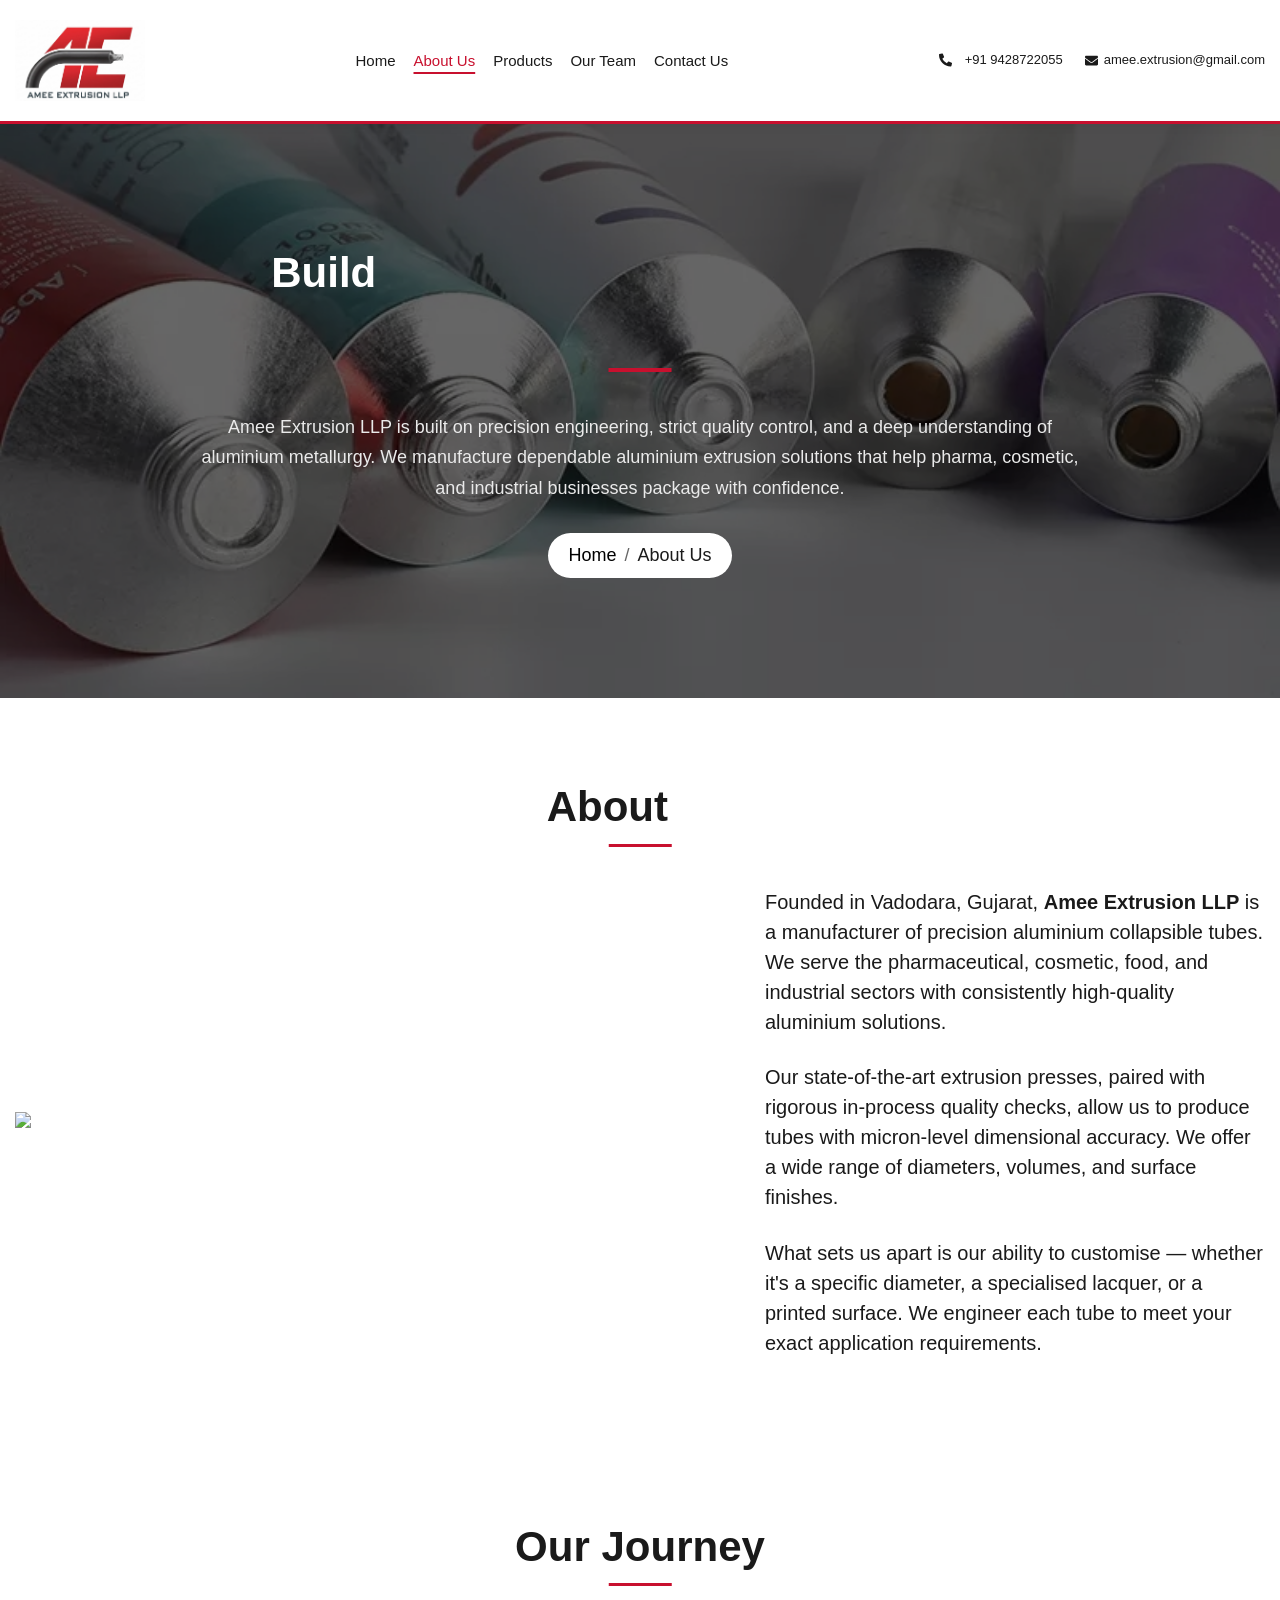
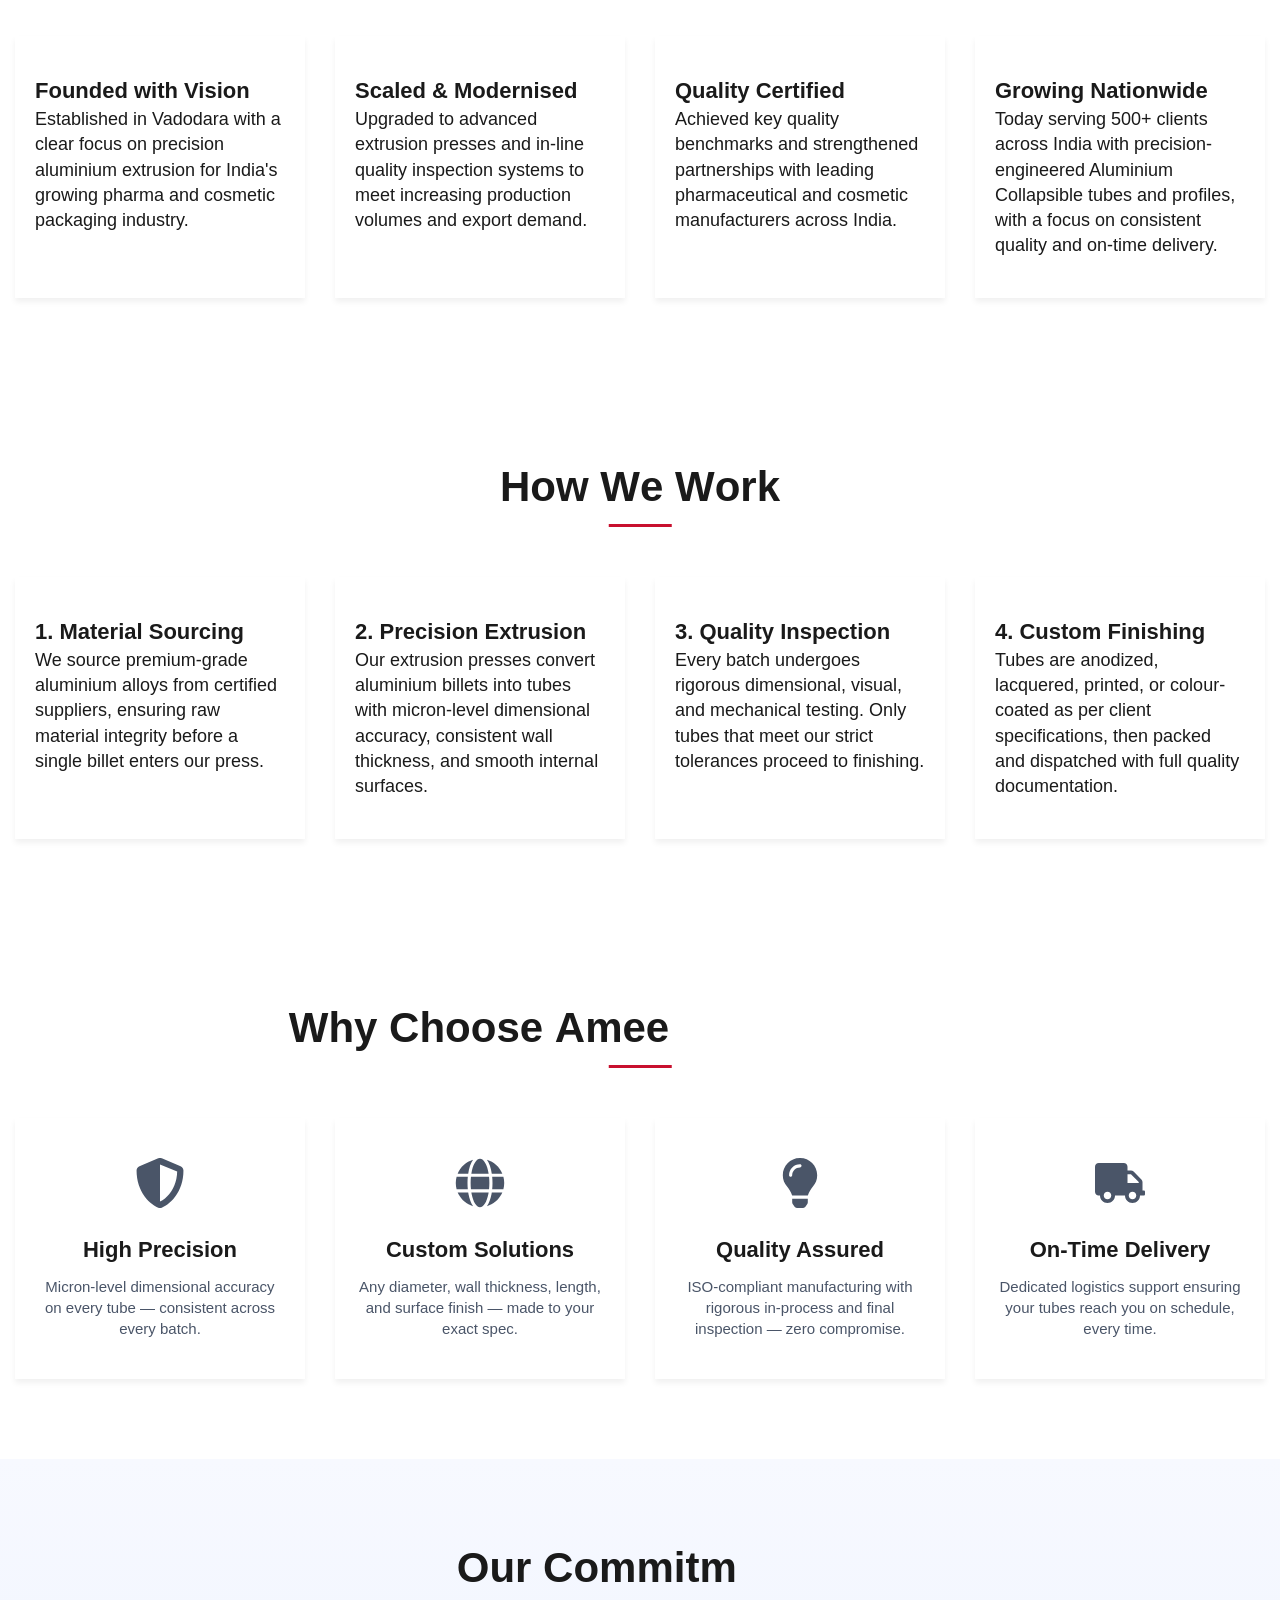
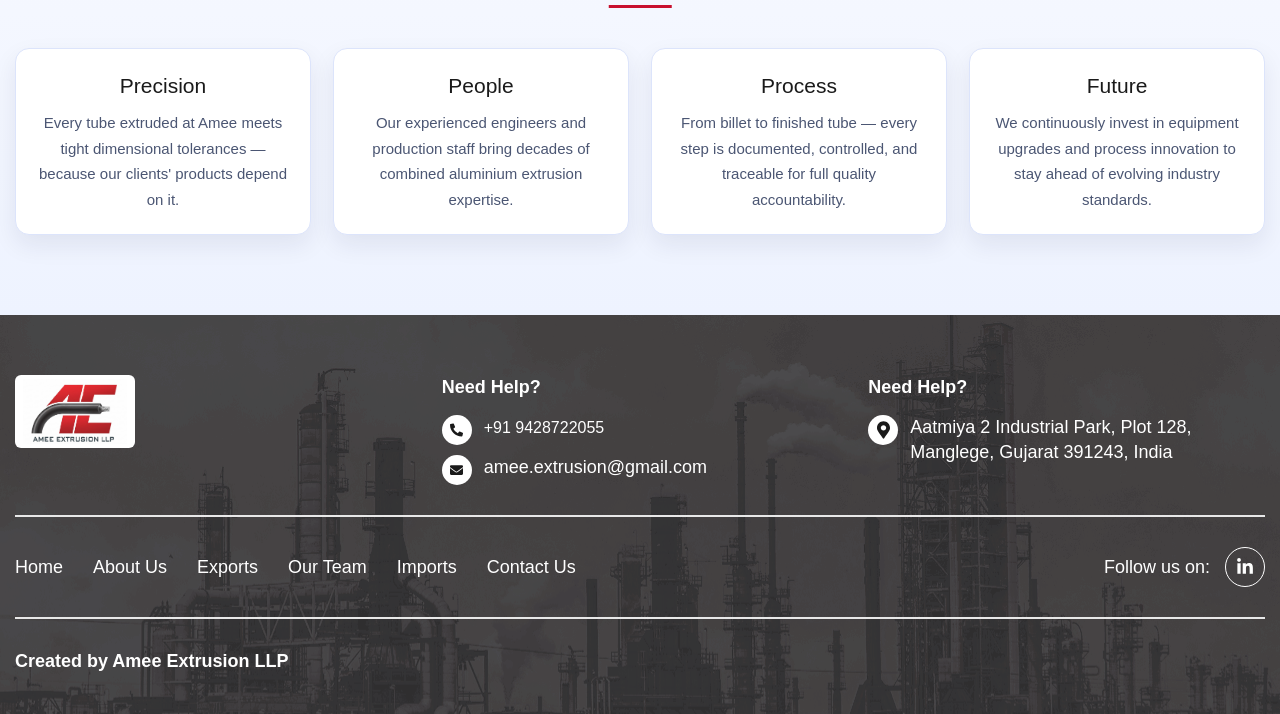
==== commit 66bf2876: "refactor: standardize product terminology to Aluminium Collapsible Tubes, update map integration, an" ====
--- a/about.html
+++ b/about.html
@@ -169,7 +169,7 @@
                 <div class="about-l">
                     <div class="about-ln" data-aos="fade-up">
                         <div class="about-img">
-                            <img src="https://243745664.fs1.hubspotusercontent-na2.net/hubfs/243745664/bnr2.jpg" />
+                            <img src="img/amee_tubes.png" />
                         </div>
                     </div>
                 </div>
@@ -241,7 +241,7 @@
                     <div class="why-col">
                         <div class="why-col-inner" data-aos="fade-up">
                             <h3>Growing Nationwide</h3>
-                            <p>Today serving 500+ clients across India with precision-engineered aluminium tubes and
+                            <p>Today serving 500+ clients across India with precision-engineered Aluminium Collapsible tubes and
                                 profiles, with a
                                 focus on consistent quality and on-time delivery.</p>
                         </div>
@@ -521,9 +521,6 @@
                                 <a href="#">Created by Amee Extrusion LLP</a>
                             </div>
                             <div class="right-text">
-                                <div class="copyright-text">
-                                    Copyright © Amee Extrusion LLP 2026. All rights reserved.
-                                </div>
                             </div>
                         </div>
                     </div>
--- a/CSS/style.css
+++ b/CSS/style.css
@@ -62,6 +62,10 @@
   margin: 0;
 }
 
+html {
+  overflow-x: hidden;
+}
+
 body {
   font-family: "Space Grotesk", sans-serif;
   margin: 0;
@@ -71,10 +75,12 @@
   line-height: 1.4;
   font-weight: 400;
   color: var(--blue);
+  overflow-x: hidden;
 }
 
 .container {
   max-width: 1320px;
+  width: 100%;
   margin: 0 auto;
   padding: 0 15px;
 }
@@ -116,7 +122,7 @@
 
 /* Logo image */
 .logo-img {
-  width: 80px;
+  width: 130px;
   height: auto;
   display: block;
   object-fit: contain;
@@ -176,10 +182,23 @@
   display: flex;
   flex-wrap: wrap;
   align-items: center;
-}
-
-header .head-col {
-  width: calc(100% / 3);
+  gap: 10px 0;
+}
+
+header .head-col.logo-col {
+  flex: 0 0 auto;
+  width: auto;
+}
+
+header .head-col.nav-col {
+  flex: 1 1 auto;
+  min-width: 0;
+}
+
+header .head-col.contact-col {
+  flex: 0 1 auto;
+  width: auto;
+  min-width: 0;
 }
 
 header a.icon-link {
@@ -211,6 +230,7 @@
   justify-content: flex-end;
   gap: 14px;
   width: 100%;
+  flex-wrap: wrap;
 }
 
 header .contact svg {
@@ -264,7 +284,8 @@
   display: flex;
   align-items: center;
   justify-content: center;
-  gap: 32px;
+  gap: 20px 32px;
+  flex-wrap: wrap;
 }
 
 header .head-top-nav ul li a {
@@ -320,20 +341,8 @@
 }
 
 @media(min-width: 991px) and (max-width: 1440px) {
-  header .head-col.logo-col {
-    width: 20%;
-  }
-
-  header .head-col.nav-col {
-    width: 50%;
-  }
-
-  header .head-col.contact-col {
-    width: 30%;
-  }
-
   header .head-top-nav ul {
-    gap: 18px;
+    gap: 12px 18px;
   }
 
   header .head-top-nav ul li a {
@@ -341,7 +350,7 @@
   }
 
   header .contact {
-    gap: 10px;
+    gap: 8px;
   }
 
   header span.number a {
@@ -829,6 +838,7 @@
 .bnr-sec .container {
   padding: 0;
   max-width: 100%;
+  overflow: hidden;
 }
 
 .swiper-slide {
@@ -1032,6 +1042,7 @@
 
 .box-sec .swiper-box {
   overflow: hidden;
+  max-width: 100%;
 }
 
 .box-sec .swiper-box .swiper-slide {
@@ -1101,6 +1112,7 @@
   padding: 40px 0;
   white-space: nowrap;
   visibility: visible;
+  max-width: 100vw;
 }
 
 .splide .splide__list {
@@ -1943,10 +1955,12 @@
 
 .product-container {
   max-width: 1200px;
+  width: 100%;
   margin: auto;
   display: flex;
   gap: 34px;
   align-items: stretch;
+  padding: 0 15px;
 }
 
 .product-card {
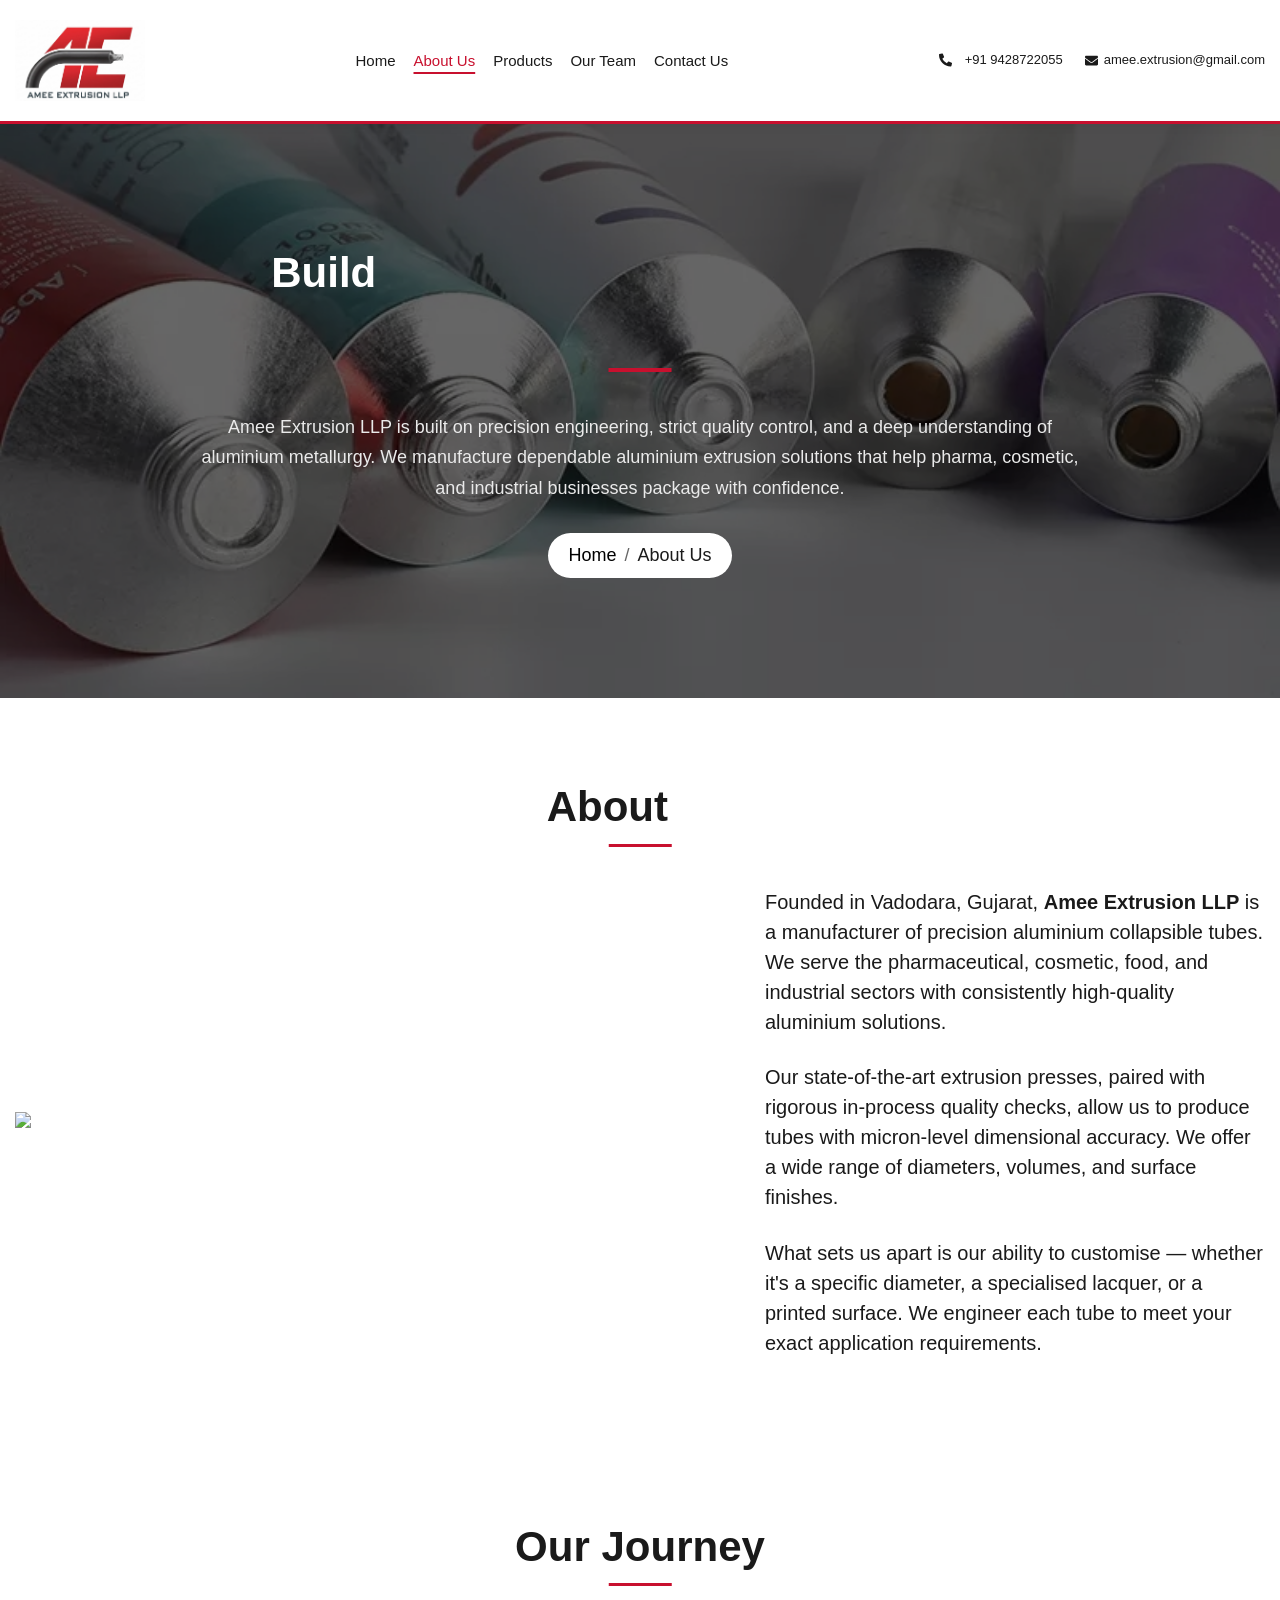
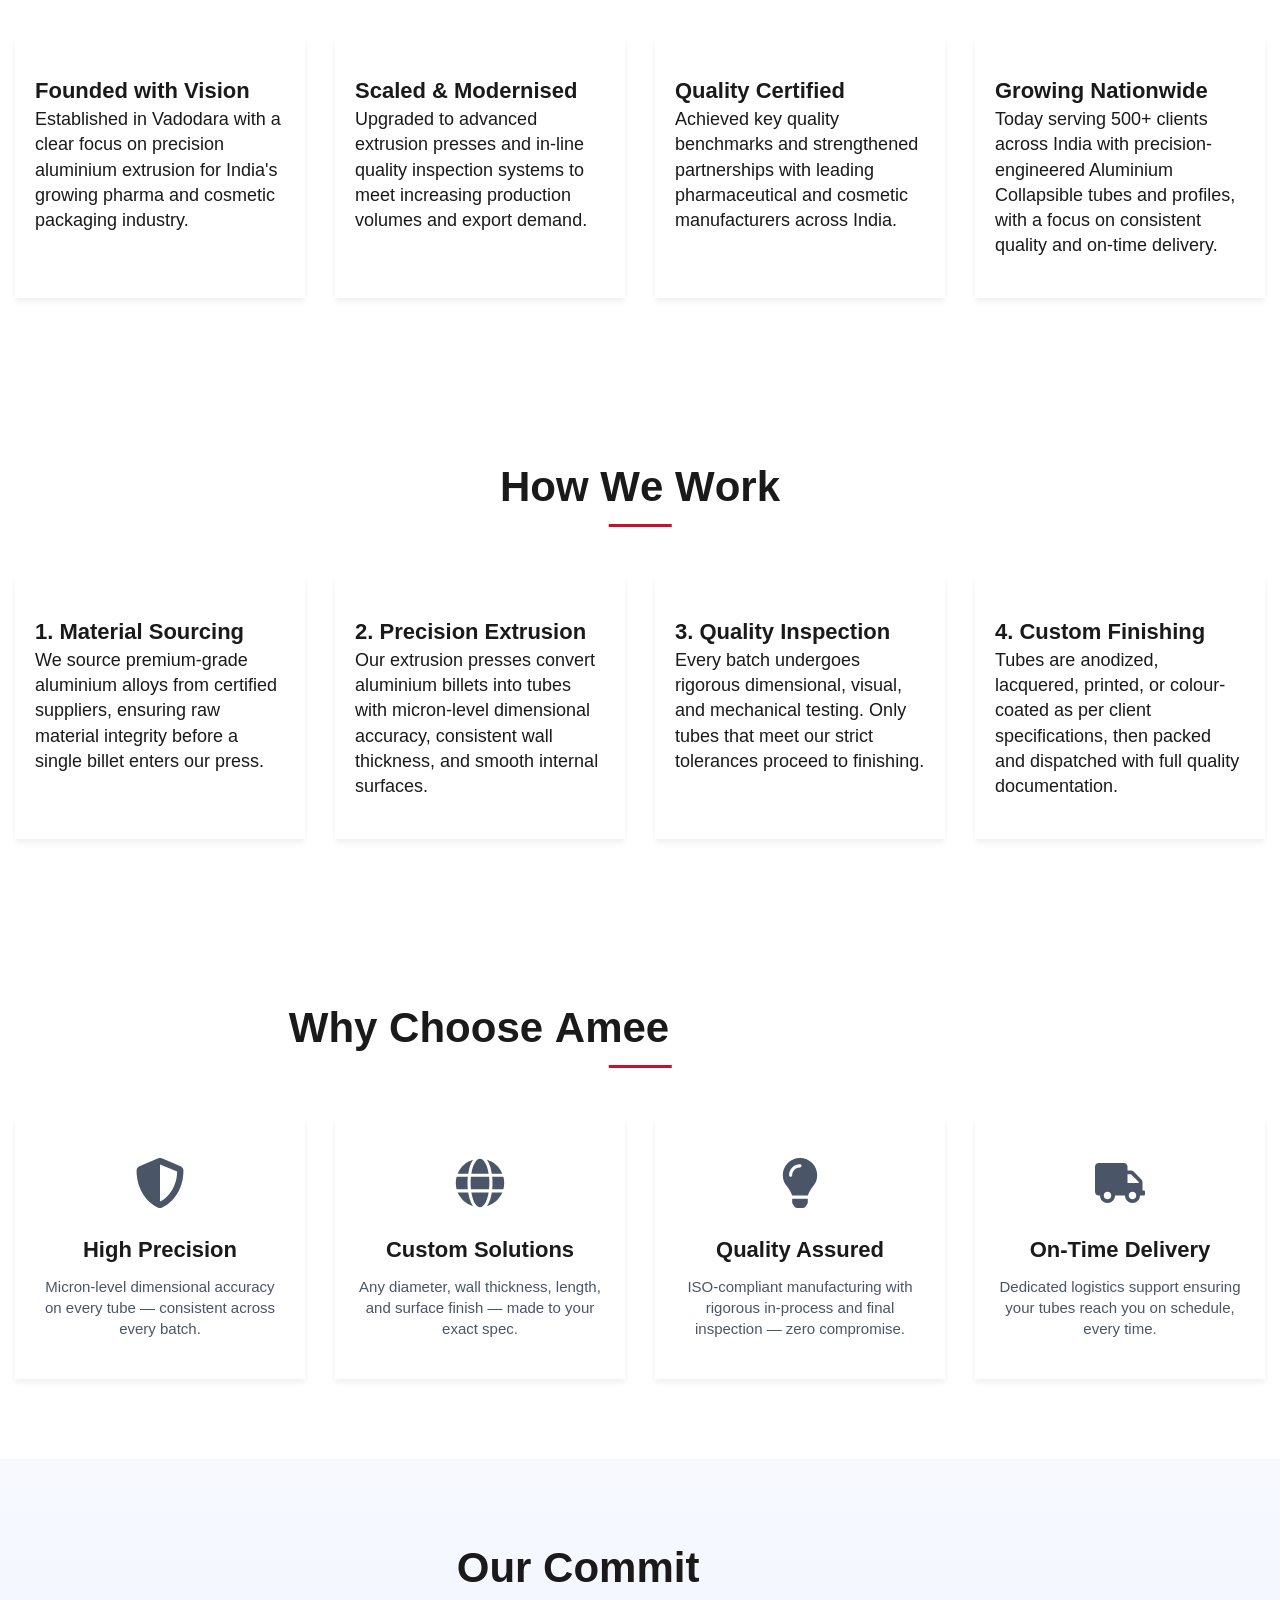
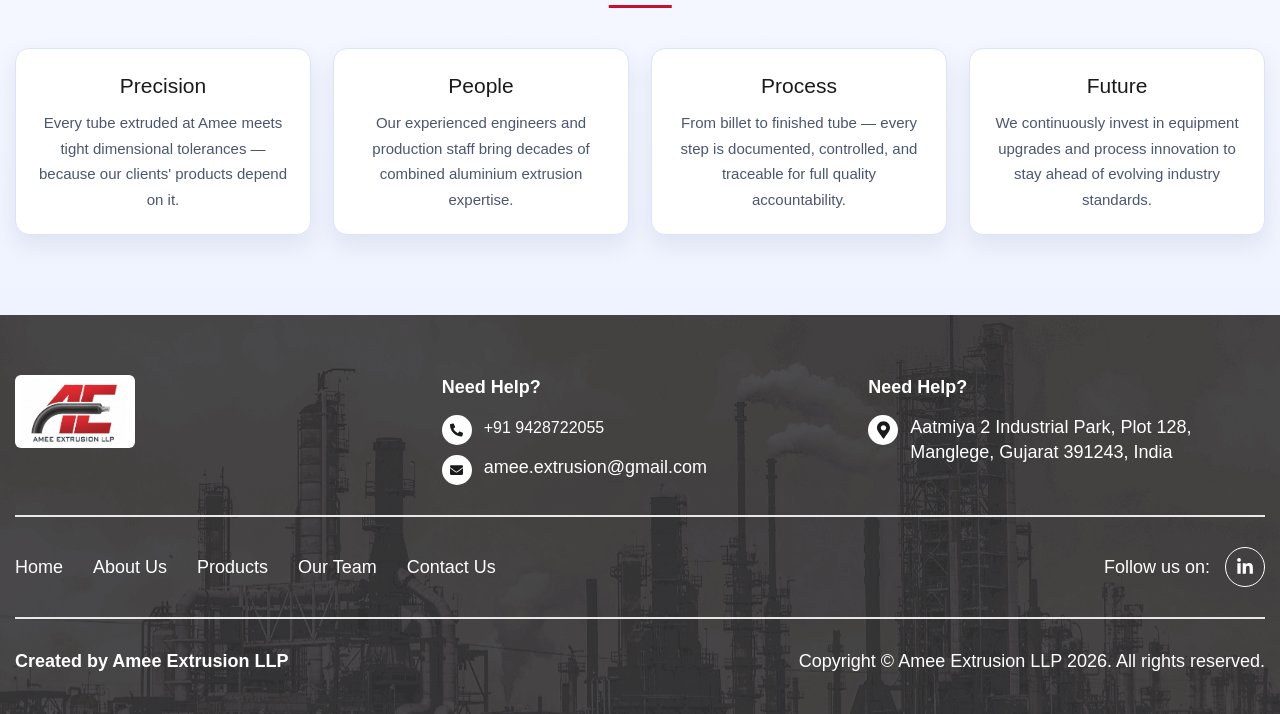
==== commit 7ae0461f: "feat: update navigation links, add copyright footer, and initialize global CSS stylesheet" ====
--- a/about.html
+++ b/about.html
@@ -493,12 +493,11 @@
                         <div class="f-middlesub">
                             <div class="left-menu">
                                 <ul>
-                                    <li><a href="#">Home</a></li>
-                                    <li><a href="#">About Us</a></li>
-                                    <li><a href="#">Exports</a></li>
-                                    <li><a href="#">Our Team</a></li>
-                                    <li><a href="#">Imports</a></li>
-                                    <li><a href="#">Contact Us</a></li>
+                                    <li><a href="index.html">Home</a></li>
+                                    <li><a href="about.html">About Us</a></li>
+                                    <li><a href="product.html">Products</a></li>
+                                    <li><a href="team.html">Our Team</a></li>
+                                    <li><a href="contact.html">Contact Us</a></li>
                                 </ul>
                             </div>
                             <div class="right-menu">
@@ -521,6 +520,9 @@
                                 <a href="#">Created by Amee Extrusion LLP</a>
                             </div>
                             <div class="right-text">
+                                <div class="copyright-text">
+                                    Copyright © Amee Extrusion LLP 2026. All rights reserved.
+                                </div>
                             </div>
                         </div>
                     </div>
--- a/CSS/style.css
+++ b/CSS/style.css
@@ -1610,14 +1610,14 @@
 }
 
 .head-img-wrap {
-  width: 300px;
+  width: 400px;
   flex-shrink: 0;
   margin-bottom: 0;
 }
 
 .head-img {
   border-radius: 12px;
-  aspect-ratio: 4/3;
+  aspect-ratio: 3/4;
   background: url("../img/profile.avif") top center / cover no-repeat;
 }
 
